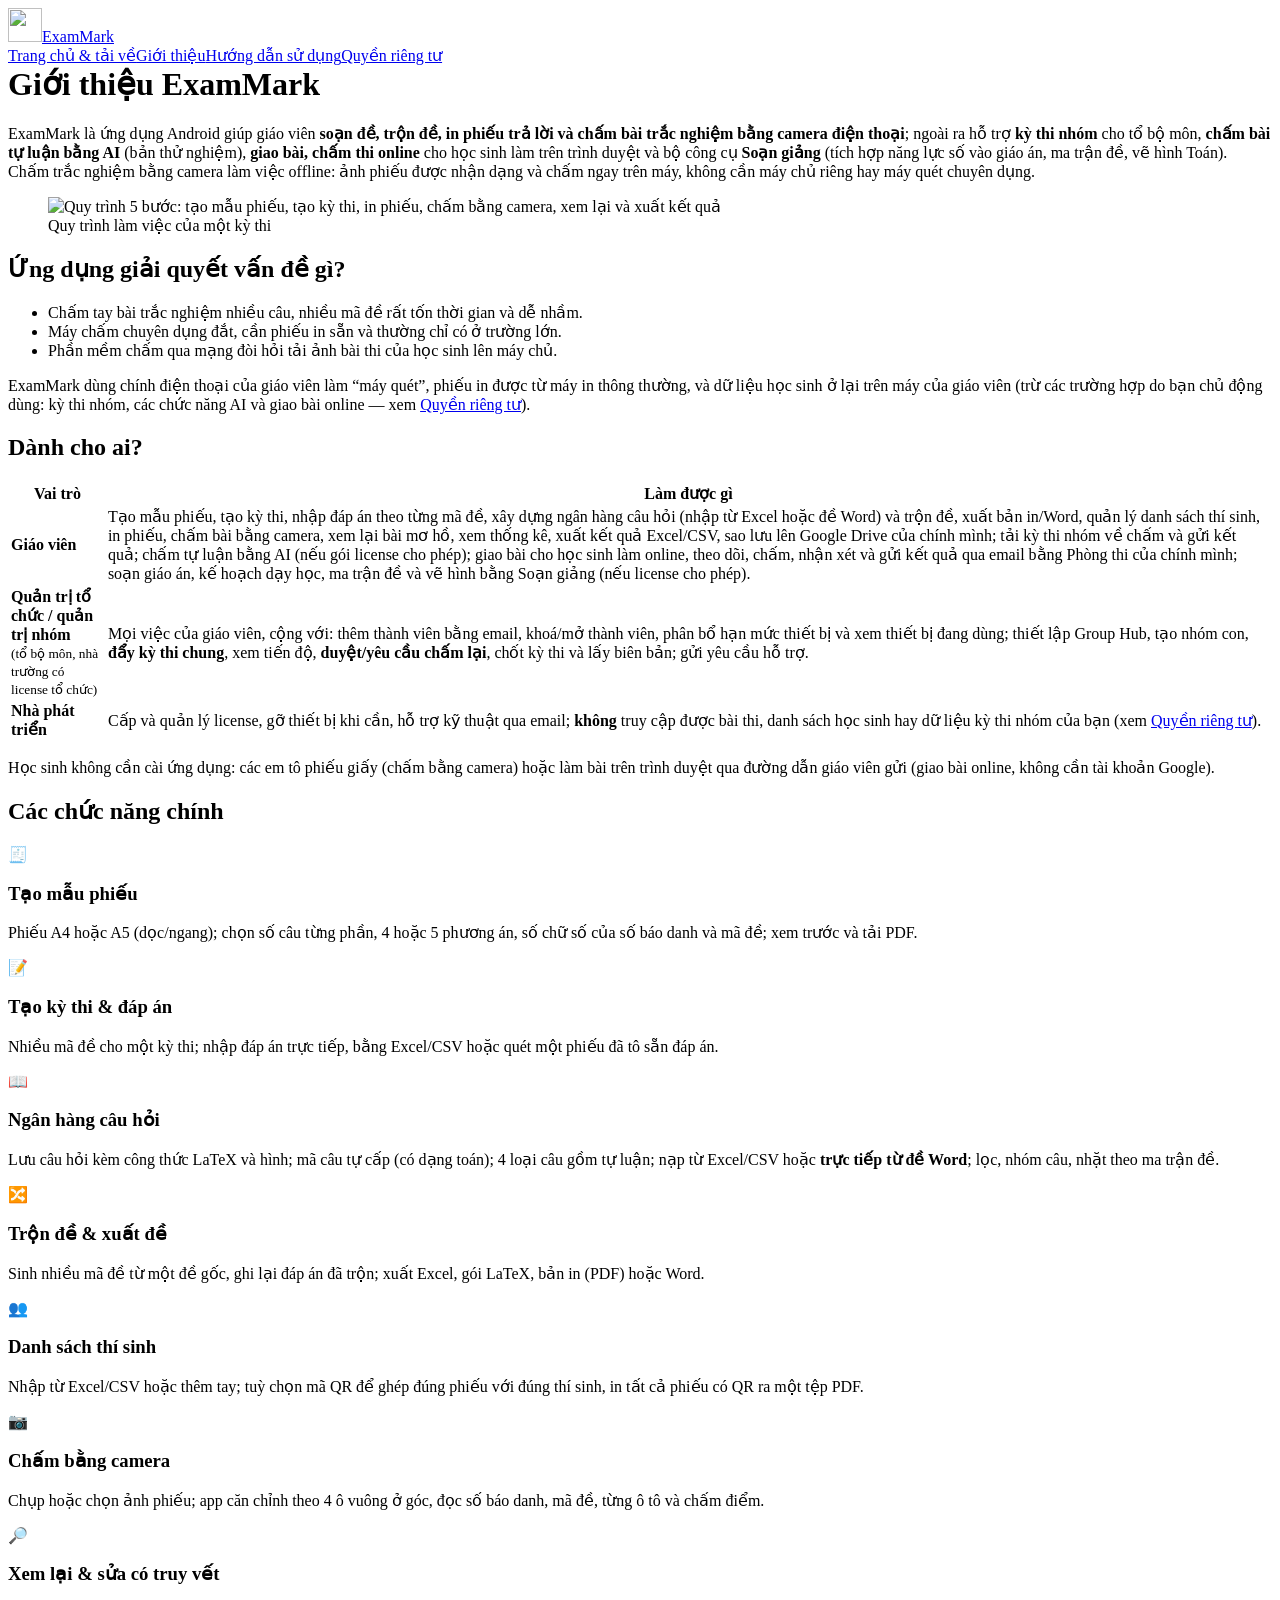
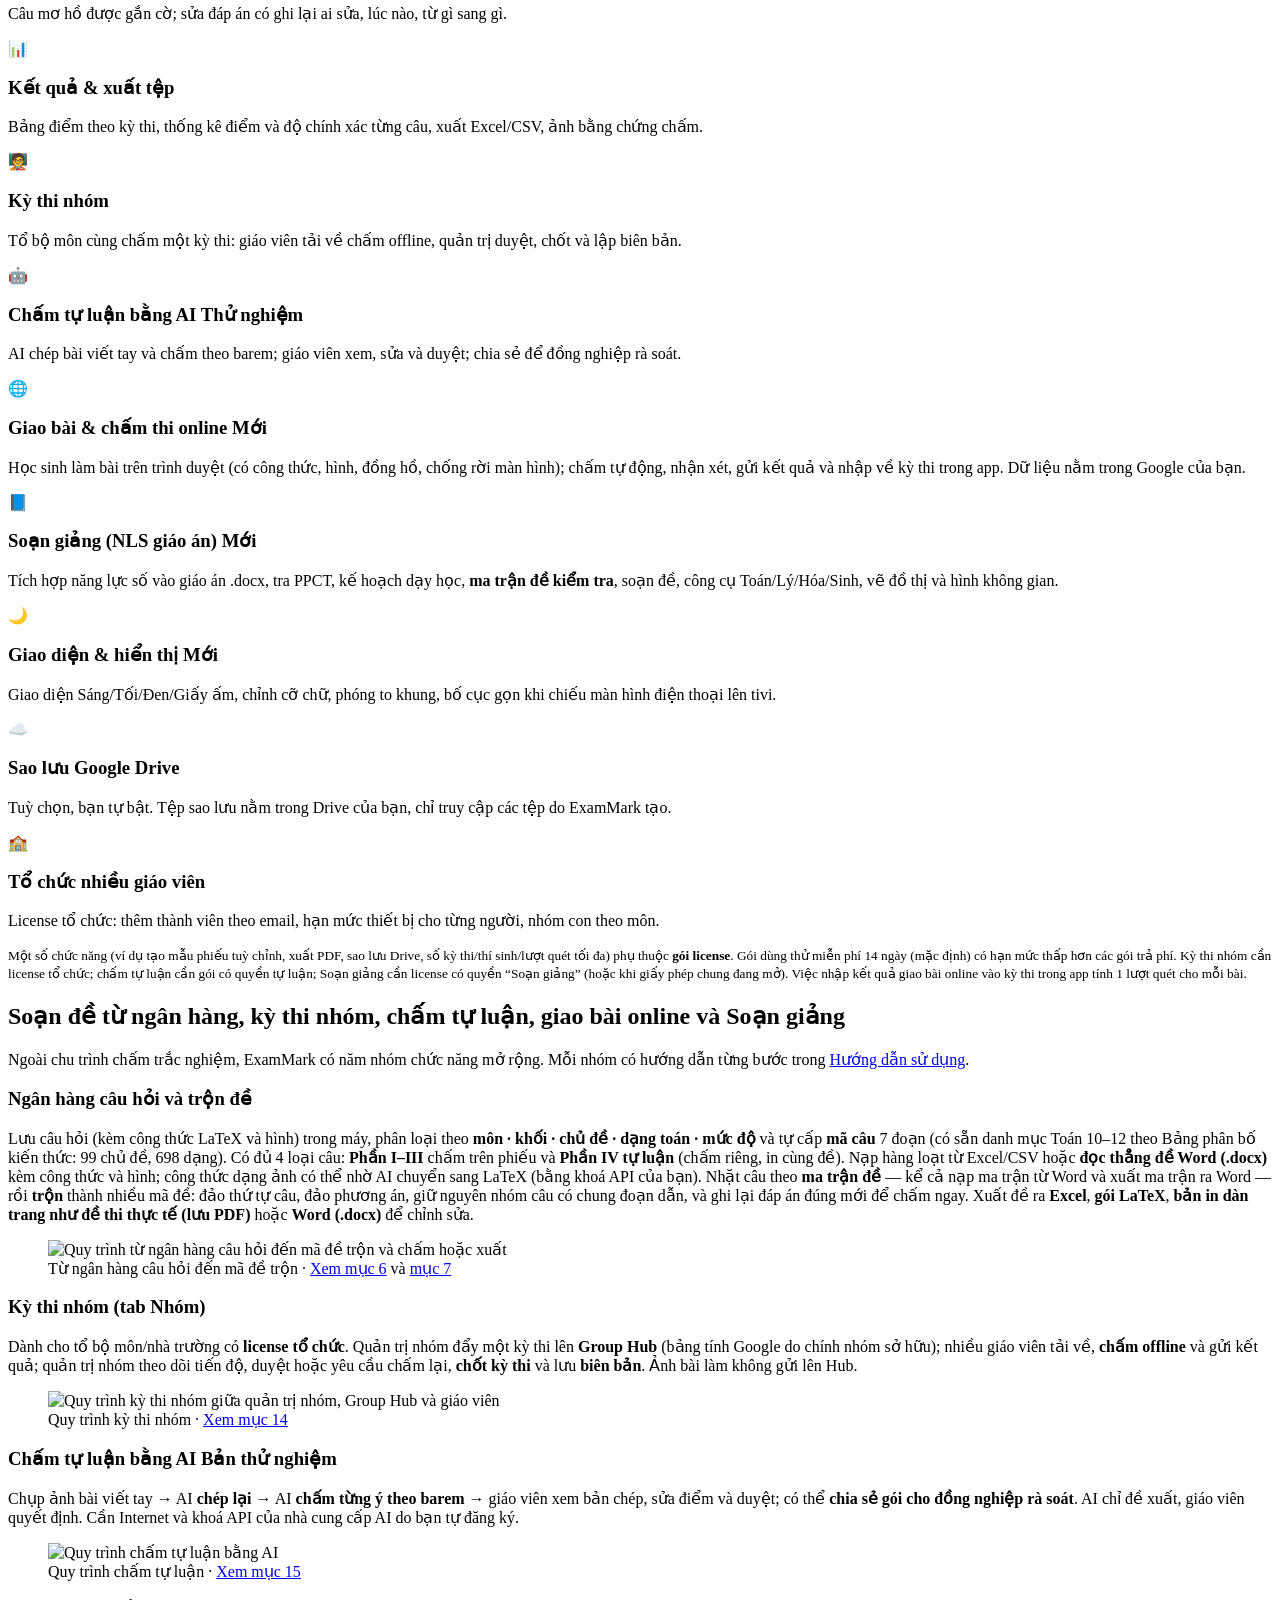
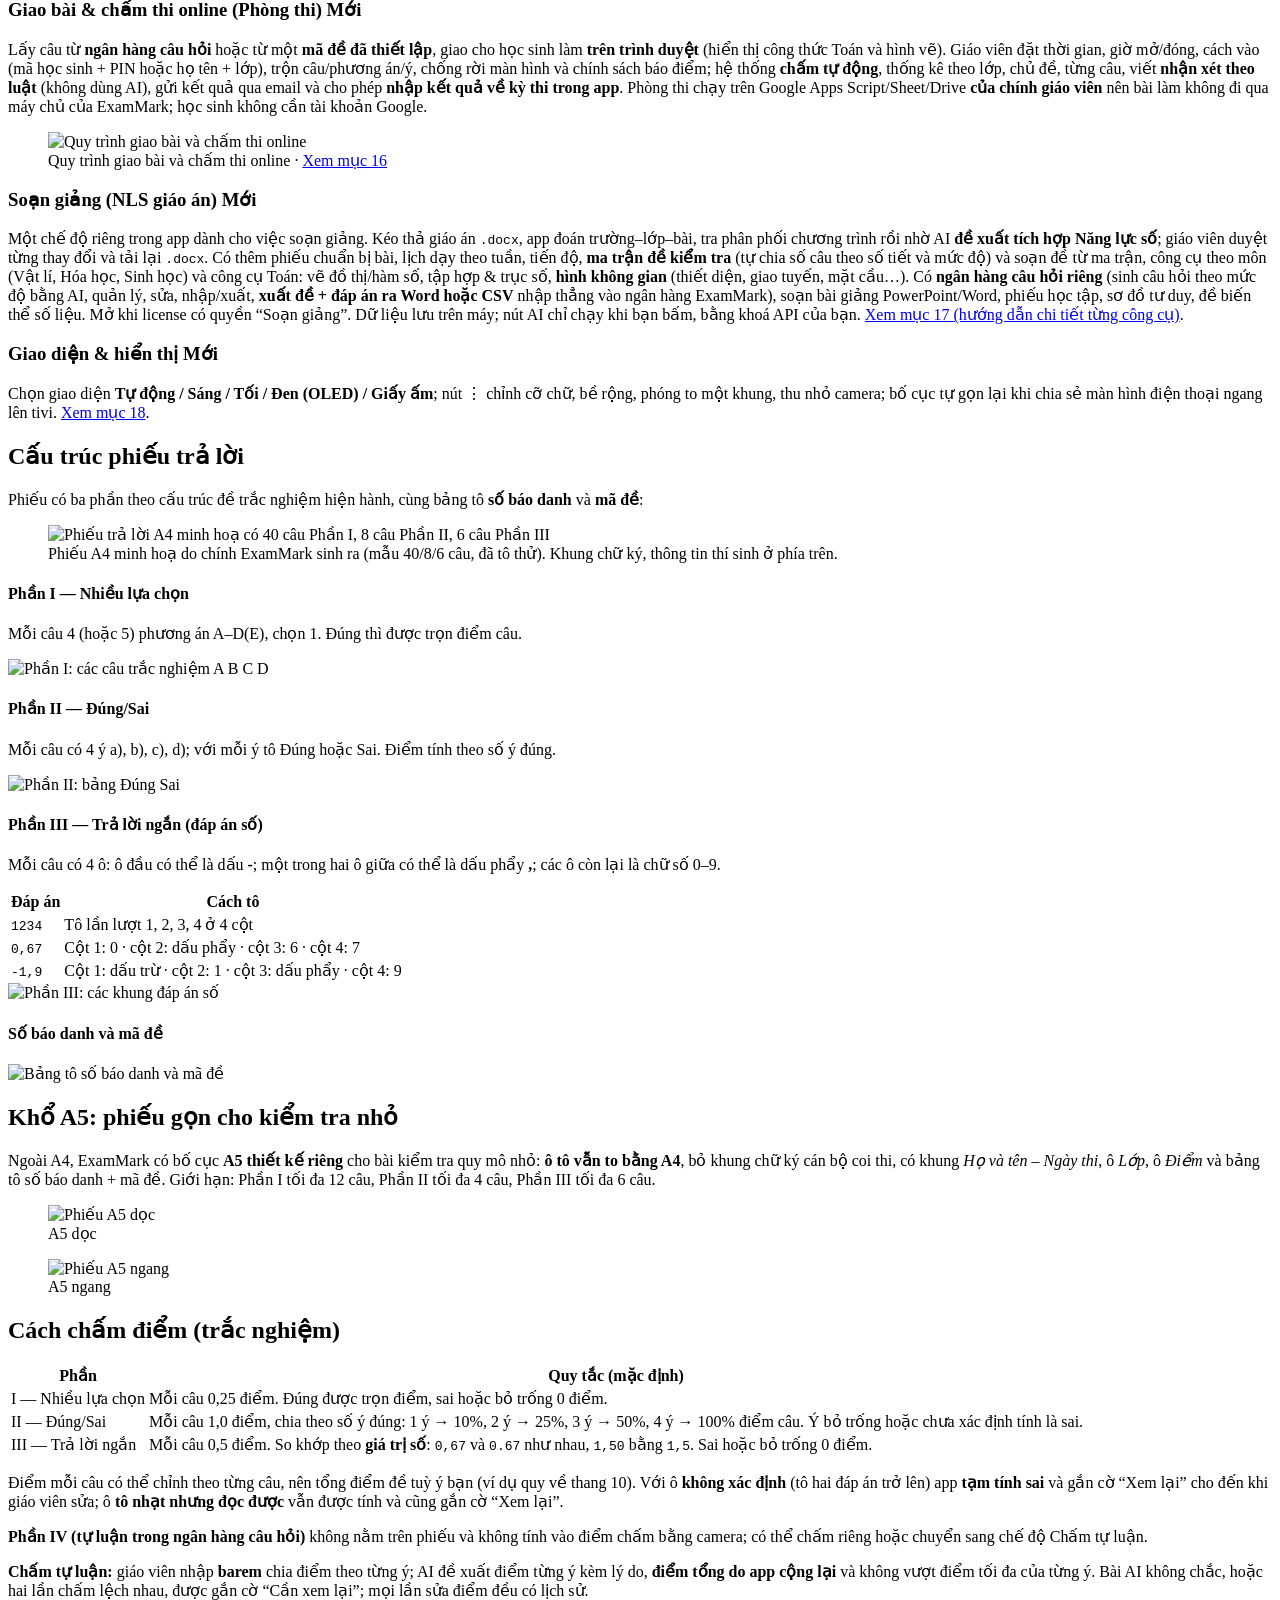
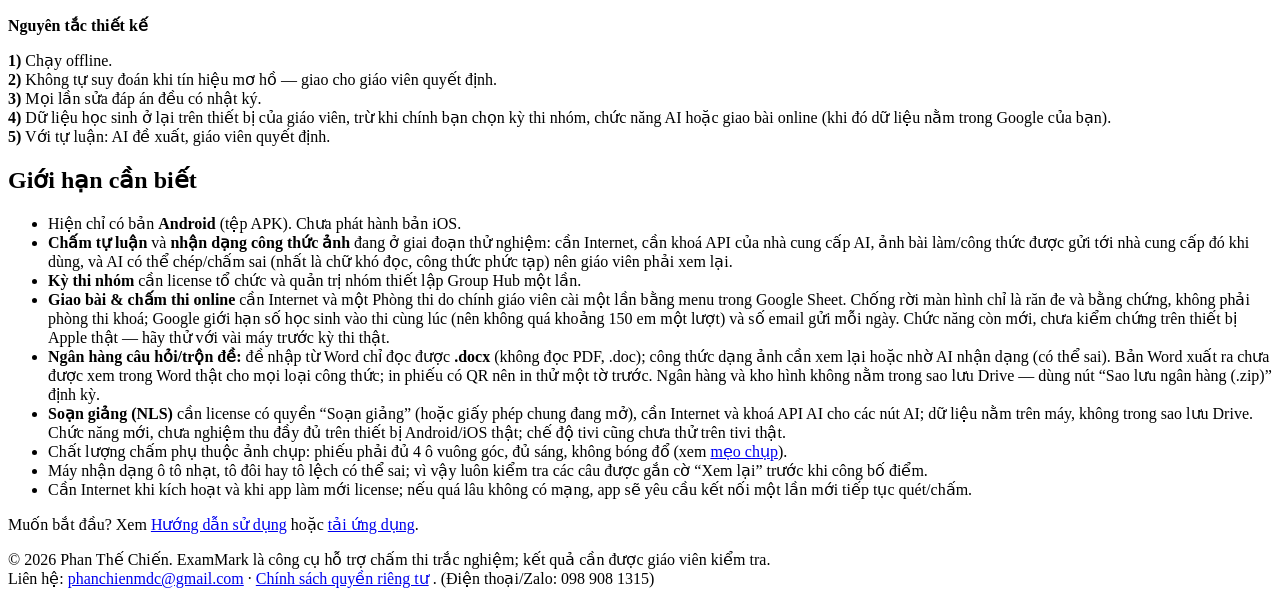
==== gioi-thieu.html @ 660d10f3 "Add files via upload" ====
<!doctype html>
<html lang="vi">
<head>
<meta charset="utf-8">
<meta name="viewport" content="width=device-width,initial-scale=1">
<title>Giới thiệu ExamMark — vai trò và chức năng</title>
<meta name="description" content="ExamMark là gì, dành cho ai, có những chức năng nào (chấm trắc nghiệm, ngân hàng câu hỏi, trộn đề, kỳ thi nhóm, chấm tự luận bằng AI, giao bài và chấm thi online), cấu trúc phiếu và cách chấm điểm.">
<meta name="theme-color" content="#2563eb">
<link rel="icon" type="image/png" href="assets/img/favicon-64.png">
<link rel="stylesheet" href="assets/style.css">
</head>
<body>
<header class="top"><div class="wrap">
<a class="brand" href="index.html"><img src="assets/img/logo-192.png" alt="" width="34" height="34">ExamMark</a>
<nav class="main" aria-label="Điều hướng chính"><a href="index.html">Trang chủ &amp; tải về</a><a href="gioi-thieu.html" aria-current="page">Giới thiệu</a><a href="huong-dan.html">Hướng dẫn sử dụng</a><a href="privacy.html">Quyền riêng tư</a></nav>
</div></header>

<main><div class="wrap">

<h1 style="margin-top:0">Giới thiệu ExamMark</h1>
<p class="lead">ExamMark là ứng dụng Android giúp giáo viên <b>soạn đề, trộn đề, in phiếu trả lời và chấm bài trắc nghiệm bằng camera điện thoại</b>; ngoài ra hỗ trợ <b>kỳ thi nhóm</b> cho tổ bộ môn, <b>chấm bài tự luận bằng AI</b> (bản thử nghiệm), <b>giao bài, chấm thi online</b> cho học sinh làm trên trình duyệt và bộ công cụ <b>Soạn giảng</b> (tích hợp năng lực số vào giáo án, ma trận đề, vẽ hình Toán). Chấm trắc nghiệm bằng camera làm việc offline: ảnh phiếu được nhận dạng và chấm ngay trên máy, không cần máy chủ riêng hay máy quét chuyên dụng.</p>

<figure class="fig"><img src="assets/img/flow.svg" alt="Quy trình 5 bước: tạo mẫu phiếu, tạo kỳ thi, in phiếu, chấm bằng camera, xem lại và xuất kết quả" width="1000" height="190"><figcaption>Quy trình làm việc của một kỳ thi</figcaption></figure>

<h2>Ứng dụng giải quyết vấn đề gì?</h2>
<ul>
<li>Chấm tay bài trắc nghiệm nhiều câu, nhiều mã đề rất tốn thời gian và dễ nhầm.</li>
<li>Máy chấm chuyên dụng đắt, cần phiếu in sẵn và thường chỉ có ở trường lớn.</li>
<li>Phần mềm chấm qua mạng đòi hỏi tải ảnh bài thi của học sinh lên máy chủ.</li>
</ul>
<p>ExamMark dùng chính điện thoại của giáo viên làm “máy quét”, phiếu in được từ máy in thông thường, và dữ liệu học sinh ở lại trên máy của giáo viên (trừ các trường hợp do bạn chủ động dùng: kỳ thi nhóm, các chức năng AI và giao bài online — xem <a href="privacy.html">Quyền riêng tư</a>).</p>

<h2>Dành cho ai?</h2>
<table class="tbl">
<tr><th>Vai trò</th><th>Làm được gì</th></tr>
<tr><td><b>Giáo viên</b></td><td>Tạo mẫu phiếu, tạo kỳ thi, nhập đáp án theo từng mã đề, xây dựng ngân hàng câu hỏi (nhập từ Excel hoặc đề Word) và trộn đề, xuất bản in/Word, quản lý danh sách thí sinh, in phiếu, chấm bài bằng camera, xem lại bài mơ hồ, xem thống kê, xuất kết quả Excel/CSV, sao lưu lên Google Drive của chính mình; tải kỳ thi nhóm về chấm và gửi kết quả; chấm tự luận bằng AI (nếu gói license cho phép); giao bài cho học sinh làm online, theo dõi, chấm, nhận xét và gửi kết quả qua email bằng Phòng thi của chính mình; soạn giáo án, kế hoạch dạy học, ma trận đề và vẽ hình bằng Soạn giảng (nếu license cho phép).</td></tr>
<tr><td><b>Quản trị tổ chức / quản trị nhóm</b><br><small>(tổ bộ môn, nhà trường có license tổ chức)</small></td><td>Mọi việc của giáo viên, cộng với: thêm thành viên bằng email, khoá/mở thành viên, phân bổ hạn mức thiết bị và xem thiết bị đang dùng; thiết lập Group Hub, tạo nhóm con, <b>đẩy kỳ thi chung</b>, xem tiến độ, <b>duyệt/yêu cầu chấm lại</b>, chốt kỳ thi và lấy biên bản; gửi yêu cầu hỗ trợ.</td></tr>
<tr><td><b>Nhà phát triển</b></td><td>Cấp và quản lý license, gỡ thiết bị khi cần, hỗ trợ kỹ thuật qua email; <b>không</b> truy cập được bài thi, danh sách học sinh hay dữ liệu kỳ thi nhóm của bạn (xem <a href="privacy.html">Quyền riêng tư</a>).</td></tr>
</table>
<p>Học sinh không cần cài ứng dụng: các em tô phiếu giấy (chấm bằng camera) hoặc làm bài trên trình duyệt qua đường dẫn giáo viên gửi (giao bài online, không cần tài khoản Google).</p>

<h2>Các chức năng chính</h2>
<div class="grid">
<div class="card"><div class="ic">🧾</div><h3>Tạo mẫu phiếu</h3><p>Phiếu A4 hoặc A5 (dọc/ngang); chọn số câu từng phần, 4 hoặc 5 phương án, số chữ số của số báo danh và mã đề; xem trước và tải PDF.</p></div>
<div class="card"><div class="ic">📝</div><h3>Tạo kỳ thi &amp; đáp án</h3><p>Nhiều mã đề cho một kỳ thi; nhập đáp án trực tiếp, bằng Excel/CSV hoặc quét một phiếu đã tô sẵn đáp án.</p></div>
<div class="card"><div class="ic">📖</div><h3>Ngân hàng câu hỏi</h3><p>Lưu câu hỏi kèm công thức LaTeX và hình; mã câu tự cấp (có dạng toán); 4 loại câu gồm tự luận; nạp từ Excel/CSV hoặc <b>trực tiếp từ đề Word</b>; lọc, nhóm câu, nhặt theo ma trận đề.</p></div>
<div class="card"><div class="ic">🔀</div><h3>Trộn đề &amp; xuất đề</h3><p>Sinh nhiều mã đề từ một đề gốc, ghi lại đáp án đã trộn; xuất Excel, gói LaTeX, bản in (PDF) hoặc Word.</p></div>
<div class="card"><div class="ic">👥</div><h3>Danh sách thí sinh</h3><p>Nhập từ Excel/CSV hoặc thêm tay; tuỳ chọn mã QR để ghép đúng phiếu với đúng thí sinh, in tất cả phiếu có QR ra một tệp PDF.</p></div>
<div class="card"><div class="ic">📷</div><h3>Chấm bằng camera</h3><p>Chụp hoặc chọn ảnh phiếu; app căn chỉnh theo 4 ô vuông ở góc, đọc số báo danh, mã đề, từng ô tô và chấm điểm.</p></div>
<div class="card"><div class="ic">🔎</div><h3>Xem lại &amp; sửa có truy vết</h3><p>Câu mơ hồ được gắn cờ; sửa đáp án có ghi lại ai sửa, lúc nào, từ gì sang gì.</p></div>
<div class="card"><div class="ic">📊</div><h3>Kết quả &amp; xuất tệp</h3><p>Bảng điểm theo kỳ thi, thống kê điểm và độ chính xác từng câu, xuất Excel/CSV, ảnh bằng chứng chấm.</p></div>
<div class="card"><div class="ic">🧑‍🏫</div><h3>Kỳ thi nhóm</h3><p>Tổ bộ môn cùng chấm một kỳ thi: giáo viên tải về chấm offline, quản trị duyệt, chốt và lập biên bản.</p></div>
<div class="card"><div class="ic">🤖</div><h3>Chấm tự luận bằng AI <span class="pill">Thử nghiệm</span></h3><p>AI chép bài viết tay và chấm theo barem; giáo viên xem, sửa và duyệt; chia sẻ để đồng nghiệp rà soát.</p></div>
<div class="card"><div class="ic">🌐</div><h3>Giao bài &amp; chấm thi online <span class="pill">Mới</span></h3><p>Học sinh làm bài trên trình duyệt (có công thức, hình, đồng hồ, chống rời màn hình); chấm tự động, nhận xét, gửi kết quả và nhập về kỳ thi trong app. Dữ liệu nằm trong Google của bạn.</p></div>
<div class="card"><div class="ic">📘</div><h3>Soạn giảng (NLS giáo án) <span class="pill">Mới</span></h3><p>Tích hợp năng lực số vào giáo án .docx, tra PPCT, kế hoạch dạy học, <b>ma trận đề kiểm tra</b>, soạn đề, công cụ Toán/Lý/Hóa/Sinh, vẽ đồ thị và hình không gian.</p></div>
<div class="card"><div class="ic">🌙</div><h3>Giao diện &amp; hiển thị <span class="pill">Mới</span></h3><p>Giao diện Sáng/Tối/Đen/Giấy ấm, chỉnh cỡ chữ, phóng to khung, bố cục gọn khi chiếu màn hình điện thoại lên tivi.</p></div>
<div class="card"><div class="ic">☁️</div><h3>Sao lưu Google Drive</h3><p>Tuỳ chọn, bạn tự bật. Tệp sao lưu nằm trong Drive của bạn, chỉ truy cập các tệp do ExamMark tạo.</p></div>
<div class="card"><div class="ic">🏫</div><h3>Tổ chức nhiều giáo viên</h3><p>License tổ chức: thêm thành viên theo email, hạn mức thiết bị cho từng người, nhóm con theo môn.</p></div>
</div>
<p><small>Một số chức năng (ví dụ tạo mẫu phiếu tuỳ chỉnh, xuất PDF, sao lưu Drive, số kỳ thi/thí sinh/lượt quét tối đa) phụ thuộc <b>gói license</b>. Gói dùng thử miễn phí 14 ngày (mặc định) có hạn mức thấp hơn các gói trả phí. Kỳ thi nhóm cần license tổ chức; chấm tự luận cần gói có quyền tự luận; Soạn giảng cần license có quyền “Soạn giảng” (hoặc khi giấy phép chung đang mở). Việc nhập kết quả giao bài online vào kỳ thi trong app tính 1 lượt quét cho mỗi bài.</small></p>

<h2>Soạn đề từ ngân hàng, kỳ thi nhóm, chấm tự luận, giao bài online và Soạn giảng</h2>
<p>Ngoài chu trình chấm trắc nghiệm, ExamMark có năm nhóm chức năng mở rộng. Mỗi nhóm có hướng dẫn từng bước trong <a href="huong-dan.html">Hướng dẫn sử dụng</a>.</p>

<h3>Ngân hàng câu hỏi và trộn đề</h3>
<p>Lưu câu hỏi (kèm công thức LaTeX và hình) trong máy, phân loại theo <b>môn · khối · chủ đề · dạng toán · mức độ</b> và tự cấp <b>mã câu</b> 7 đoạn (có sẵn danh mục Toán 10–12 theo Bảng phân bố kiến thức: 99 chủ đề, 698 dạng). Có đủ 4 loại câu: <b>Phần I–III</b> chấm trên phiếu và <b>Phần IV tự luận</b> (chấm riêng, in cùng đề). Nạp hàng loạt từ Excel/CSV hoặc <b>đọc thẳng đề Word (.docx)</b> kèm công thức và hình; công thức dạng ảnh có thể nhờ AI chuyển sang LaTeX (bằng khoá API của bạn). Nhặt câu theo <b>ma trận đề</b> — kể cả nạp ma trận từ Word và xuất ma trận ra Word — rồi <b>trộn</b> thành nhiều mã đề: đảo thứ tự câu, đảo phương án, giữ nguyên nhóm câu có chung đoạn dẫn, và ghi lại đáp án đúng mới để chấm ngay. Xuất đề ra <b>Excel</b>, <b>gói LaTeX</b>, <b>bản in dàn trang như đề thi thực tế (lưu PDF)</b> hoặc <b>Word (.docx)</b> để chỉnh sửa.</p>
<figure class="fig"><img src="assets/img/flow-soan-de.svg" alt="Quy trình từ ngân hàng câu hỏi đến mã đề trộn và chấm hoặc xuất" width="1000" height="200" loading="lazy"><figcaption>Từ ngân hàng câu hỏi đến mã đề trộn · <a href="huong-dan.html#ngan-hang">Xem mục 6</a> và <a href="huong-dan.html#tron-de">mục 7</a></figcaption></figure>

<h3>Kỳ thi nhóm (tab Nhóm)</h3>
<p>Dành cho tổ bộ môn/nhà trường có <b>license tổ chức</b>. Quản trị nhóm đẩy một kỳ thi lên <b>Group Hub</b> (bảng tính Google do chính nhóm sở hữu); nhiều giáo viên tải về, <b>chấm offline</b> và gửi kết quả; quản trị nhóm theo dõi tiến độ, duyệt hoặc yêu cầu chấm lại, <b>chốt kỳ thi</b> và lưu <b>biên bản</b>. Ảnh bài làm không gửi lên Hub.</p>
<figure class="fig"><img src="assets/img/ky-thi-nhom.svg" alt="Quy trình kỳ thi nhóm giữa quản trị nhóm, Group Hub và giáo viên" width="1000" height="450" loading="lazy"><figcaption>Quy trình kỳ thi nhóm · <a href="huong-dan.html#ky-thi-nhom">Xem mục 14</a></figcaption></figure>

<h3>Chấm tự luận bằng AI <span class="pill">Bản thử nghiệm</span></h3>
<p>Chụp ảnh bài viết tay → AI <b>chép lại</b> → AI <b>chấm từng ý theo barem</b> → giáo viên xem bản chép, sửa điểm và duyệt; có thể <b>chia sẻ gói cho đồng nghiệp rà soát</b>. AI chỉ đề xuất, giáo viên quyết định. Cần Internet và khoá API của nhà cung cấp AI do bạn tự đăng ký.</p>
<figure class="fig"><img src="assets/img/tu-luan-flow.svg" alt="Quy trình chấm tự luận bằng AI" width="1000" height="210" loading="lazy"><figcaption>Quy trình chấm tự luận · <a href="huong-dan.html#tu-luan">Xem mục 15</a></figcaption></figure>

<h3>Giao bài &amp; chấm thi online (Phòng thi) <span class="pill">Mới</span></h3>
<p>Lấy câu từ <b>ngân hàng câu hỏi</b> hoặc từ một <b>mã đề đã thiết lập</b>, giao cho học sinh làm <b>trên trình duyệt</b> (hiển thị công thức Toán và hình vẽ). Giáo viên đặt thời gian, giờ mở/đóng, cách vào (mã học sinh + PIN hoặc họ tên + lớp), trộn câu/phương án/ý, chống rời màn hình và chính sách báo điểm; hệ thống <b>chấm tự động</b>, thống kê theo lớp, chủ đề, từng câu, viết <b>nhận xét theo luật</b> (không dùng AI), gửi kết quả qua email và cho phép <b>nhập kết quả về kỳ thi trong app</b>. Phòng thi chạy trên Google Apps Script/Sheet/Drive <b>của chính giáo viên</b> nên bài làm không đi qua máy chủ của ExamMark; học sinh không cần tài khoản Google.</p>
<figure class="fig"><img src="assets/img/giao-bai-online-flow.svg" alt="Quy trình giao bài và chấm thi online" width="1000" height="210" loading="lazy"><figcaption>Quy trình giao bài và chấm thi online · <a href="huong-dan.html#giao-bai-online">Xem mục 16</a></figcaption></figure>

<h3>Soạn giảng (NLS giáo án) <span class="pill">Mới</span></h3>
<p>Một chế độ riêng trong app dành cho việc soạn giảng. Kéo thả giáo án <code>.docx</code>, app đoán trường–lớp–bài, tra phân phối chương trình rồi nhờ AI <b>đề xuất tích hợp Năng lực số</b>; giáo viên duyệt từng thay đổi và tải lại <code>.docx</code>. Có thêm phiếu chuẩn bị bài, lịch dạy theo tuần, tiến độ, <b>ma trận đề kiểm tra</b> (tự chia số câu theo số tiết và mức độ) và soạn đề từ ma trận, công cụ theo môn (Vật lí, Hóa học, Sinh học) và công cụ Toán: vẽ đồ thị/hàm số, tập hợp &amp; trục số, <b>hình không gian</b> (thiết diện, giao tuyến, mặt cầu…). Có <b>ngân hàng câu hỏi riêng</b> (sinh câu hỏi theo mức độ bằng AI, quản lý, sửa, nhập/xuất, <b>xuất đề + đáp án ra Word hoặc CSV</b> nhập thẳng vào ngân hàng ExamMark), soạn bài giảng PowerPoint/Word, phiếu học tập, sơ đồ tư duy, đề biến thể số liệu. Mở khi license có quyền “Soạn giảng”. Dữ liệu lưu trên máy; nút AI chỉ chạy khi bạn bấm, bằng khoá API của bạn. <a href="huong-dan.html#nls">Xem mục 17 (hướng dẫn chi tiết từng công cụ)</a>.</p>
<h3>Giao diện &amp; hiển thị <span class="pill">Mới</span></h3>
<p>Chọn giao diện <b>Tự động / Sáng / Tối / Đen (OLED) / Giấy ấm</b>; nút ⋮ chỉnh cỡ chữ, bề rộng, phóng to một khung, thu nhỏ camera; bố cục tự gọn lại khi chia sẻ màn hình điện thoại ngang lên tivi. <a href="huong-dan.html#hien-thi">Xem mục 18</a>.</p>

<h2>Cấu trúc phiếu trả lời</h2>
<p>Phiếu có ba phần theo cấu trúc đề trắc nghiệm hiện hành, cùng bảng tô <b>số báo danh</b> và <b>mã đề</b>:</p>
<figure class="fig"><img class="sheet" src="assets/img/sheet-a4.png" alt="Phiếu trả lời A4 minh hoạ có 40 câu Phần I, 8 câu Phần II, 6 câu Phần III" width="900" height="1272"><figcaption>Phiếu A4 minh hoạ do chính ExamMark sinh ra (mẫu 40/8/6 câu, đã tô thử). Khung chữ ký, thông tin thí sinh ở phía trên.</figcaption></figure>
<div class="two">
<div><h4>Phần I — Nhiều lựa chọn</h4><p>Mỗi câu 4 (hoặc 5) phương án A–D(E), chọn 1. Đúng thì được trọn điểm câu.</p>
<img class="sheet" src="assets/img/detail-part1.png" alt="Phần I: các câu trắc nghiệm A B C D" width="980" height="420"></div>
<div><h4>Phần II — Đúng/Sai</h4><p>Mỗi câu có 4 ý a), b), c), d); với mỗi ý tô Đúng hoặc Sai. Điểm tính theo số ý đúng.</p>
<img class="sheet" src="assets/img/detail-part2.png" alt="Phần II: bảng Đúng Sai" width="980" height="167"></div>
</div>
<h4>Phần III — Trả lời ngắn (đáp án số)</h4>
<p>Mỗi câu có 4 ô: ô đầu có thể là dấu <b>-</b>; một trong hai ô giữa có thể là dấu phẩy <b>,</b>; các ô còn lại là chữ số 0–9.</p>
<table class="tbl"><tr><th>Đáp án</th><th>Cách tô</th></tr>
<tr><td><code>1234</code></td><td>Tô lần lượt 1, 2, 3, 4 ở 4 cột</td></tr>
<tr><td><code>0,67</code></td><td>Cột 1: 0 · cột 2: dấu phẩy · cột 3: 6 · cột 4: 7</td></tr>
<tr><td><code>-1,9</code></td><td>Cột 1: dấu trừ · cột 2: 1 · cột 3: dấu phẩy · cột 4: 9</td></tr></table>
<img class="sheet" src="assets/img/detail-part3.png" alt="Phần III: các khung đáp án số" width="980" height="510">
<h4>Số báo danh và mã đề</h4>
<img class="sheet" src="assets/img/detail-sbd-made.png" alt="Bảng tô số báo danh và mã đề" width="560" height="565" style="max-width:min(420px,100%)">

<h2>Khổ A5: phiếu gọn cho kiểm tra nhỏ</h2>
<p>Ngoài A4, ExamMark có bố cục <b>A5 thiết kế riêng</b> cho bài kiểm tra quy mô nhỏ: <b>ô tô vẫn to bằng A4</b>, bỏ khung chữ ký cán bộ coi thi, có khung <i>Họ và tên – Ngày thi</i>, ô <i>Lớp</i>, ô <i>Điểm</i> và bảng tô số báo danh + mã đề. Giới hạn: Phần I tối đa 12 câu, Phần II tối đa 4 câu, Phần III tối đa 6 câu.</p>
<div class="two">
<figure class="fig"><img class="sheet" src="assets/img/sheet-a5-doc.png" alt="Phiếu A5 dọc" width="760" height="1078"><figcaption>A5 dọc</figcaption></figure>
<figure class="fig"><img class="sheet" src="assets/img/sheet-a5-ngang.png" alt="Phiếu A5 ngang" width="1100" height="775"><figcaption>A5 ngang</figcaption></figure>
</div>

<h2>Cách chấm điểm (trắc nghiệm)</h2>
<table class="tbl">
<tr><th>Phần</th><th>Quy tắc (mặc định)</th></tr>
<tr><td>I — Nhiều lựa chọn</td><td>Mỗi câu 0,25 điểm. Đúng được trọn điểm, sai hoặc bỏ trống 0 điểm.</td></tr>
<tr><td>II — Đúng/Sai</td><td>Mỗi câu 1,0 điểm, chia theo số ý đúng: 1 ý → 10%, 2 ý → 25%, 3 ý → 50%, 4 ý → 100% điểm câu. Ý bỏ trống hoặc chưa xác định tính là sai.</td></tr>
<tr><td>III — Trả lời ngắn</td><td>Mỗi câu 0,5 điểm. So khớp theo <b>giá trị số</b>: <code>0,67</code> và <code>0.67</code> như nhau, <code>1,50</code> bằng <code>1,5</code>. Sai hoặc bỏ trống 0 điểm.</td></tr>
</table>
<p>Điểm mỗi câu có thể chỉnh theo từng câu, nên tổng điểm đề tuỳ ý bạn (ví dụ quy về thang 10). Với ô <b>không xác định</b> (tô hai đáp án trở lên) app <b>tạm tính sai</b> và gắn cờ “Xem lại” cho đến khi giáo viên sửa; ô <b>tô nhạt nhưng đọc được</b> vẫn được tính và cũng gắn cờ “Xem lại”.</p>
<p><b>Phần IV (tự luận trong ngân hàng câu hỏi)</b> không nằm trên phiếu và không tính vào điểm chấm bằng camera; có thể chấm riêng hoặc chuyển sang chế độ Chấm tự luận.</p>
<p><b>Chấm tự luận:</b> giáo viên nhập <b>barem</b> chia điểm theo từng ý; AI đề xuất điểm từng ý kèm lý do, <b>điểm tổng do app cộng lại</b> và không vượt điểm tối đa của từng ý. Bài AI không chắc, hoặc hai lần chấm lệch nhau, được gắn cờ “Cần xem lại”; mọi lần sửa điểm đều có lịch sử.</p>
<div class="callout"><b class="t">Nguyên tắc thiết kế</b><p><b>1)</b> Chạy offline. <br><b>2)</b> Không tự suy đoán khi tín hiệu mơ hồ — giao cho giáo viên quyết định. <br><b>3)</b> Mọi lần sửa đáp án đều có nhật ký. <br><b>4)</b> Dữ liệu học sinh ở lại trên thiết bị của giáo viên, trừ khi chính bạn chọn kỳ thi nhóm, chức năng AI hoặc giao bài online (khi đó dữ liệu nằm trong Google của bạn). <br><b>5)</b> Với tự luận: AI đề xuất, giáo viên quyết định.</p></div>

<h2>Giới hạn cần biết</h2>
<ul>
<li>Hiện chỉ có bản <b>Android</b> (tệp APK). Chưa phát hành bản iOS.</li>
<li><b>Chấm tự luận</b> và <b>nhận dạng công thức ảnh</b> đang ở giai đoạn thử nghiệm: cần Internet, cần khoá API của nhà cung cấp AI, ảnh bài làm/công thức được gửi tới nhà cung cấp đó khi dùng, và AI có thể chép/chấm sai (nhất là chữ khó đọc, công thức phức tạp) nên giáo viên phải xem lại.</li>
<li><b>Kỳ thi nhóm</b> cần license tổ chức và quản trị nhóm thiết lập Group Hub một lần.</li>
<li><b>Giao bài &amp; chấm thi online</b> cần Internet và một Phòng thi do chính giáo viên cài một lần bằng menu trong Google Sheet. Chống rời màn hình chỉ là răn đe và bằng chứng, không phải phòng thi khoá; Google giới hạn số học sinh vào thi cùng lúc (nên không quá khoảng 150 em một lượt) và số email gửi mỗi ngày. Chức năng còn mới, chưa kiểm chứng trên thiết bị Apple thật — hãy thử với vài máy trước kỳ thi thật.</li>
<li><b>Ngân hàng câu hỏi/trộn đề:</b> đề nhập từ Word chỉ đọc được <b>.docx</b> (không đọc PDF, .doc); công thức dạng ảnh cần xem lại hoặc nhờ AI nhận dạng (có thể sai). Bản Word xuất ra chưa được xem trong Word thật cho mọi loại công thức; in phiếu có QR nên in thử một tờ trước. Ngân hàng và kho hình không nằm trong sao lưu Drive — dùng nút “Sao lưu ngân hàng (.zip)” định kỳ.</li>
<li><b>Soạn giảng (NLS)</b> cần license có quyền “Soạn giảng” (hoặc giấy phép chung đang mở), cần Internet và khoá API AI cho các nút AI; dữ liệu nằm trên máy, không trong sao lưu Drive. Chức năng mới, chưa nghiệm thu đầy đủ trên thiết bị Android/iOS thật; chế độ tivi cũng chưa thử trên tivi thật.</li>
<li>Chất lượng chấm phụ thuộc ảnh chụp: phiếu phải đủ 4 ô vuông góc, đủ sáng, không bóng đổ (xem <a href="huong-dan.html#meo-chup">mẹo chụp</a>).</li>
<li>Máy nhận dạng ô tô nhạt, tô đôi hay tô lệch có thể sai; vì vậy luôn kiểm tra các câu được gắn cờ “Xem lại” trước khi công bố điểm.</li>
<li>Cần Internet khi kích hoạt và khi app làm mới license; nếu quá lâu không có mạng, app sẽ yêu cầu kết nối một lần mới tiếp tục quét/chấm.</li>
</ul>
<p>Muốn bắt đầu? Xem <a href="huong-dan.html">Hướng dẫn sử dụng</a> hoặc <a href="index.html">tải ứng dụng</a>.</p>

</div></main>
<footer class="bot"><div class="wrap">
<div>© 2026 Phan Thế Chiến. ExamMark là công cụ hỗ trợ chấm thi trắc nghiệm; kết quả cần được giáo viên kiểm tra.</div>
<div>Liên hệ: <a href="mailto:phanchienmdc@gmail.com">phanchienmdc@gmail.com</a> · <a href="privacy.html">Chính sách quyền riêng tư</a> . (Điện thoại/Zalo: 098 908 1315)</div>
</div></footer>
</body>
</html>
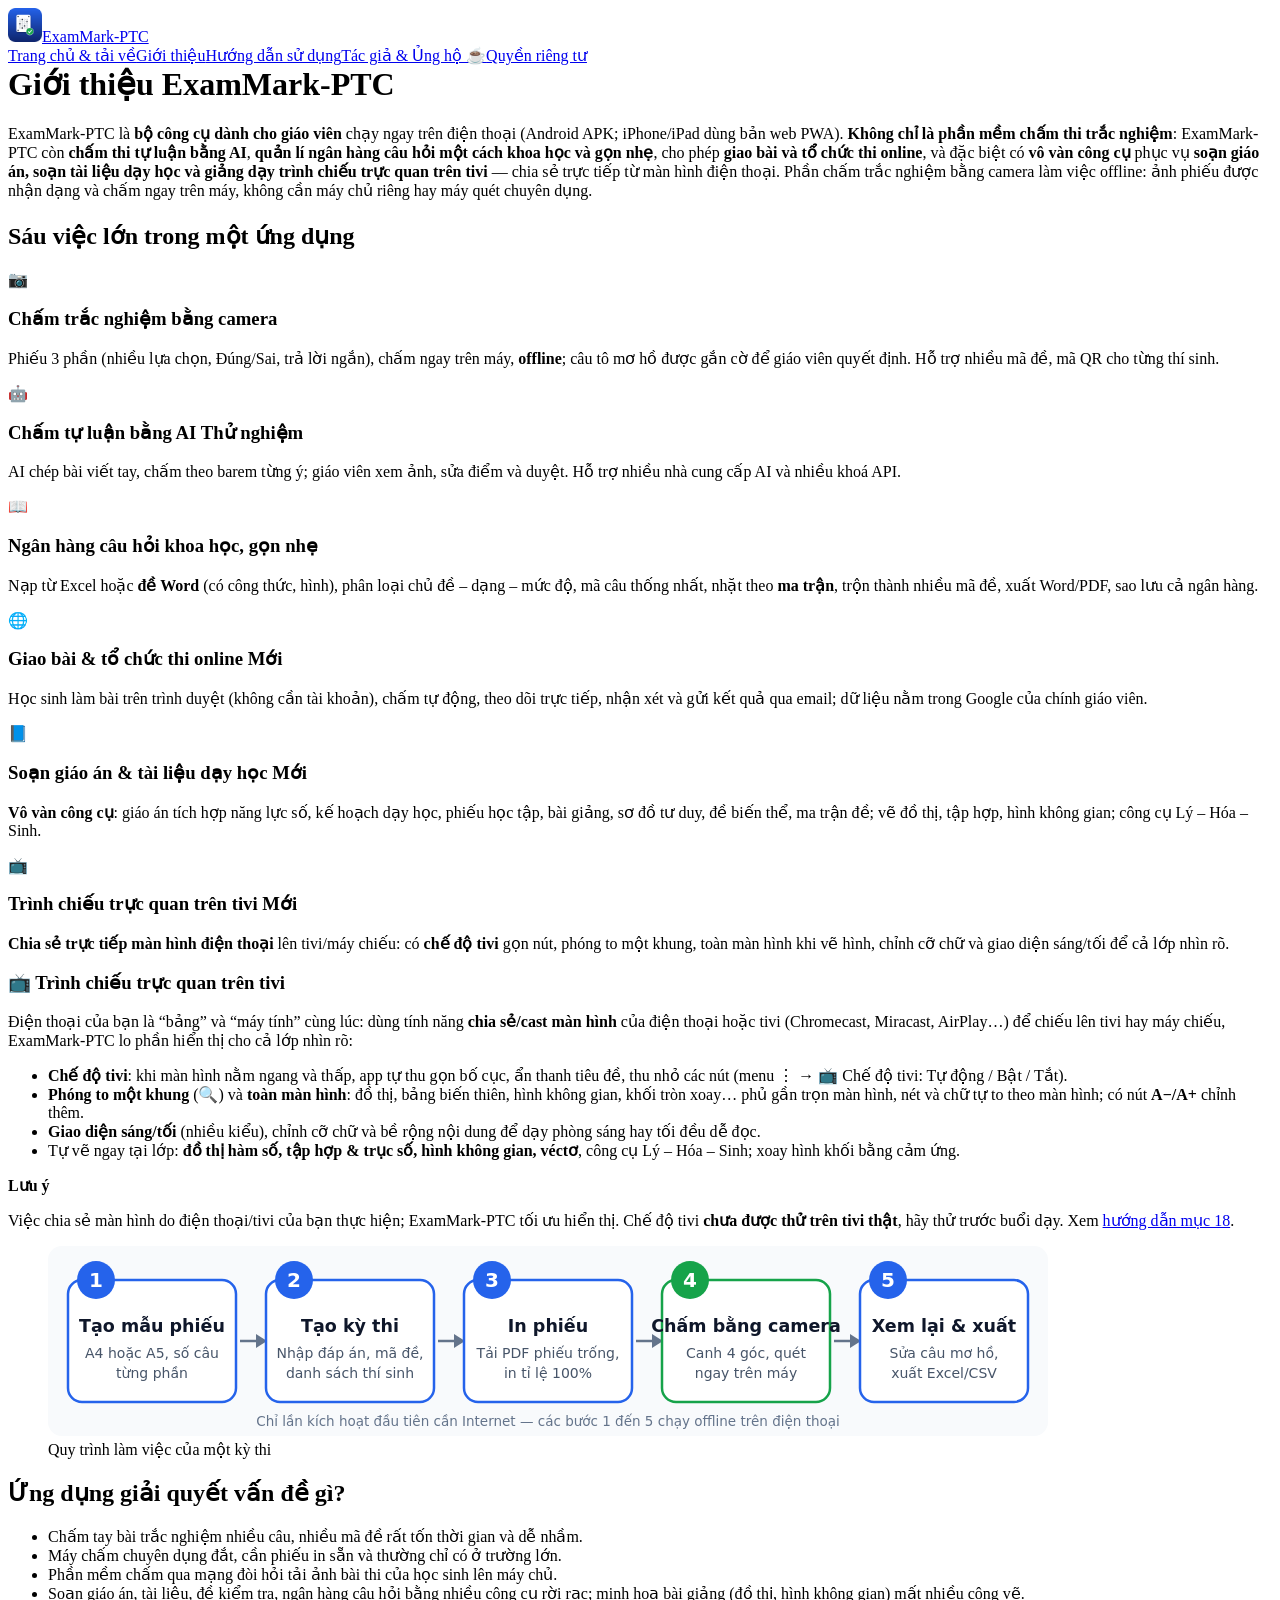
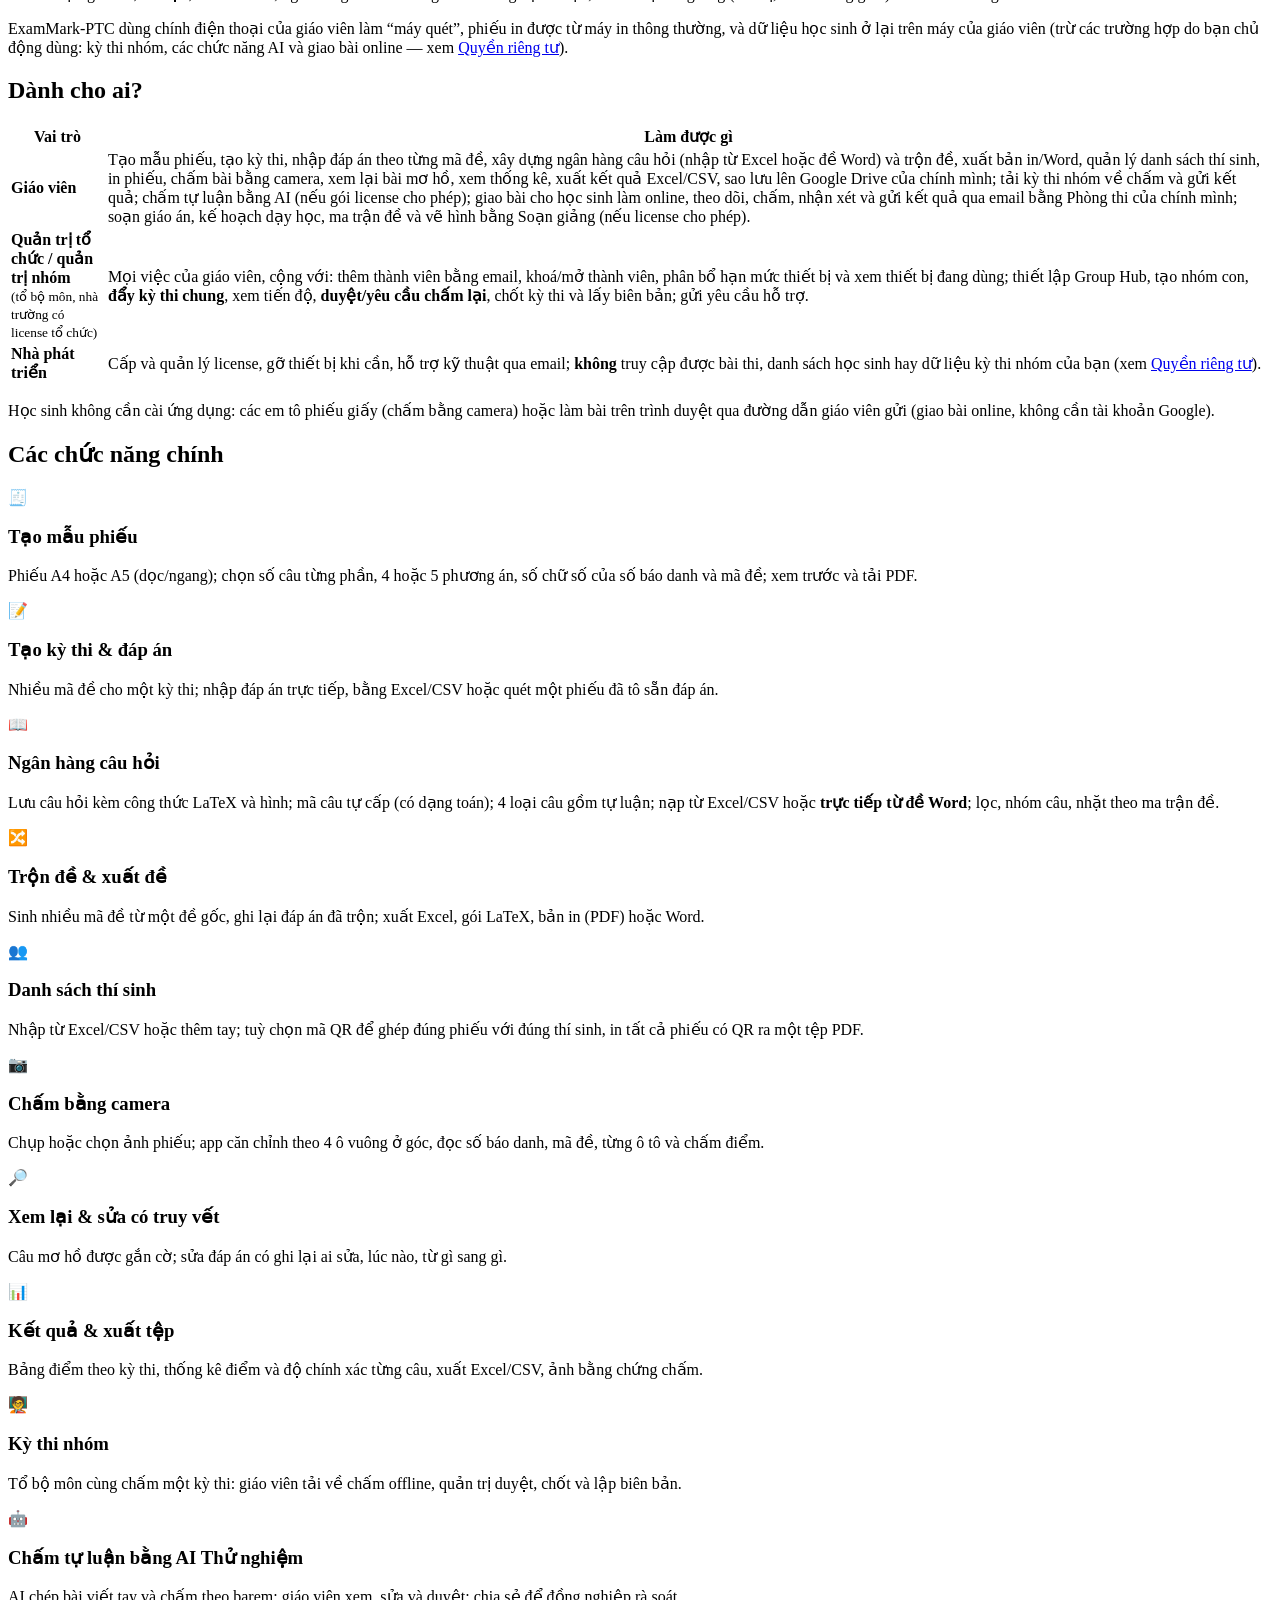
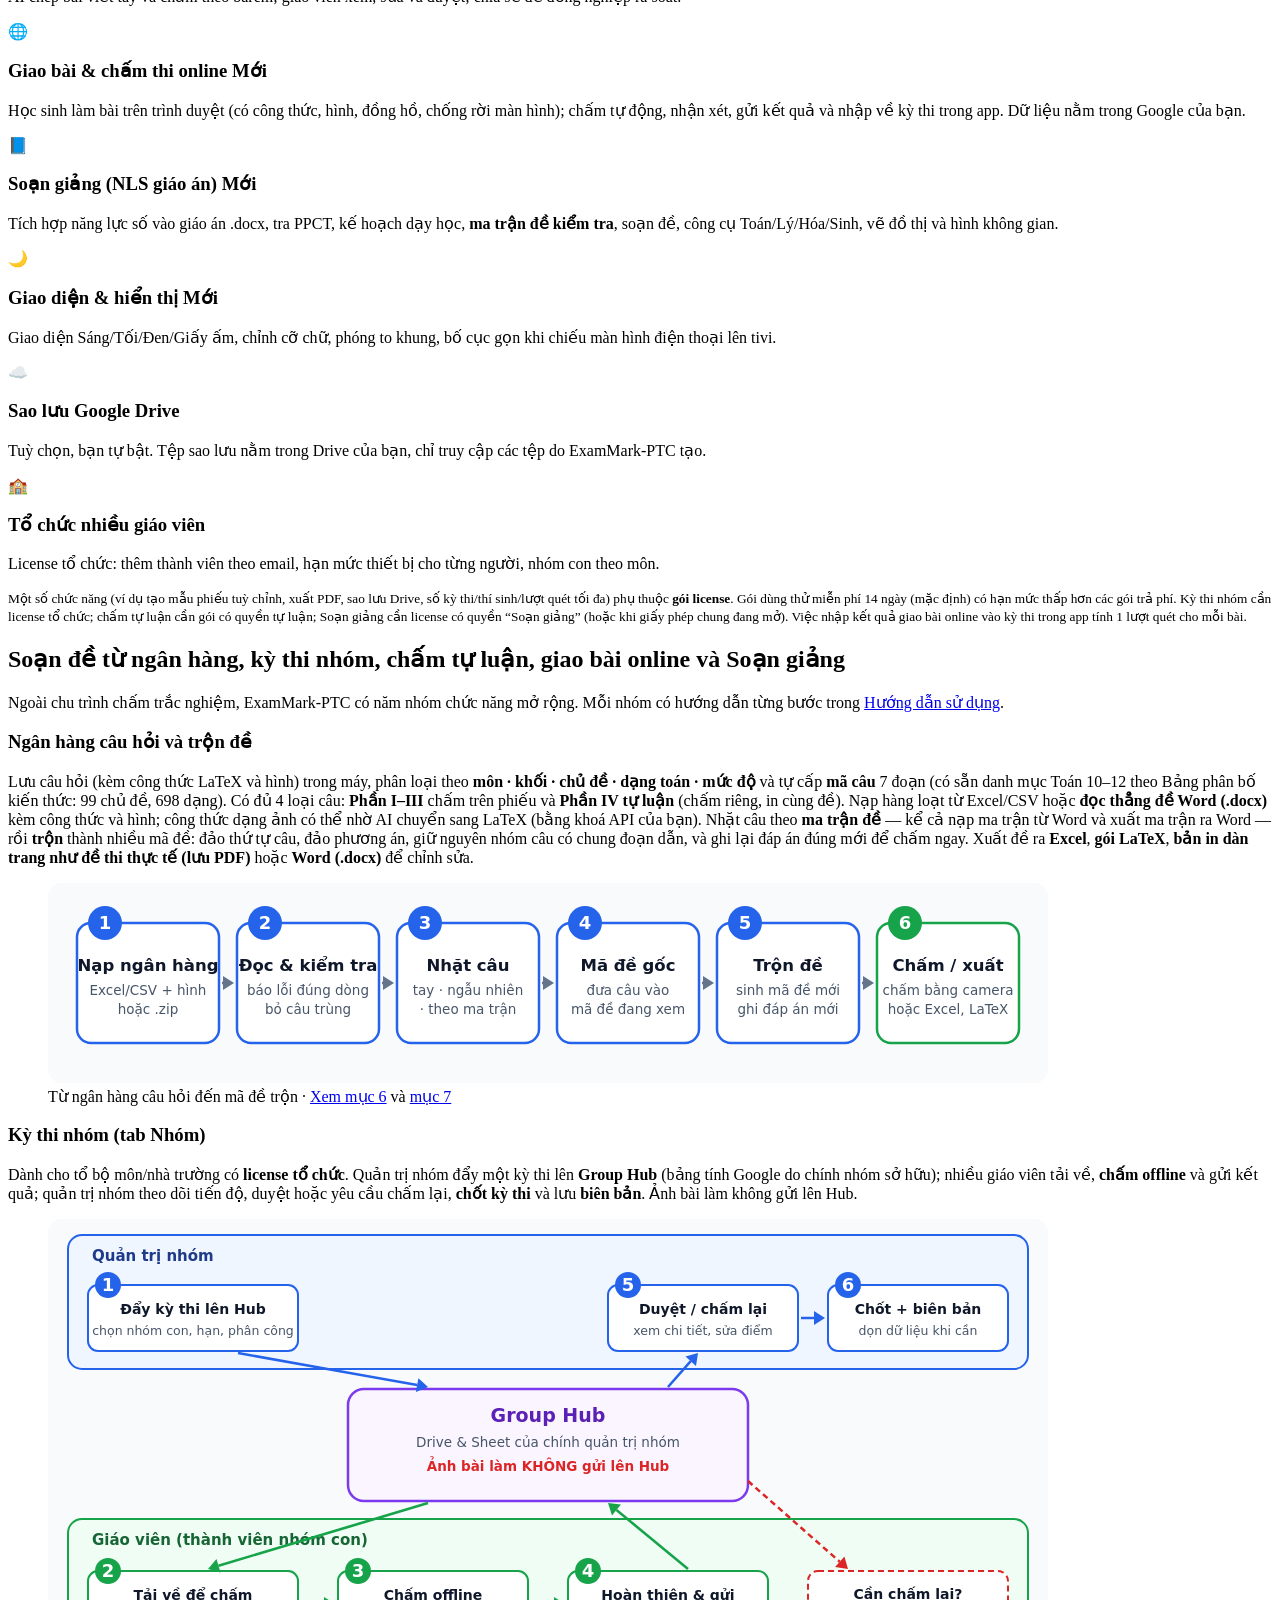
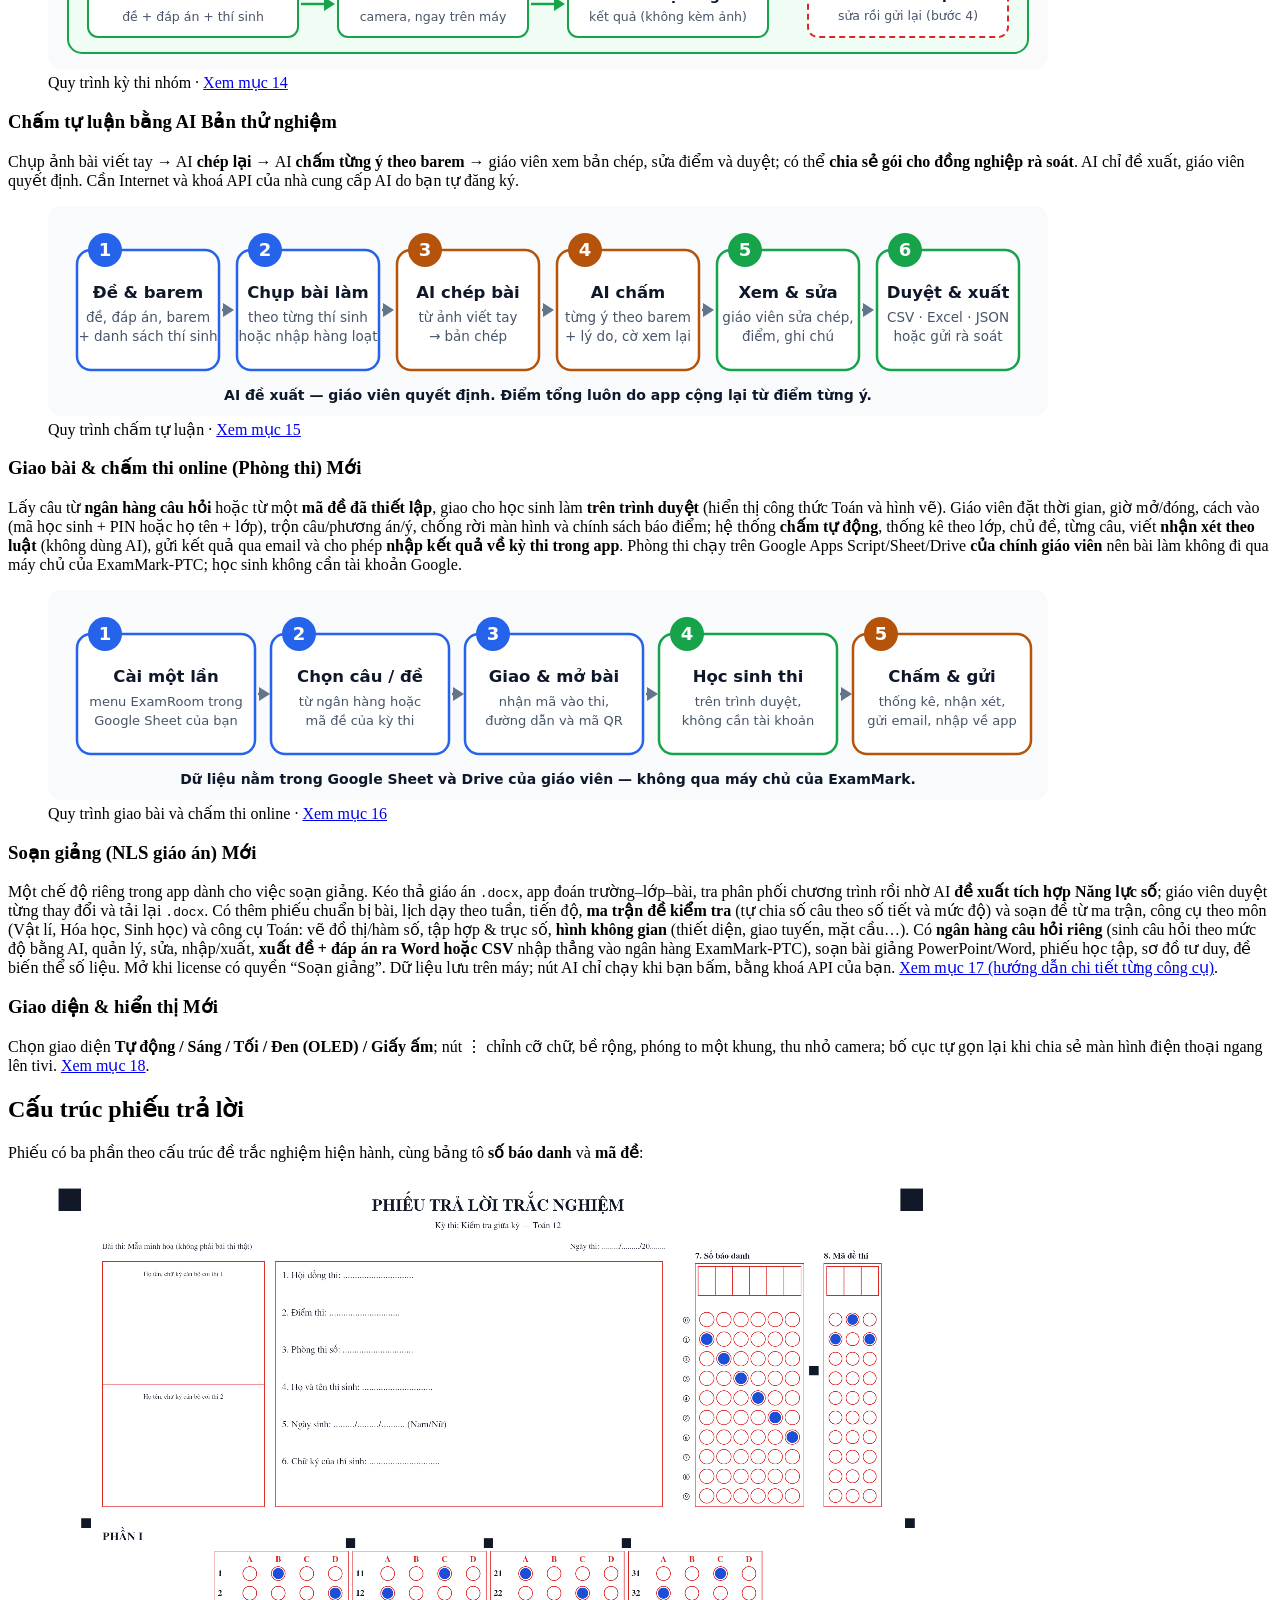
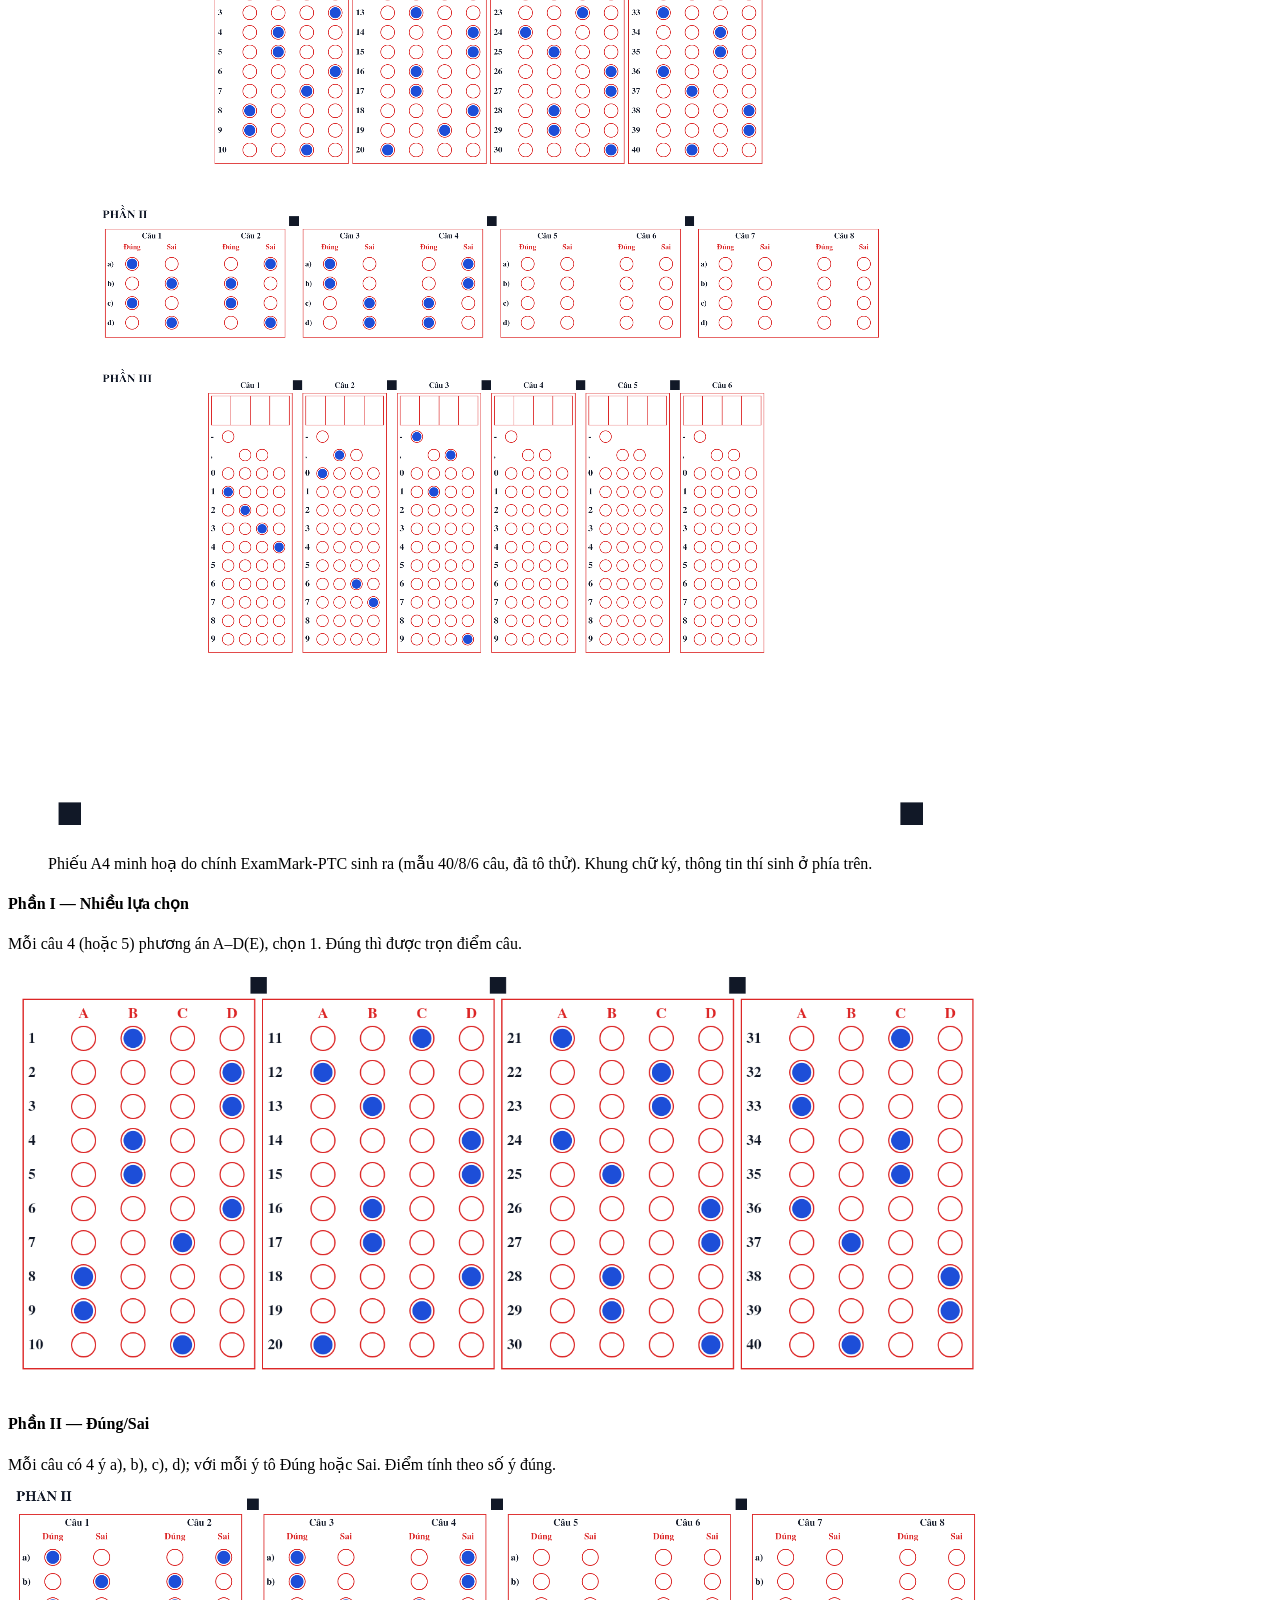
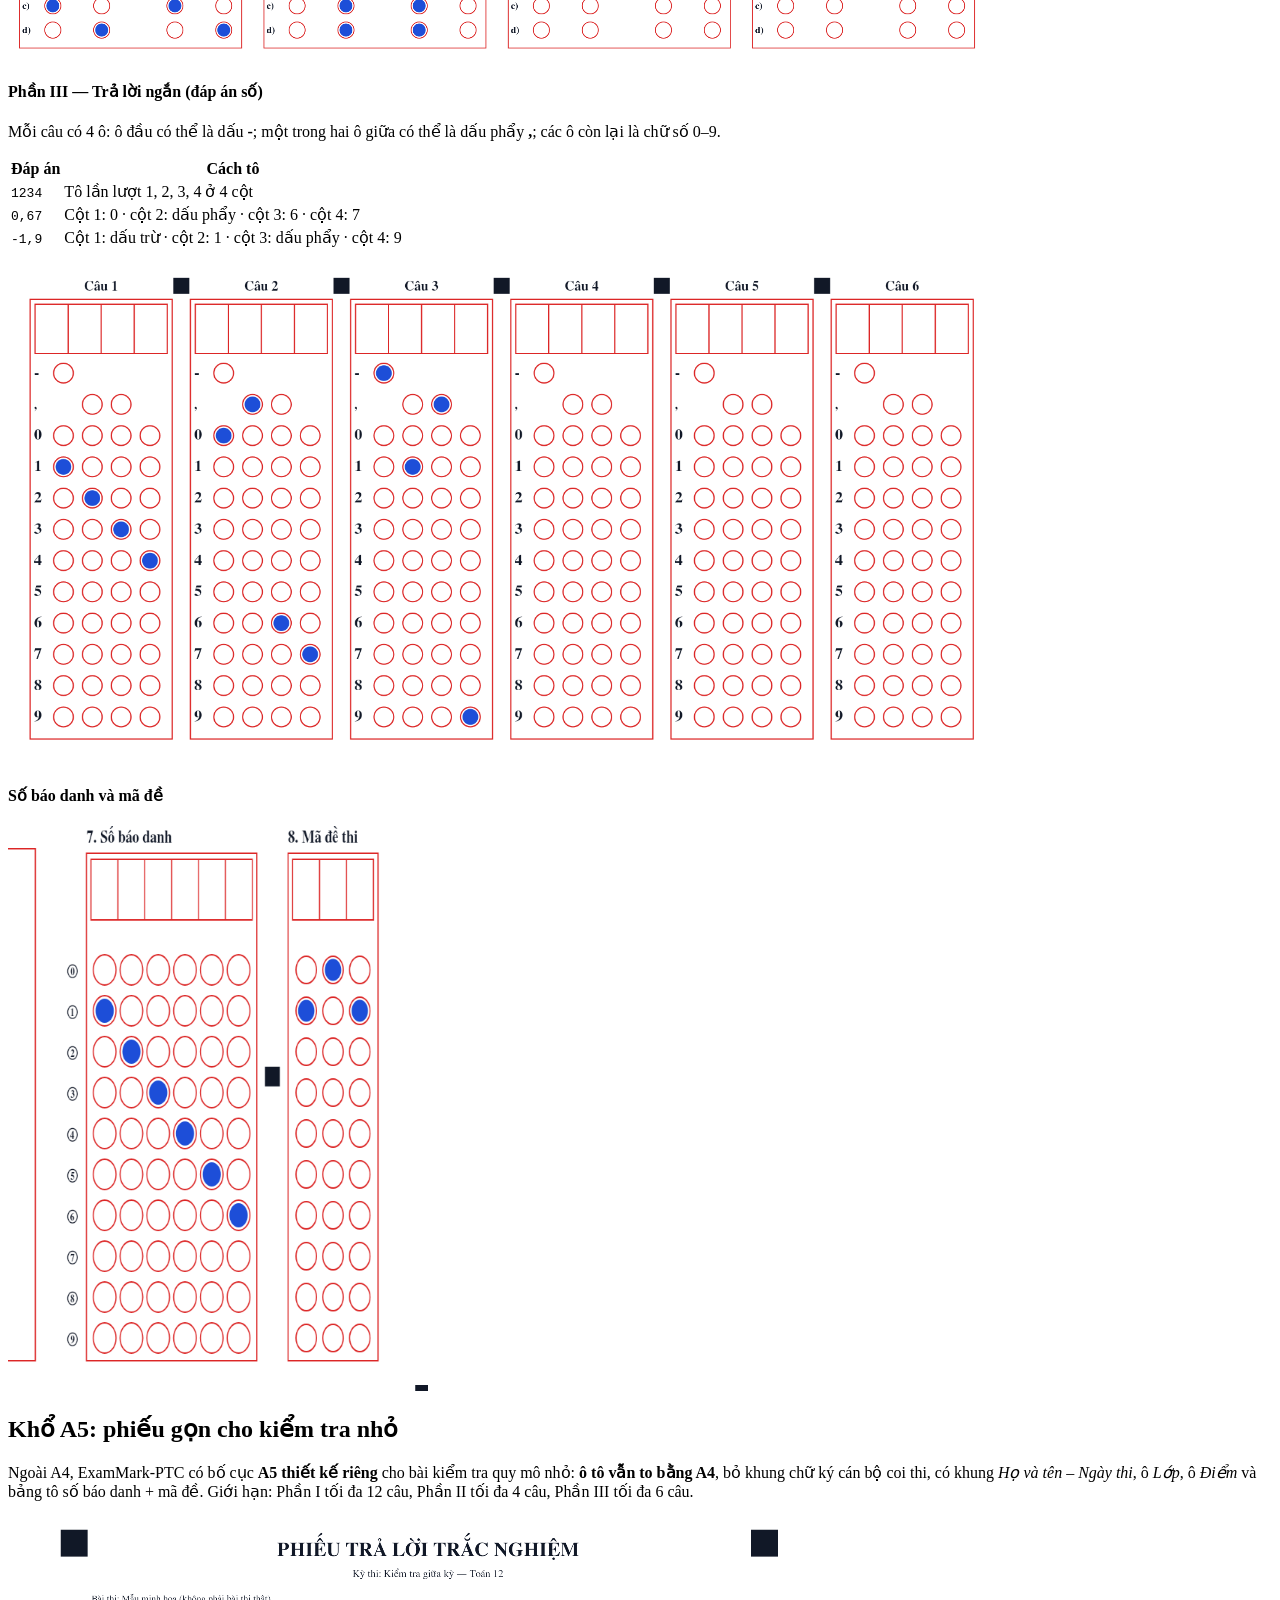
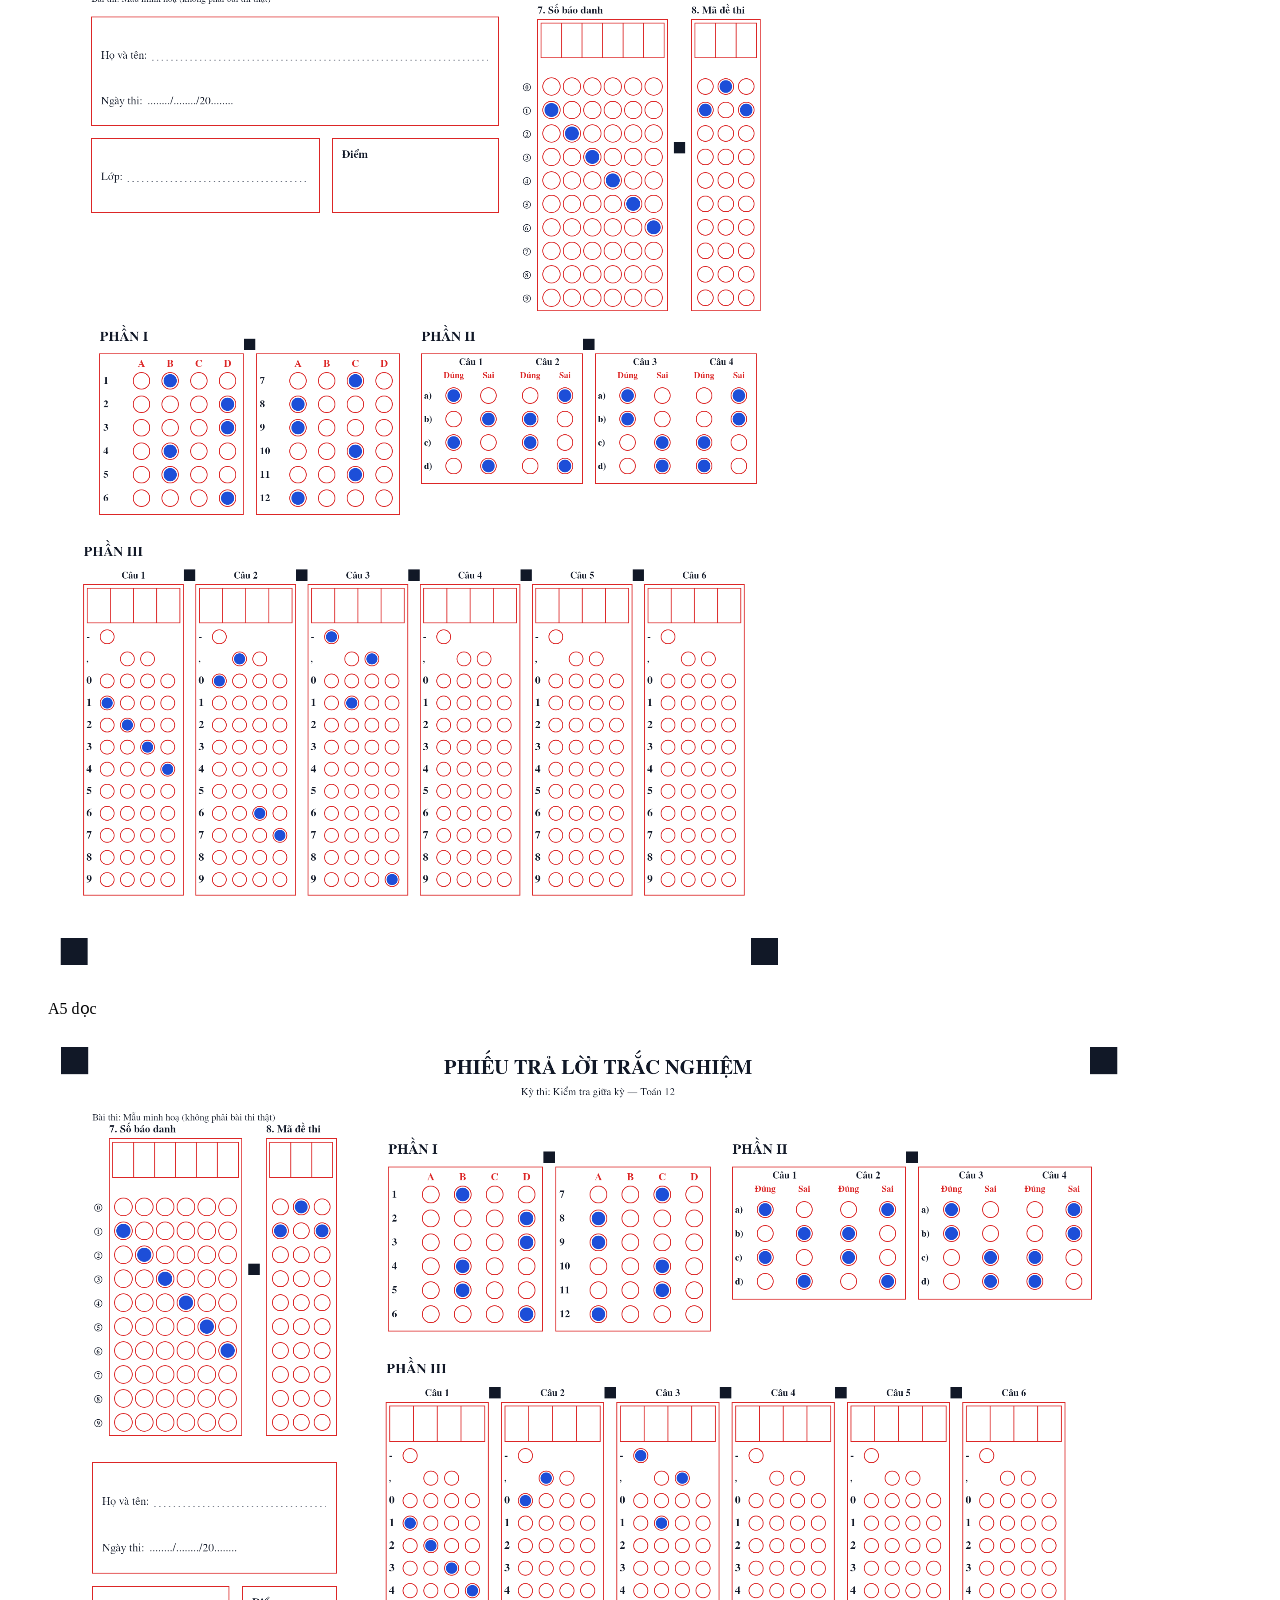
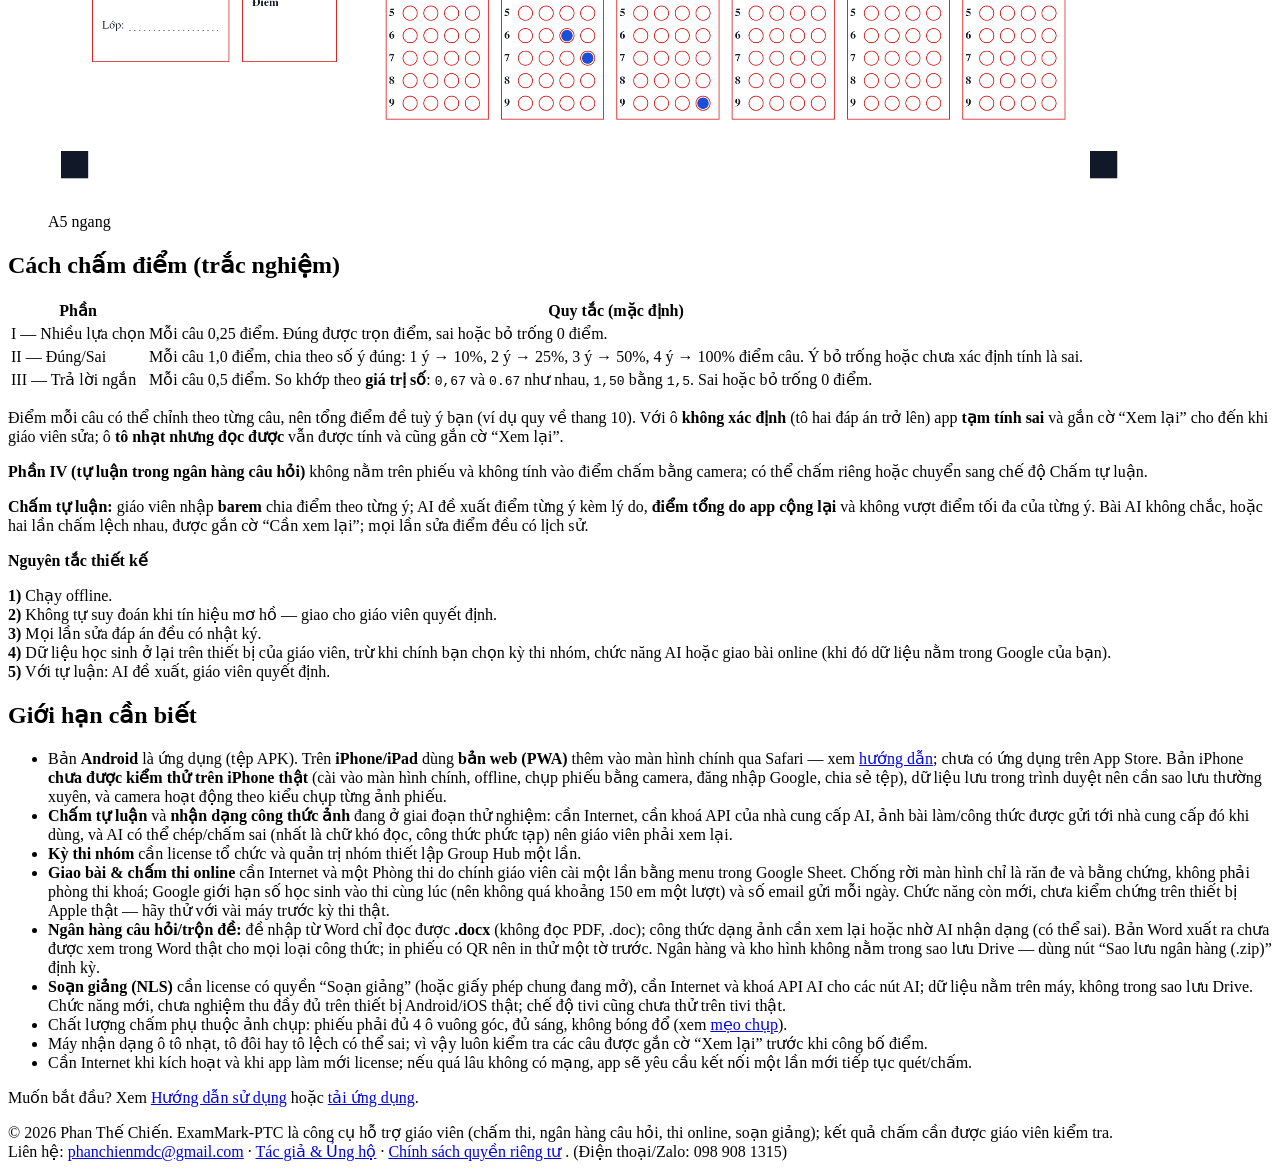
==== commit c9496c93: "Add files via upload" ====
--- a/gioi-thieu.html
+++ b/gioi-thieu.html
@@ -3,22 +3,43 @@
 <head>
 <meta charset="utf-8">
 <meta name="viewport" content="width=device-width,initial-scale=1">
-<title>Giới thiệu ExamMark — vai trò và chức năng</title>
-<meta name="description" content="ExamMark là gì, dành cho ai, có những chức năng nào (chấm trắc nghiệm, ngân hàng câu hỏi, trộn đề, kỳ thi nhóm, chấm tự luận bằng AI, giao bài và chấm thi online), cấu trúc phiếu và cách chấm điểm.">
+<title>Giới thiệu ExamMark-PTC — chấm thi, ngân hàng câu hỏi, thi online, soạn giảng</title>
+<meta name="description" content="ExamMark-PTC là gì: không chỉ chấm trắc nghiệm bằng camera mà còn chấm tự luận bằng AI, ngân hàng câu hỏi khoa học và gọn nhẹ, giao bài và thi online, công cụ soạn giáo án - tài liệu dạy học và trình chiếu trực quan lên tivi.">
 <meta name="theme-color" content="#2563eb">
 <link rel="icon" type="image/png" href="assets/img/favicon-64.png">
 <link rel="stylesheet" href="assets/style.css">
 </head>
 <body>
 <header class="top"><div class="wrap">
-<a class="brand" href="index.html"><img src="assets/img/logo-192.png" alt="" width="34" height="34">ExamMark</a>
-<nav class="main" aria-label="Điều hướng chính"><a href="index.html">Trang chủ &amp; tải về</a><a href="gioi-thieu.html" aria-current="page">Giới thiệu</a><a href="huong-dan.html">Hướng dẫn sử dụng</a><a href="privacy.html">Quyền riêng tư</a></nav>
+<a class="brand" href="index.html"><img src="assets/img/logo-192.png" alt="" width="34" height="34">ExamMark-PTC</a>
+<nav class="main" aria-label="Điều hướng chính"><a href="index.html">Trang chủ &amp; tải về</a><a href="gioi-thieu.html" aria-current="page">Giới thiệu</a><a href="huong-dan.html">Hướng dẫn sử dụng</a><a href="tac-gia.html">Tác giả &amp; Ủng hộ ☕</a><a href="privacy.html">Quyền riêng tư</a></nav>
 </div></header>
 
 <main><div class="wrap">
 
-<h1 style="margin-top:0">Giới thiệu ExamMark</h1>
-<p class="lead">ExamMark là ứng dụng Android giúp giáo viên <b>soạn đề, trộn đề, in phiếu trả lời và chấm bài trắc nghiệm bằng camera điện thoại</b>; ngoài ra hỗ trợ <b>kỳ thi nhóm</b> cho tổ bộ môn, <b>chấm bài tự luận bằng AI</b> (bản thử nghiệm), <b>giao bài, chấm thi online</b> cho học sinh làm trên trình duyệt và bộ công cụ <b>Soạn giảng</b> (tích hợp năng lực số vào giáo án, ma trận đề, vẽ hình Toán). Chấm trắc nghiệm bằng camera làm việc offline: ảnh phiếu được nhận dạng và chấm ngay trên máy, không cần máy chủ riêng hay máy quét chuyên dụng.</p>
+<h1 style="margin-top:0">Giới thiệu ExamMark-PTC</h1>
+<p class="lead">ExamMark-PTC là <b>bộ công cụ dành cho giáo viên</b> chạy ngay trên điện thoại (Android APK; iPhone/iPad dùng bản web PWA). <b>Không chỉ là phần mềm chấm thi trắc nghiệm</b>: ExamMark-PTC còn <b>chấm thi tự luận bằng AI</b>, <b>quản lí ngân hàng câu hỏi một cách khoa học và gọn nhẹ</b>, cho phép <b>giao bài và tổ chức thi online</b>, và đặc biệt có <b>vô vàn công cụ</b> phục vụ <b>soạn giáo án, soạn tài liệu dạy học và giảng dạy trình chiếu trực quan trên tivi</b> — chia sẻ trực tiếp từ màn hình điện thoại. Phần chấm trắc nghiệm bằng camera làm việc offline: ảnh phiếu được nhận dạng và chấm ngay trên máy, không cần máy chủ riêng hay máy quét chuyên dụng.</p>
+
+<h2 id="sau-viec-lon" style="margin-top:22px">Sáu việc lớn trong một ứng dụng</h2>
+<div class="pillars">
+<div class="pillar"><div class="ic">📷</div><h3>Chấm trắc nghiệm bằng camera</h3><p>Phiếu 3 phần (nhiều lựa chọn, Đúng/Sai, trả lời ngắn), chấm ngay trên máy, <b>offline</b>; câu tô mơ hồ được gắn cờ để giáo viên quyết định. Hỗ trợ nhiều mã đề, mã QR cho từng thí sinh.</p></div>
+<div class="pillar"><div class="ic">🤖</div><h3>Chấm tự luận bằng AI <span class="pill">Thử nghiệm</span></h3><p>AI chép bài viết tay, chấm theo barem từng ý; giáo viên xem ảnh, sửa điểm và duyệt. Hỗ trợ nhiều nhà cung cấp AI và nhiều khoá API.</p></div>
+<div class="pillar"><div class="ic">📖</div><h3>Ngân hàng câu hỏi khoa học, gọn nhẹ</h3><p>Nạp từ Excel hoặc <b>đề Word</b> (có công thức, hình), phân loại chủ đề – dạng – mức độ, mã câu thống nhất, nhặt theo <b>ma trận</b>, trộn thành nhiều mã đề, xuất Word/PDF, sao lưu cả ngân hàng.</p></div>
+<div class="pillar"><div class="ic">🌐</div><h3>Giao bài &amp; tổ chức thi online <span class="pill">Mới</span></h3><p>Học sinh làm bài trên trình duyệt (không cần tài khoản), chấm tự động, theo dõi trực tiếp, nhận xét và gửi kết quả qua email; dữ liệu nằm trong Google của chính giáo viên.</p></div>
+<div class="pillar"><div class="ic">📘</div><h3>Soạn giáo án &amp; tài liệu dạy học <span class="pill">Mới</span></h3><p><b>Vô vàn công cụ</b>: giáo án tích hợp năng lực số, kế hoạch dạy học, phiếu học tập, bài giảng, sơ đồ tư duy, đề biến thể, ma trận đề; vẽ đồ thị, tập hợp, hình không gian; công cụ Lý – Hóa – Sinh.</p></div>
+<div class="pillar"><div class="ic">📺</div><h3>Trình chiếu trực quan trên tivi <span class="pill">Mới</span></h3><p><b>Chia sẻ trực tiếp màn hình điện thoại</b> lên tivi/máy chiếu: có <b>chế độ tivi</b> gọn nút, phóng to một khung, toàn màn hình khi vẽ hình, chỉnh cỡ chữ và giao diện sáng/tối để cả lớp nhìn rõ.</p></div>
+</div>
+
+<h3 id="tivi">📺 Trình chiếu trực quan trên tivi</h3>
+<p>Điện thoại của bạn là “bảng” và “máy tính” cùng lúc: dùng tính năng <b>chia sẻ/cast màn hình</b> của điện thoại hoặc tivi (Chromecast, Miracast, AirPlay…) để chiếu lên tivi hay máy chiếu, ExamMark-PTC lo phần hiển thị cho cả lớp nhìn rõ:</p>
+<ul>
+<li><b>Chế độ tivi</b>: khi màn hình nằm ngang và thấp, app tự thu gọn bố cục, ẩn thanh tiêu đề, thu nhỏ các nút (menu ⋮ → <span class="ui">📺 Chế độ tivi</span>: Tự động / Bật / Tắt).</li>
+<li><b>Phóng to một khung</b> (🔍) và <b>toàn màn hình</b>: đồ thị, bảng biến thiên, hình không gian, khối tròn xoay… phủ gần trọn màn hình, nét và chữ tự to theo màn hình; có nút <b>A−/A+</b> chỉnh thêm.</li>
+<li><b>Giao diện sáng/tối</b> (nhiều kiểu), chỉnh cỡ chữ và bề rộng nội dung để dạy phòng sáng hay tối đều dễ đọc.</li>
+<li>Tự vẽ ngay tại lớp: <b>đồ thị hàm số, tập hợp &amp; trục số, hình không gian, véctơ</b>, công cụ Lý – Hóa – Sinh; xoay hình khối bằng cảm ứng.</li>
+</ul>
+<div class="callout"><b class="t">Lưu ý</b><p>Việc chia sẻ màn hình do điện thoại/tivi của bạn thực hiện; ExamMark-PTC tối ưu hiển thị. Chế độ tivi <b>chưa được thử trên tivi thật</b>, hãy thử trước buổi dạy. Xem <a href="huong-dan.html#hien-thi">hướng dẫn mục 18</a>.</p></div>
+
 
 <figure class="fig"><img src="assets/img/flow.svg" alt="Quy trình 5 bước: tạo mẫu phiếu, tạo kỳ thi, in phiếu, chấm bằng camera, xem lại và xuất kết quả" width="1000" height="190"><figcaption>Quy trình làm việc của một kỳ thi</figcaption></figure>
 
@@ -27,8 +48,9 @@
 <li>Chấm tay bài trắc nghiệm nhiều câu, nhiều mã đề rất tốn thời gian và dễ nhầm.</li>
 <li>Máy chấm chuyên dụng đắt, cần phiếu in sẵn và thường chỉ có ở trường lớn.</li>
 <li>Phần mềm chấm qua mạng đòi hỏi tải ảnh bài thi của học sinh lên máy chủ.</li>
+<li>Soạn giáo án, tài liệu, đề kiểm tra, ngân hàng câu hỏi bằng nhiều công cụ rời rạc; minh hoạ bài giảng (đồ thị, hình không gian) mất nhiều công vẽ.</li>
 </ul>
-<p>ExamMark dùng chính điện thoại của giáo viên làm “máy quét”, phiếu in được từ máy in thông thường, và dữ liệu học sinh ở lại trên máy của giáo viên (trừ các trường hợp do bạn chủ động dùng: kỳ thi nhóm, các chức năng AI và giao bài online — xem <a href="privacy.html">Quyền riêng tư</a>).</p>
+<p>ExamMark-PTC dùng chính điện thoại của giáo viên làm “máy quét”, phiếu in được từ máy in thông thường, và dữ liệu học sinh ở lại trên máy của giáo viên (trừ các trường hợp do bạn chủ động dùng: kỳ thi nhóm, các chức năng AI và giao bài online — xem <a href="privacy.html">Quyền riêng tư</a>).</p>
 
 <h2>Dành cho ai?</h2>
 <table class="tbl">
@@ -54,13 +76,13 @@
 <div class="card"><div class="ic">🌐</div><h3>Giao bài &amp; chấm thi online <span class="pill">Mới</span></h3><p>Học sinh làm bài trên trình duyệt (có công thức, hình, đồng hồ, chống rời màn hình); chấm tự động, nhận xét, gửi kết quả và nhập về kỳ thi trong app. Dữ liệu nằm trong Google của bạn.</p></div>
 <div class="card"><div class="ic">📘</div><h3>Soạn giảng (NLS giáo án) <span class="pill">Mới</span></h3><p>Tích hợp năng lực số vào giáo án .docx, tra PPCT, kế hoạch dạy học, <b>ma trận đề kiểm tra</b>, soạn đề, công cụ Toán/Lý/Hóa/Sinh, vẽ đồ thị và hình không gian.</p></div>
 <div class="card"><div class="ic">🌙</div><h3>Giao diện &amp; hiển thị <span class="pill">Mới</span></h3><p>Giao diện Sáng/Tối/Đen/Giấy ấm, chỉnh cỡ chữ, phóng to khung, bố cục gọn khi chiếu màn hình điện thoại lên tivi.</p></div>
-<div class="card"><div class="ic">☁️</div><h3>Sao lưu Google Drive</h3><p>Tuỳ chọn, bạn tự bật. Tệp sao lưu nằm trong Drive của bạn, chỉ truy cập các tệp do ExamMark tạo.</p></div>
+<div class="card"><div class="ic">☁️</div><h3>Sao lưu Google Drive</h3><p>Tuỳ chọn, bạn tự bật. Tệp sao lưu nằm trong Drive của bạn, chỉ truy cập các tệp do ExamMark-PTC tạo.</p></div>
 <div class="card"><div class="ic">🏫</div><h3>Tổ chức nhiều giáo viên</h3><p>License tổ chức: thêm thành viên theo email, hạn mức thiết bị cho từng người, nhóm con theo môn.</p></div>
 </div>
 <p><small>Một số chức năng (ví dụ tạo mẫu phiếu tuỳ chỉnh, xuất PDF, sao lưu Drive, số kỳ thi/thí sinh/lượt quét tối đa) phụ thuộc <b>gói license</b>. Gói dùng thử miễn phí 14 ngày (mặc định) có hạn mức thấp hơn các gói trả phí. Kỳ thi nhóm cần license tổ chức; chấm tự luận cần gói có quyền tự luận; Soạn giảng cần license có quyền “Soạn giảng” (hoặc khi giấy phép chung đang mở). Việc nhập kết quả giao bài online vào kỳ thi trong app tính 1 lượt quét cho mỗi bài.</small></p>
 
 <h2>Soạn đề từ ngân hàng, kỳ thi nhóm, chấm tự luận, giao bài online và Soạn giảng</h2>
-<p>Ngoài chu trình chấm trắc nghiệm, ExamMark có năm nhóm chức năng mở rộng. Mỗi nhóm có hướng dẫn từng bước trong <a href="huong-dan.html">Hướng dẫn sử dụng</a>.</p>
+<p>Ngoài chu trình chấm trắc nghiệm, ExamMark-PTC có năm nhóm chức năng mở rộng. Mỗi nhóm có hướng dẫn từng bước trong <a href="huong-dan.html">Hướng dẫn sử dụng</a>.</p>
 
 <h3>Ngân hàng câu hỏi và trộn đề</h3>
 <p>Lưu câu hỏi (kèm công thức LaTeX và hình) trong máy, phân loại theo <b>môn · khối · chủ đề · dạng toán · mức độ</b> và tự cấp <b>mã câu</b> 7 đoạn (có sẵn danh mục Toán 10–12 theo Bảng phân bố kiến thức: 99 chủ đề, 698 dạng). Có đủ 4 loại câu: <b>Phần I–III</b> chấm trên phiếu và <b>Phần IV tự luận</b> (chấm riêng, in cùng đề). Nạp hàng loạt từ Excel/CSV hoặc <b>đọc thẳng đề Word (.docx)</b> kèm công thức và hình; công thức dạng ảnh có thể nhờ AI chuyển sang LaTeX (bằng khoá API của bạn). Nhặt câu theo <b>ma trận đề</b> — kể cả nạp ma trận từ Word và xuất ma trận ra Word — rồi <b>trộn</b> thành nhiều mã đề: đảo thứ tự câu, đảo phương án, giữ nguyên nhóm câu có chung đoạn dẫn, và ghi lại đáp án đúng mới để chấm ngay. Xuất đề ra <b>Excel</b>, <b>gói LaTeX</b>, <b>bản in dàn trang như đề thi thực tế (lưu PDF)</b> hoặc <b>Word (.docx)</b> để chỉnh sửa.</p>
@@ -75,17 +97,17 @@
 <figure class="fig"><img src="assets/img/tu-luan-flow.svg" alt="Quy trình chấm tự luận bằng AI" width="1000" height="210" loading="lazy"><figcaption>Quy trình chấm tự luận · <a href="huong-dan.html#tu-luan">Xem mục 15</a></figcaption></figure>
 
 <h3>Giao bài &amp; chấm thi online (Phòng thi) <span class="pill">Mới</span></h3>
-<p>Lấy câu từ <b>ngân hàng câu hỏi</b> hoặc từ một <b>mã đề đã thiết lập</b>, giao cho học sinh làm <b>trên trình duyệt</b> (hiển thị công thức Toán và hình vẽ). Giáo viên đặt thời gian, giờ mở/đóng, cách vào (mã học sinh + PIN hoặc họ tên + lớp), trộn câu/phương án/ý, chống rời màn hình và chính sách báo điểm; hệ thống <b>chấm tự động</b>, thống kê theo lớp, chủ đề, từng câu, viết <b>nhận xét theo luật</b> (không dùng AI), gửi kết quả qua email và cho phép <b>nhập kết quả về kỳ thi trong app</b>. Phòng thi chạy trên Google Apps Script/Sheet/Drive <b>của chính giáo viên</b> nên bài làm không đi qua máy chủ của ExamMark; học sinh không cần tài khoản Google.</p>
+<p>Lấy câu từ <b>ngân hàng câu hỏi</b> hoặc từ một <b>mã đề đã thiết lập</b>, giao cho học sinh làm <b>trên trình duyệt</b> (hiển thị công thức Toán và hình vẽ). Giáo viên đặt thời gian, giờ mở/đóng, cách vào (mã học sinh + PIN hoặc họ tên + lớp), trộn câu/phương án/ý, chống rời màn hình và chính sách báo điểm; hệ thống <b>chấm tự động</b>, thống kê theo lớp, chủ đề, từng câu, viết <b>nhận xét theo luật</b> (không dùng AI), gửi kết quả qua email và cho phép <b>nhập kết quả về kỳ thi trong app</b>. Phòng thi chạy trên Google Apps Script/Sheet/Drive <b>của chính giáo viên</b> nên bài làm không đi qua máy chủ của ExamMark-PTC; học sinh không cần tài khoản Google.</p>
 <figure class="fig"><img src="assets/img/giao-bai-online-flow.svg" alt="Quy trình giao bài và chấm thi online" width="1000" height="210" loading="lazy"><figcaption>Quy trình giao bài và chấm thi online · <a href="huong-dan.html#giao-bai-online">Xem mục 16</a></figcaption></figure>
 
 <h3>Soạn giảng (NLS giáo án) <span class="pill">Mới</span></h3>
-<p>Một chế độ riêng trong app dành cho việc soạn giảng. Kéo thả giáo án <code>.docx</code>, app đoán trường–lớp–bài, tra phân phối chương trình rồi nhờ AI <b>đề xuất tích hợp Năng lực số</b>; giáo viên duyệt từng thay đổi và tải lại <code>.docx</code>. Có thêm phiếu chuẩn bị bài, lịch dạy theo tuần, tiến độ, <b>ma trận đề kiểm tra</b> (tự chia số câu theo số tiết và mức độ) và soạn đề từ ma trận, công cụ theo môn (Vật lí, Hóa học, Sinh học) và công cụ Toán: vẽ đồ thị/hàm số, tập hợp &amp; trục số, <b>hình không gian</b> (thiết diện, giao tuyến, mặt cầu…). Có <b>ngân hàng câu hỏi riêng</b> (sinh câu hỏi theo mức độ bằng AI, quản lý, sửa, nhập/xuất, <b>xuất đề + đáp án ra Word hoặc CSV</b> nhập thẳng vào ngân hàng ExamMark), soạn bài giảng PowerPoint/Word, phiếu học tập, sơ đồ tư duy, đề biến thể số liệu. Mở khi license có quyền “Soạn giảng”. Dữ liệu lưu trên máy; nút AI chỉ chạy khi bạn bấm, bằng khoá API của bạn. <a href="huong-dan.html#nls">Xem mục 17 (hướng dẫn chi tiết từng công cụ)</a>.</p>
+<p>Một chế độ riêng trong app dành cho việc soạn giảng. Kéo thả giáo án <code>.docx</code>, app đoán trường–lớp–bài, tra phân phối chương trình rồi nhờ AI <b>đề xuất tích hợp Năng lực số</b>; giáo viên duyệt từng thay đổi và tải lại <code>.docx</code>. Có thêm phiếu chuẩn bị bài, lịch dạy theo tuần, tiến độ, <b>ma trận đề kiểm tra</b> (tự chia số câu theo số tiết và mức độ) và soạn đề từ ma trận, công cụ theo môn (Vật lí, Hóa học, Sinh học) và công cụ Toán: vẽ đồ thị/hàm số, tập hợp &amp; trục số, <b>hình không gian</b> (thiết diện, giao tuyến, mặt cầu…). Có <b>ngân hàng câu hỏi riêng</b> (sinh câu hỏi theo mức độ bằng AI, quản lý, sửa, nhập/xuất, <b>xuất đề + đáp án ra Word hoặc CSV</b> nhập thẳng vào ngân hàng ExamMark-PTC), soạn bài giảng PowerPoint/Word, phiếu học tập, sơ đồ tư duy, đề biến thể số liệu. Mở khi license có quyền “Soạn giảng”. Dữ liệu lưu trên máy; nút AI chỉ chạy khi bạn bấm, bằng khoá API của bạn. <a href="huong-dan.html#nls">Xem mục 17 (hướng dẫn chi tiết từng công cụ)</a>.</p>
 <h3>Giao diện &amp; hiển thị <span class="pill">Mới</span></h3>
 <p>Chọn giao diện <b>Tự động / Sáng / Tối / Đen (OLED) / Giấy ấm</b>; nút ⋮ chỉnh cỡ chữ, bề rộng, phóng to một khung, thu nhỏ camera; bố cục tự gọn lại khi chia sẻ màn hình điện thoại ngang lên tivi. <a href="huong-dan.html#hien-thi">Xem mục 18</a>.</p>
 
 <h2>Cấu trúc phiếu trả lời</h2>
 <p>Phiếu có ba phần theo cấu trúc đề trắc nghiệm hiện hành, cùng bảng tô <b>số báo danh</b> và <b>mã đề</b>:</p>
-<figure class="fig"><img class="sheet" src="assets/img/sheet-a4.png" alt="Phiếu trả lời A4 minh hoạ có 40 câu Phần I, 8 câu Phần II, 6 câu Phần III" width="900" height="1272"><figcaption>Phiếu A4 minh hoạ do chính ExamMark sinh ra (mẫu 40/8/6 câu, đã tô thử). Khung chữ ký, thông tin thí sinh ở phía trên.</figcaption></figure>
+<figure class="fig"><img class="sheet" src="assets/img/sheet-a4.png" alt="Phiếu trả lời A4 minh hoạ có 40 câu Phần I, 8 câu Phần II, 6 câu Phần III" width="900" height="1272"><figcaption>Phiếu A4 minh hoạ do chính ExamMark-PTC sinh ra (mẫu 40/8/6 câu, đã tô thử). Khung chữ ký, thông tin thí sinh ở phía trên.</figcaption></figure>
 <div class="two">
 <div><h4>Phần I — Nhiều lựa chọn</h4><p>Mỗi câu 4 (hoặc 5) phương án A–D(E), chọn 1. Đúng thì được trọn điểm câu.</p>
 <img class="sheet" src="assets/img/detail-part1.png" alt="Phần I: các câu trắc nghiệm A B C D" width="980" height="420"></div>
@@ -103,7 +125,7 @@
 <img class="sheet" src="assets/img/detail-sbd-made.png" alt="Bảng tô số báo danh và mã đề" width="560" height="565" style="max-width:min(420px,100%)">
 
 <h2>Khổ A5: phiếu gọn cho kiểm tra nhỏ</h2>
-<p>Ngoài A4, ExamMark có bố cục <b>A5 thiết kế riêng</b> cho bài kiểm tra quy mô nhỏ: <b>ô tô vẫn to bằng A4</b>, bỏ khung chữ ký cán bộ coi thi, có khung <i>Họ và tên – Ngày thi</i>, ô <i>Lớp</i>, ô <i>Điểm</i> và bảng tô số báo danh + mã đề. Giới hạn: Phần I tối đa 12 câu, Phần II tối đa 4 câu, Phần III tối đa 6 câu.</p>
+<p>Ngoài A4, ExamMark-PTC có bố cục <b>A5 thiết kế riêng</b> cho bài kiểm tra quy mô nhỏ: <b>ô tô vẫn to bằng A4</b>, bỏ khung chữ ký cán bộ coi thi, có khung <i>Họ và tên – Ngày thi</i>, ô <i>Lớp</i>, ô <i>Điểm</i> và bảng tô số báo danh + mã đề. Giới hạn: Phần I tối đa 12 câu, Phần II tối đa 4 câu, Phần III tối đa 6 câu.</p>
 <div class="two">
 <figure class="fig"><img class="sheet" src="assets/img/sheet-a5-doc.png" alt="Phiếu A5 dọc" width="760" height="1078"><figcaption>A5 dọc</figcaption></figure>
 <figure class="fig"><img class="sheet" src="assets/img/sheet-a5-ngang.png" alt="Phiếu A5 ngang" width="1100" height="775"><figcaption>A5 ngang</figcaption></figure>
@@ -123,7 +145,7 @@
 
 <h2>Giới hạn cần biết</h2>
 <ul>
-<li>Hiện chỉ có bản <b>Android</b> (tệp APK). Chưa phát hành bản iOS.</li>
+<li>Bản <b>Android</b> là ứng dụng (tệp APK). Trên <b>iPhone/iPad</b> dùng <b>bản web (PWA)</b> thêm vào màn hình chính qua Safari — xem <a href="index.html#iphone">hướng dẫn</a>; chưa có ứng dụng trên App Store. Bản iPhone <b>chưa được kiểm thử trên iPhone thật</b> (cài vào màn hình chính, offline, chụp phiếu bằng camera, đăng nhập Google, chia sẻ tệp), dữ liệu lưu trong trình duyệt nên cần sao lưu thường xuyên, và camera hoạt động theo kiểu chụp từng ảnh phiếu.</li>
 <li><b>Chấm tự luận</b> và <b>nhận dạng công thức ảnh</b> đang ở giai đoạn thử nghiệm: cần Internet, cần khoá API của nhà cung cấp AI, ảnh bài làm/công thức được gửi tới nhà cung cấp đó khi dùng, và AI có thể chép/chấm sai (nhất là chữ khó đọc, công thức phức tạp) nên giáo viên phải xem lại.</li>
 <li><b>Kỳ thi nhóm</b> cần license tổ chức và quản trị nhóm thiết lập Group Hub một lần.</li>
 <li><b>Giao bài &amp; chấm thi online</b> cần Internet và một Phòng thi do chính giáo viên cài một lần bằng menu trong Google Sheet. Chống rời màn hình chỉ là răn đe và bằng chứng, không phải phòng thi khoá; Google giới hạn số học sinh vào thi cùng lúc (nên không quá khoảng 150 em một lượt) và số email gửi mỗi ngày. Chức năng còn mới, chưa kiểm chứng trên thiết bị Apple thật — hãy thử với vài máy trước kỳ thi thật.</li>
@@ -137,8 +159,8 @@
 
 </div></main>
 <footer class="bot"><div class="wrap">
-<div>© 2026 Phan Thế Chiến. ExamMark là công cụ hỗ trợ chấm thi trắc nghiệm; kết quả cần được giáo viên kiểm tra.</div>
-<div>Liên hệ: <a href="mailto:phanchienmdc@gmail.com">phanchienmdc@gmail.com</a> · <a href="privacy.html">Chính sách quyền riêng tư</a> . (Điện thoại/Zalo: 098 908 1315)</div>
+<div>© 2026 Phan Thế Chiến. ExamMark-PTC là công cụ hỗ trợ giáo viên (chấm thi, ngân hàng câu hỏi, thi online, soạn giảng); kết quả chấm cần được giáo viên kiểm tra.</div>
+<div>Liên hệ: <a href="mailto:phanchienmdc@gmail.com">phanchienmdc@gmail.com</a> · <a href="tac-gia.html">Tác giả &amp; Ủng hộ</a> · <a href="privacy.html">Chính sách quyền riêng tư</a> . (Điện thoại/Zalo: 098 908 1315)</div>
 </div></footer>
 </body>
 </html>
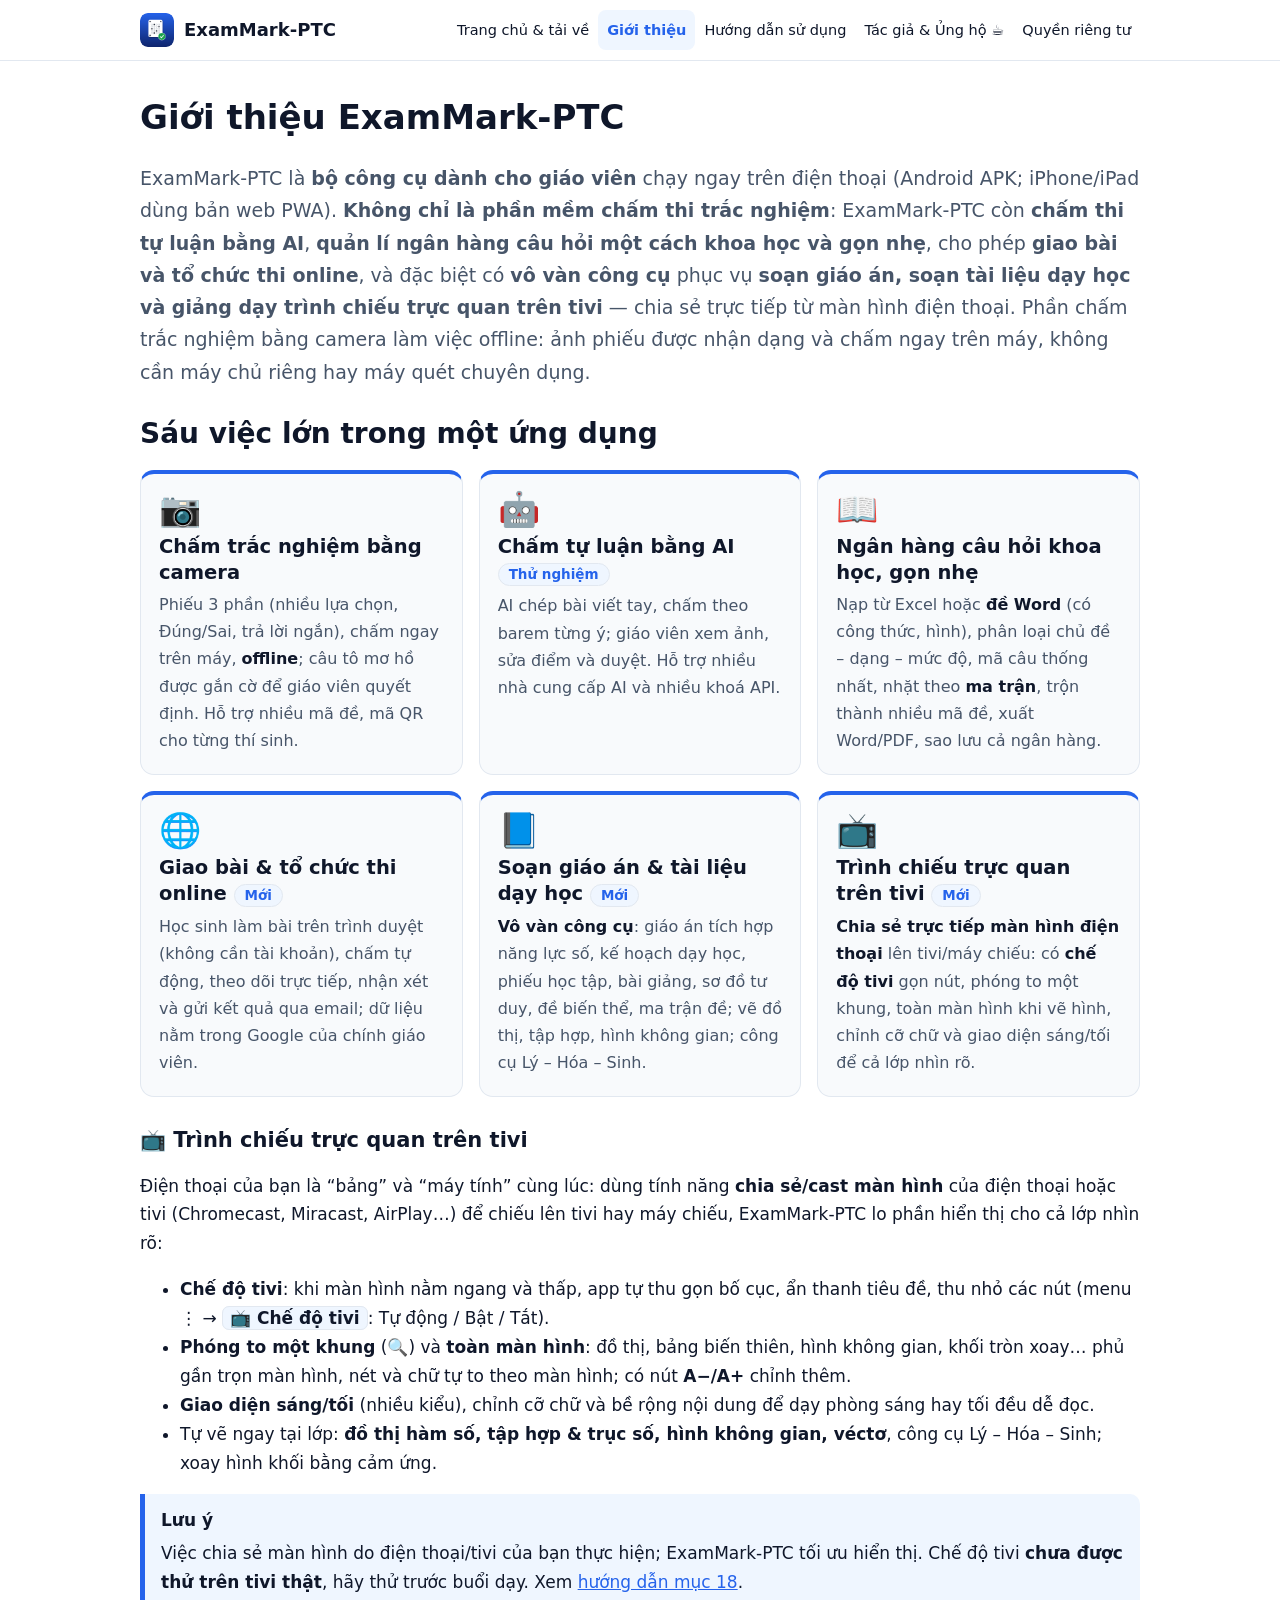
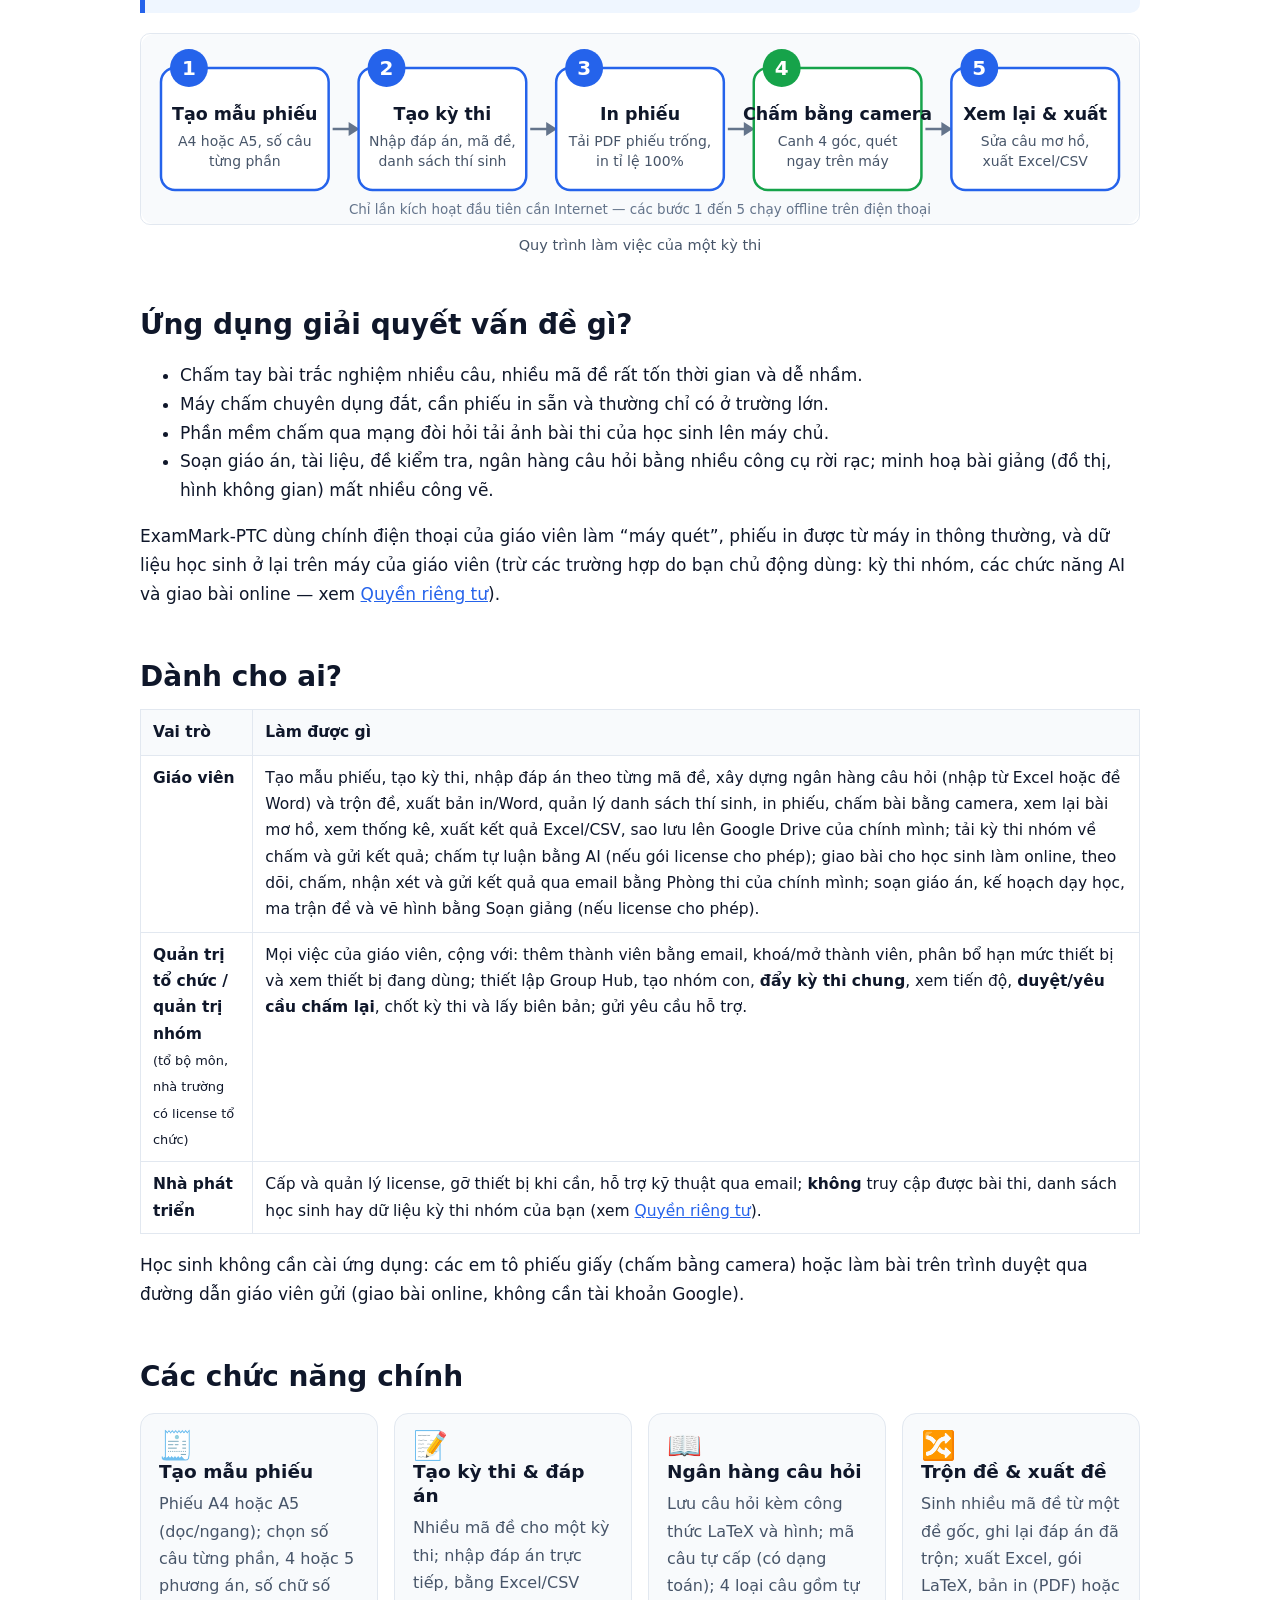
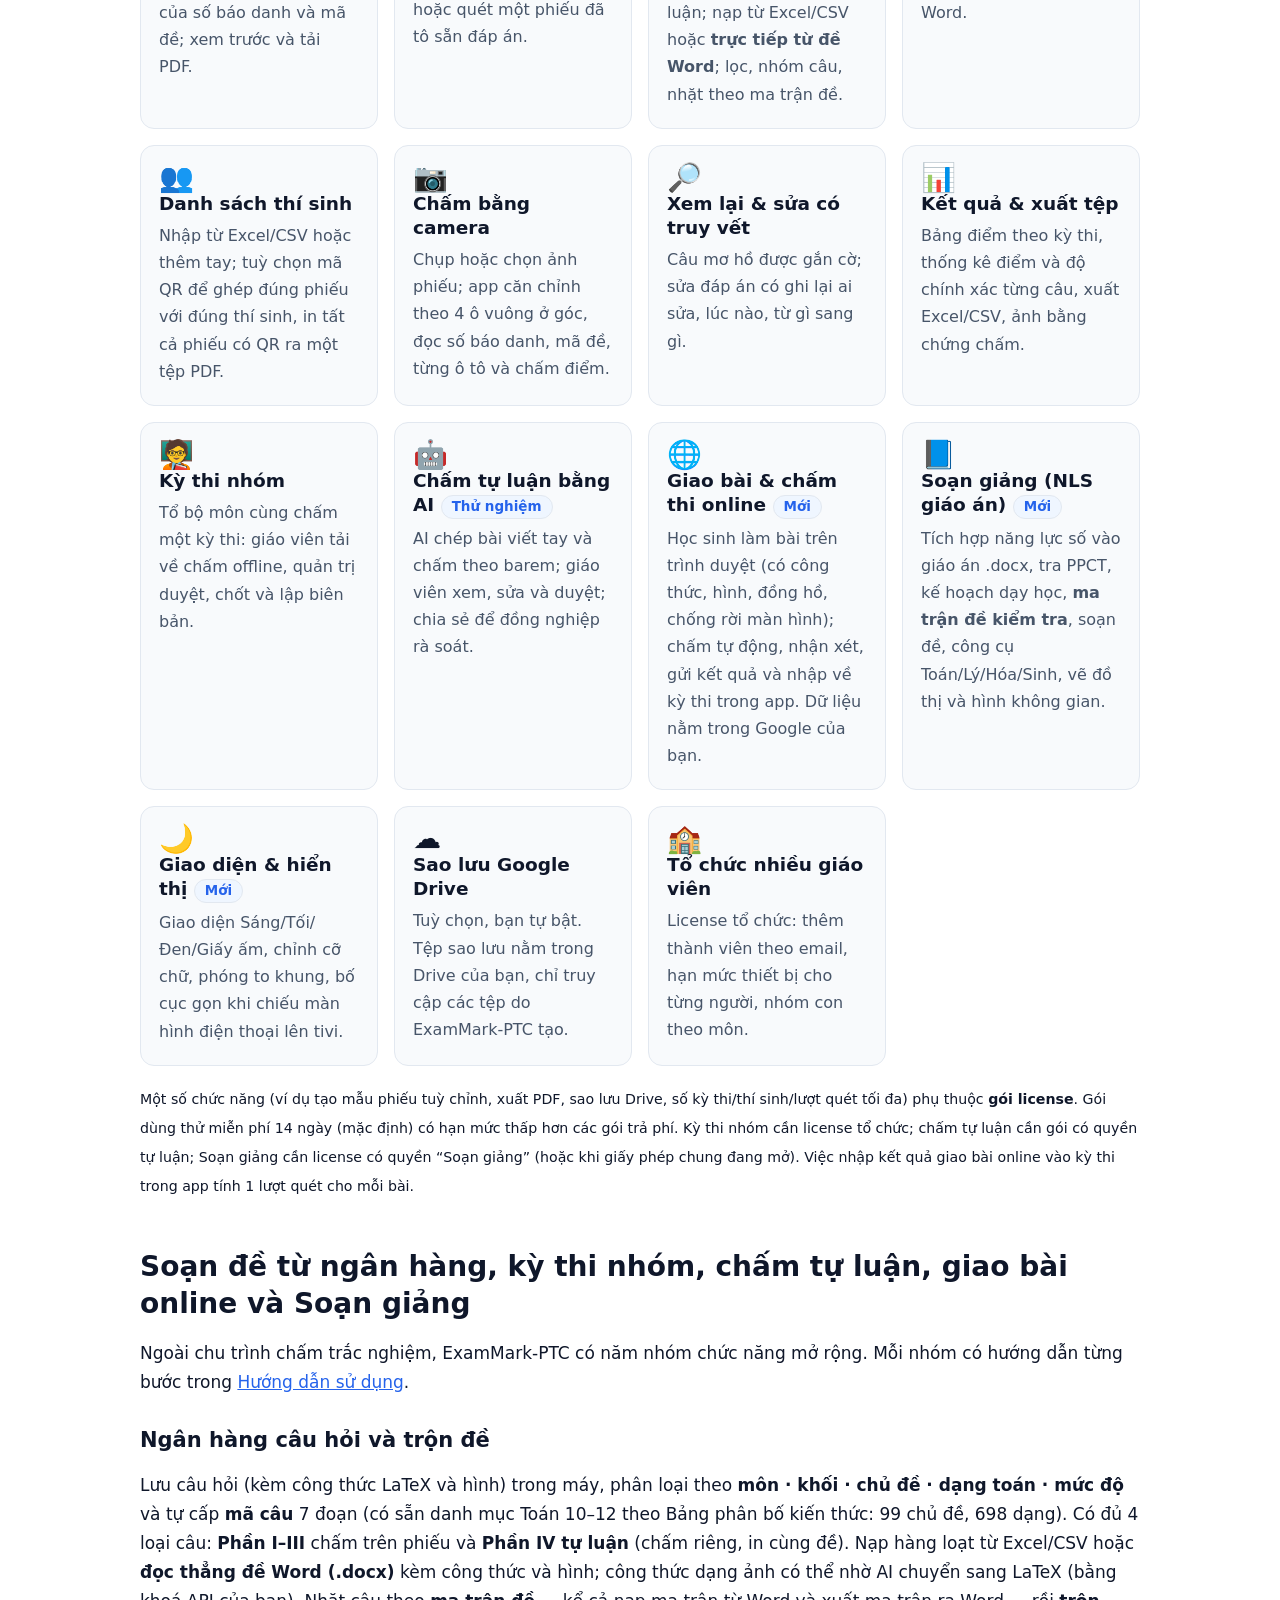
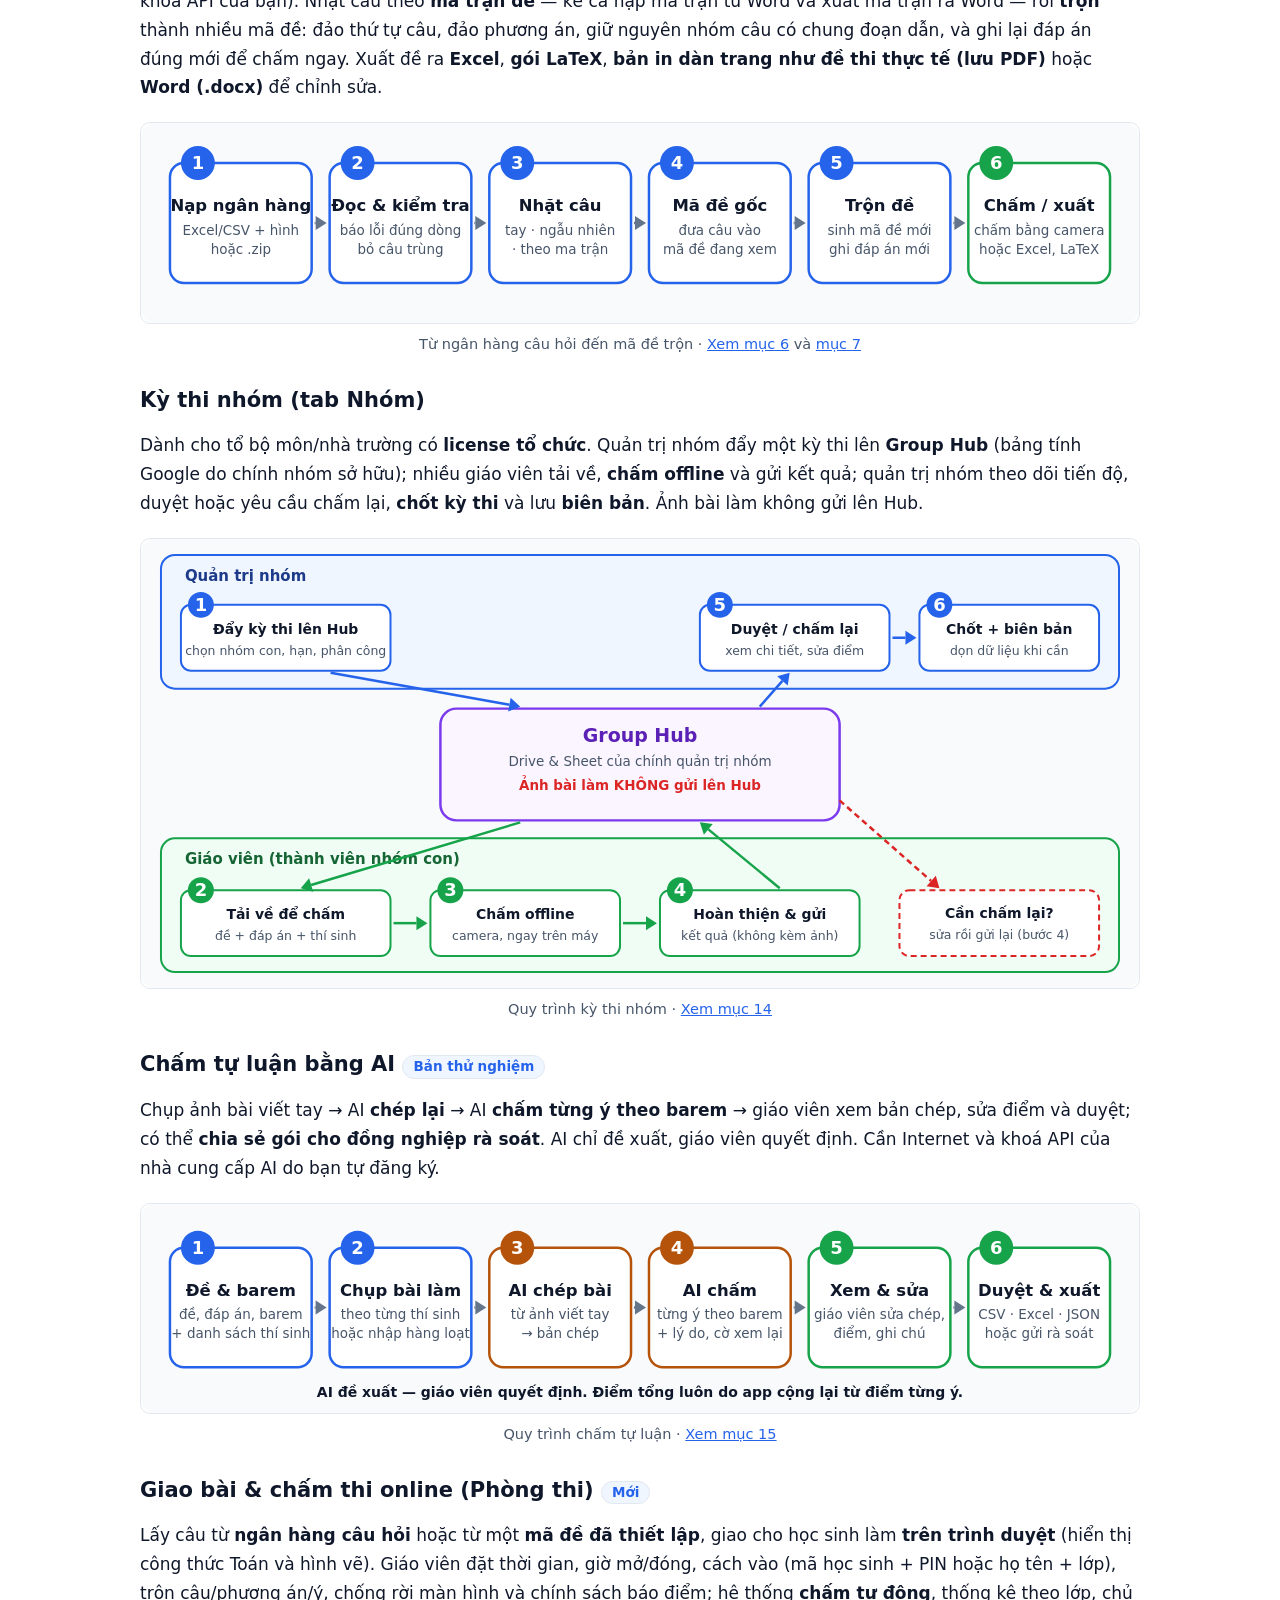
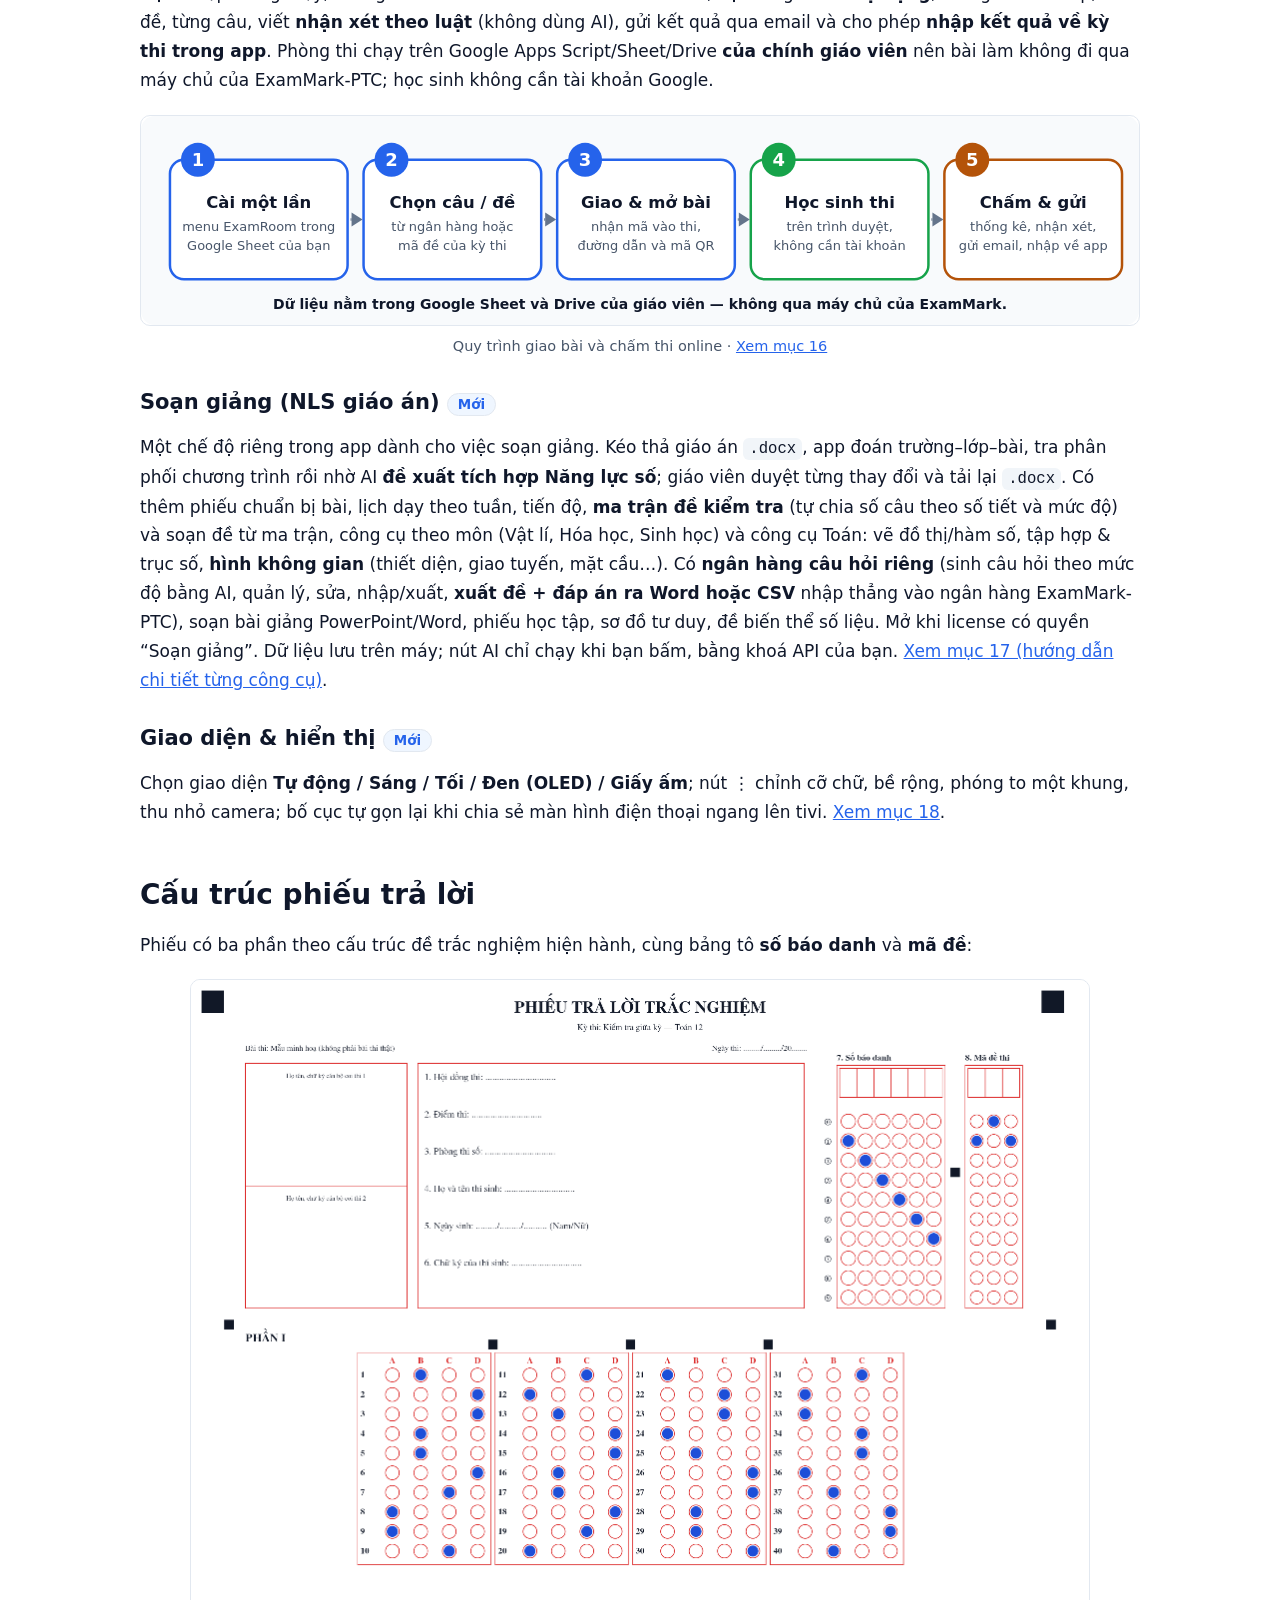
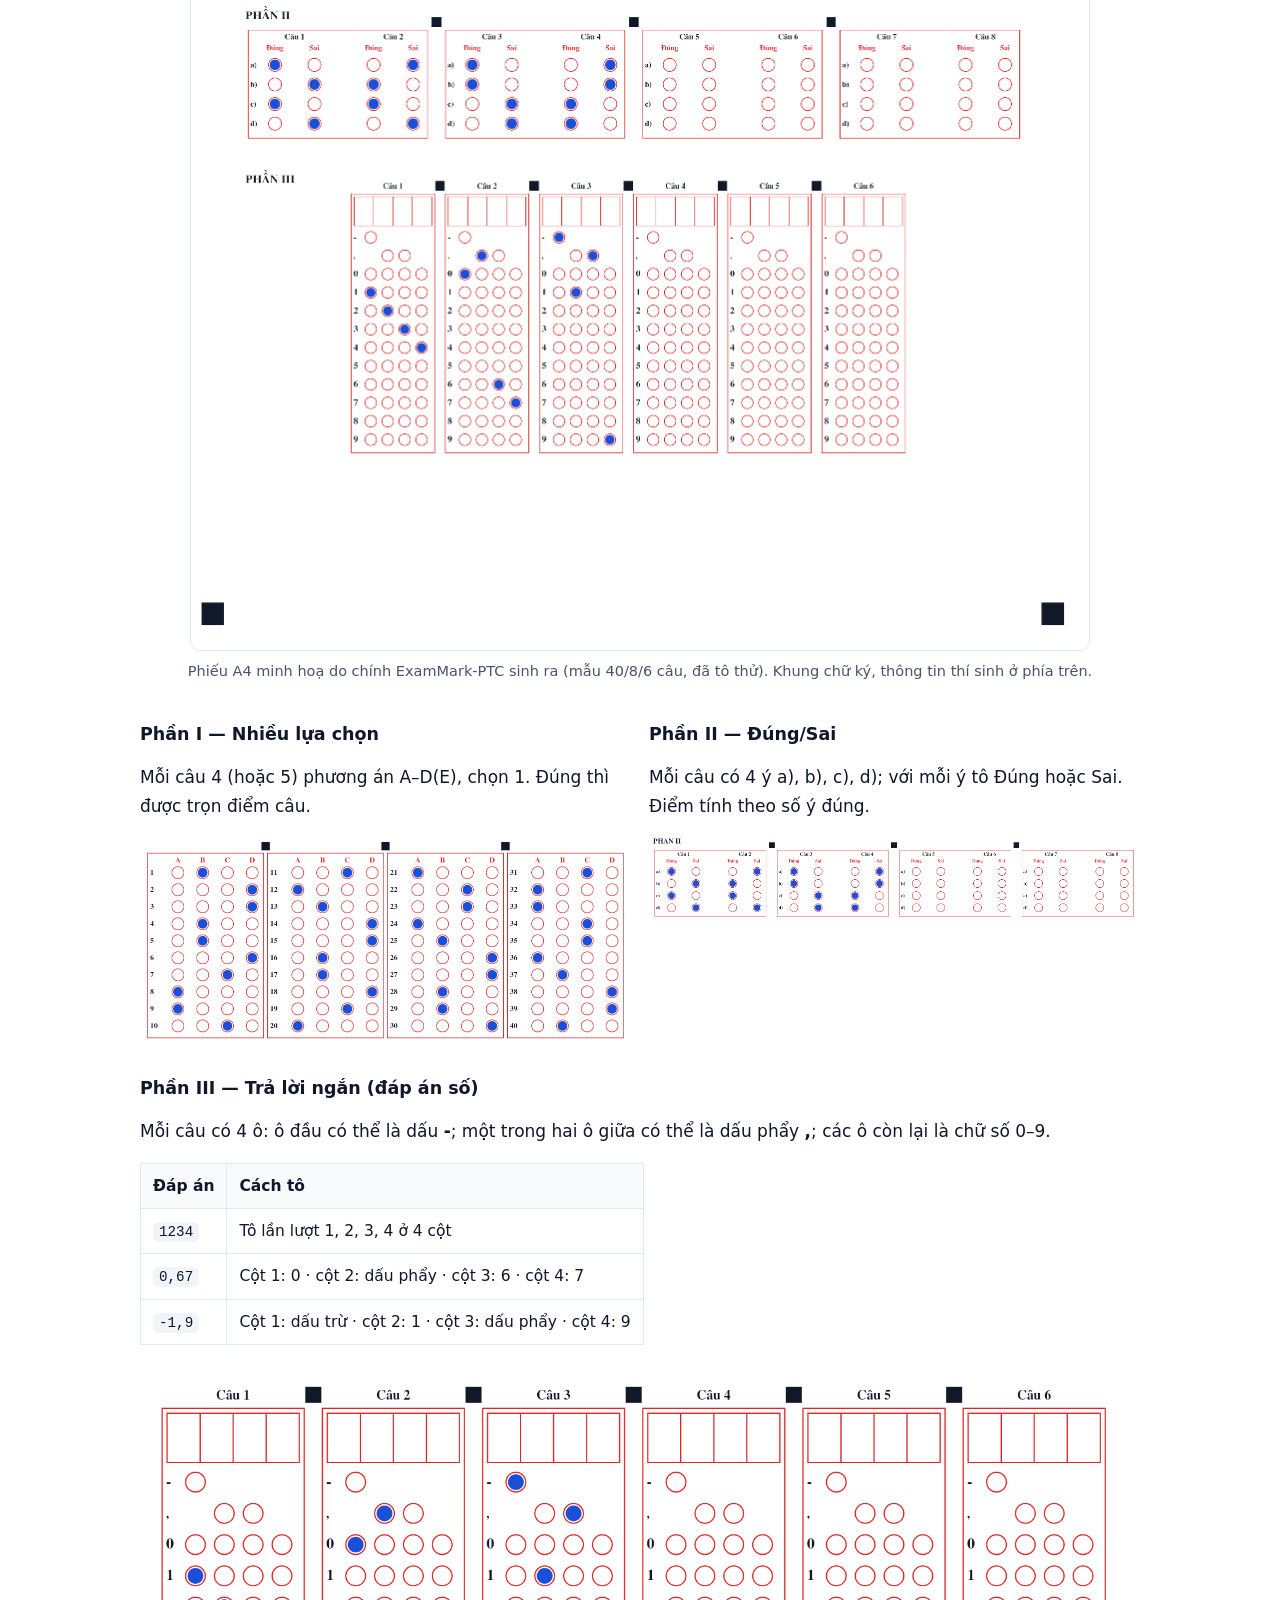
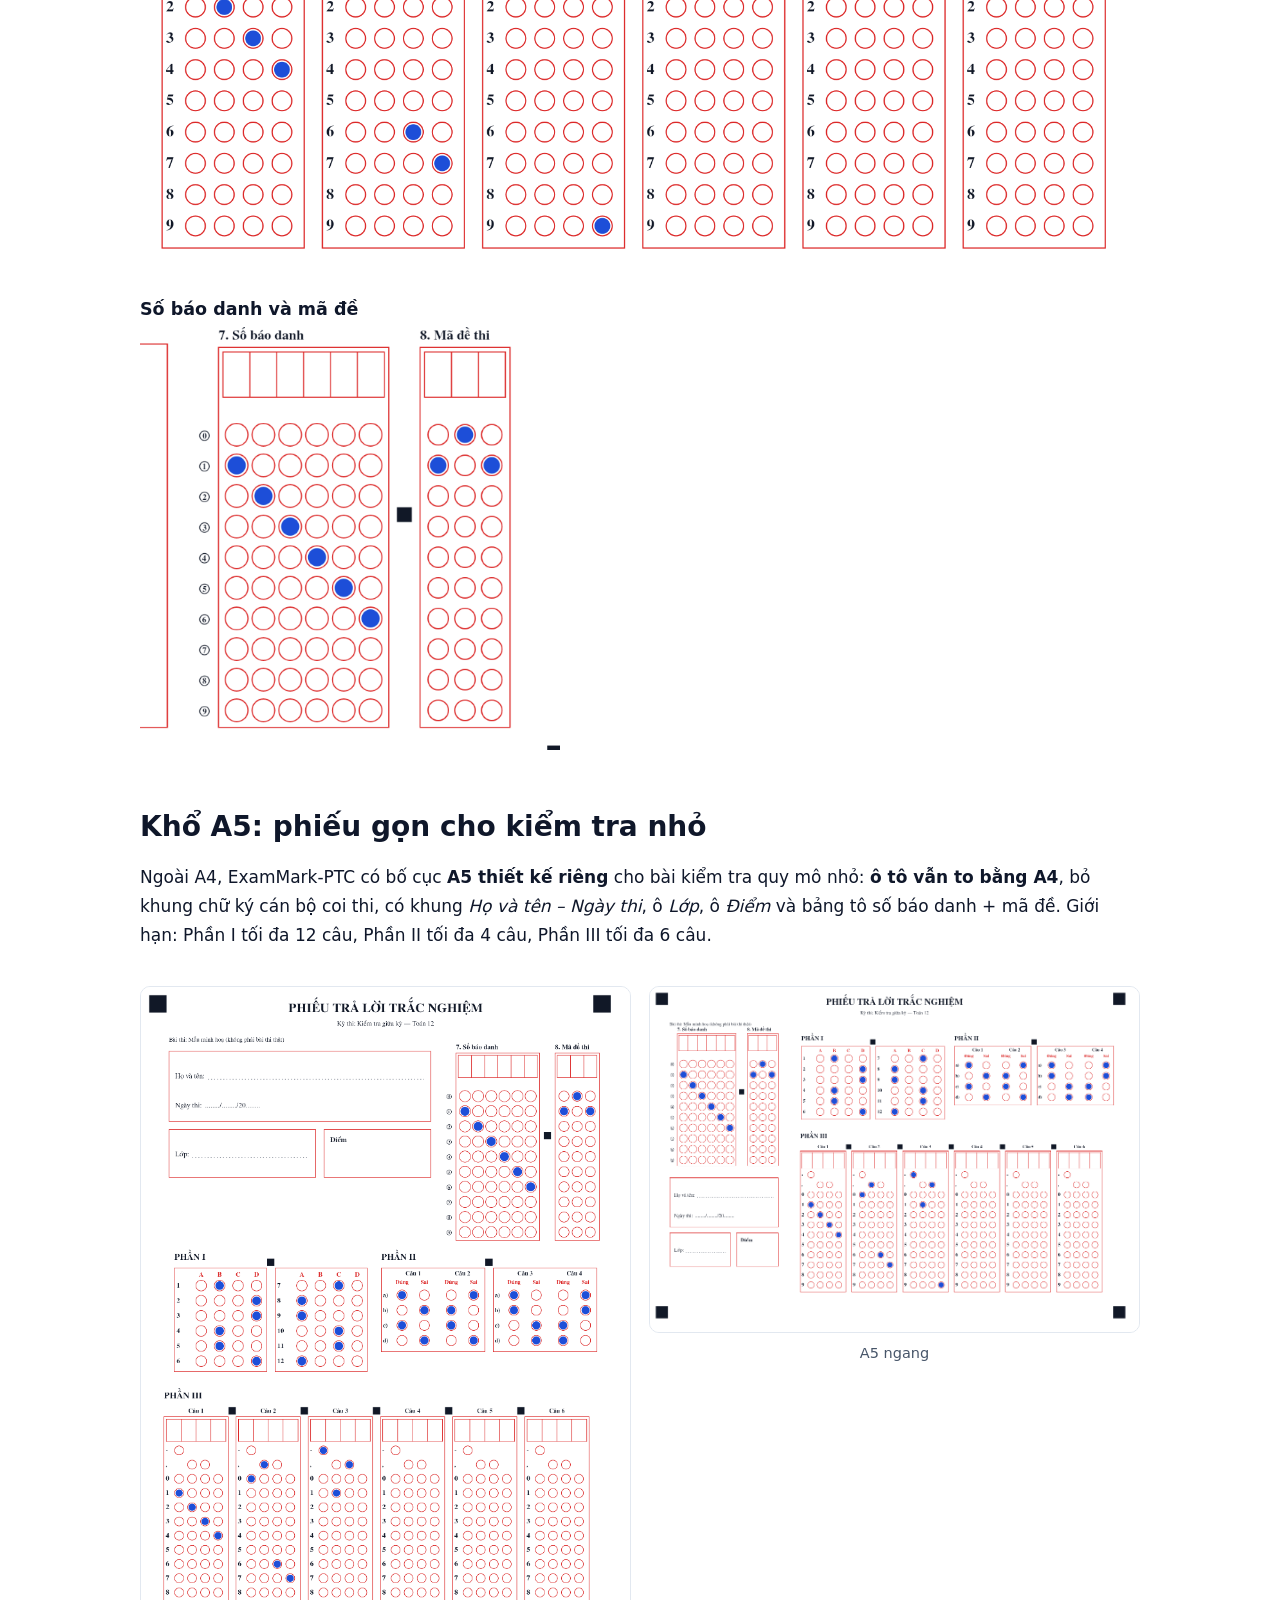
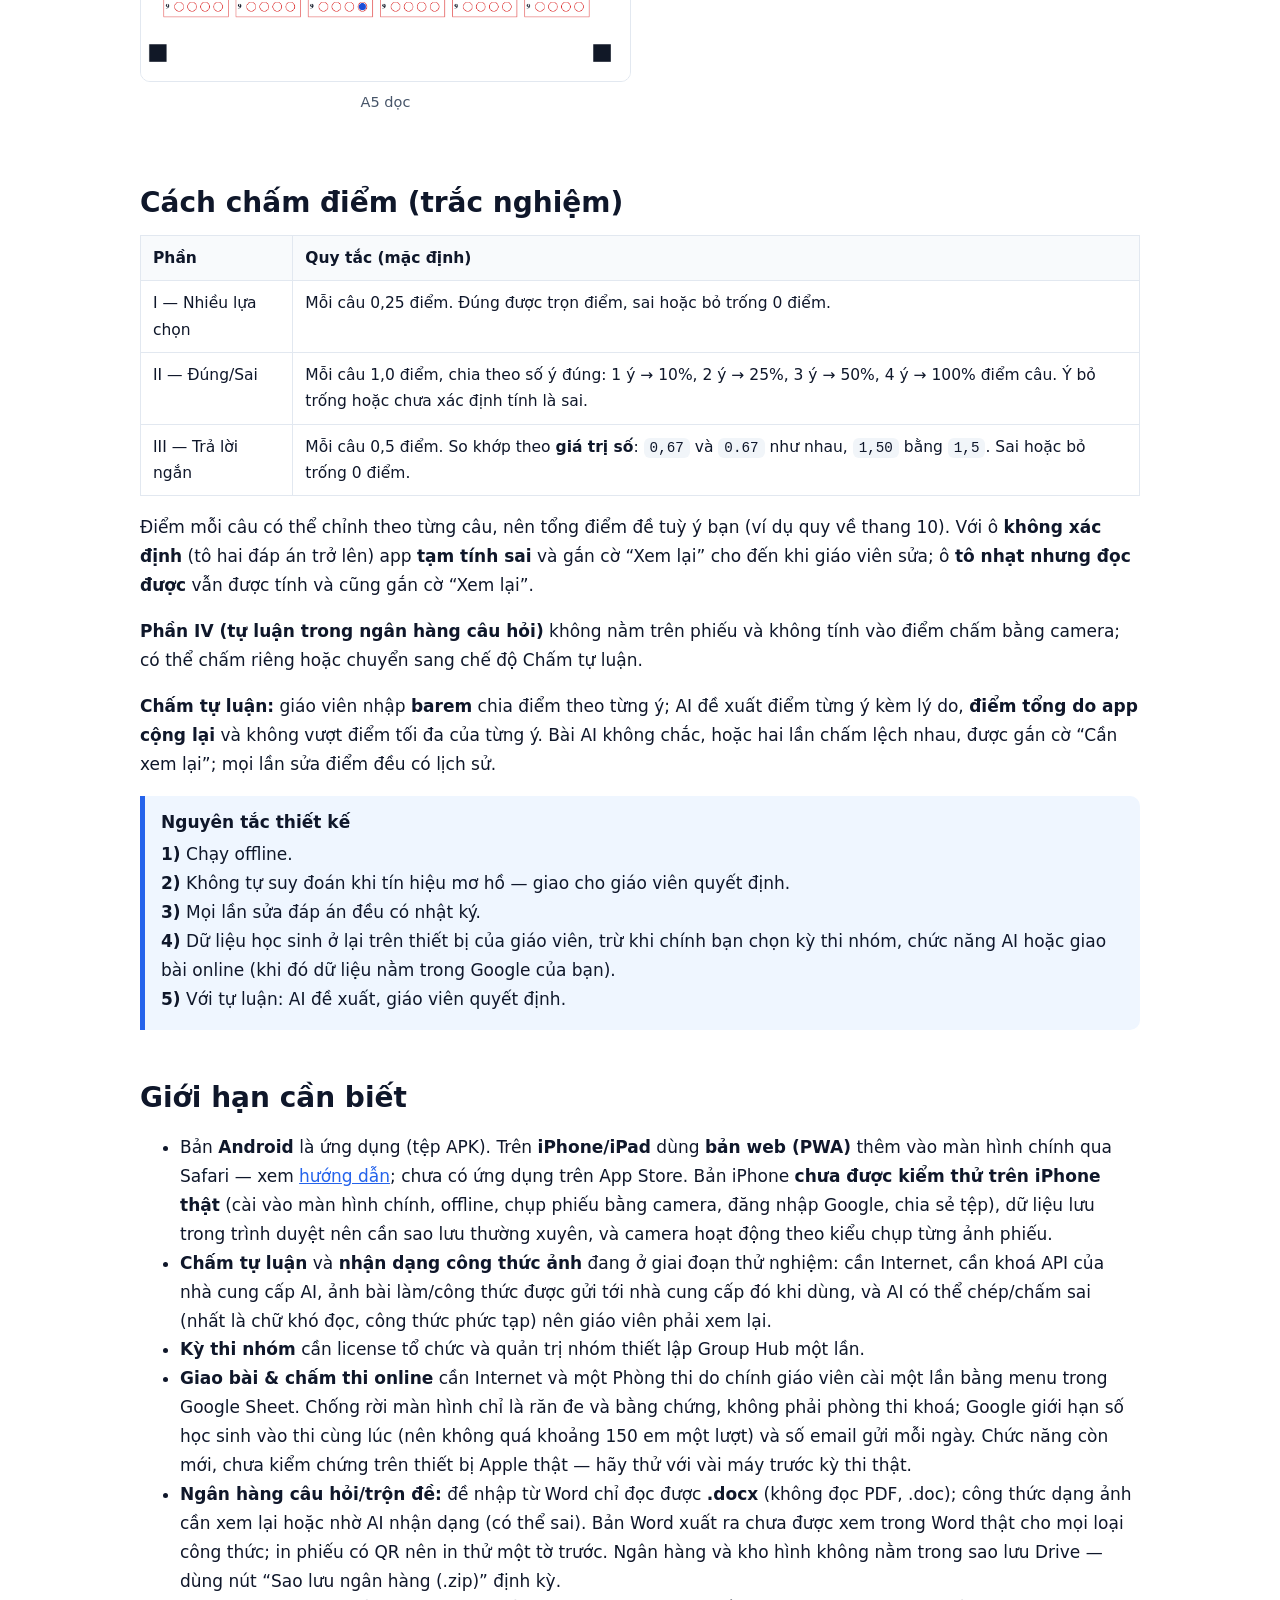
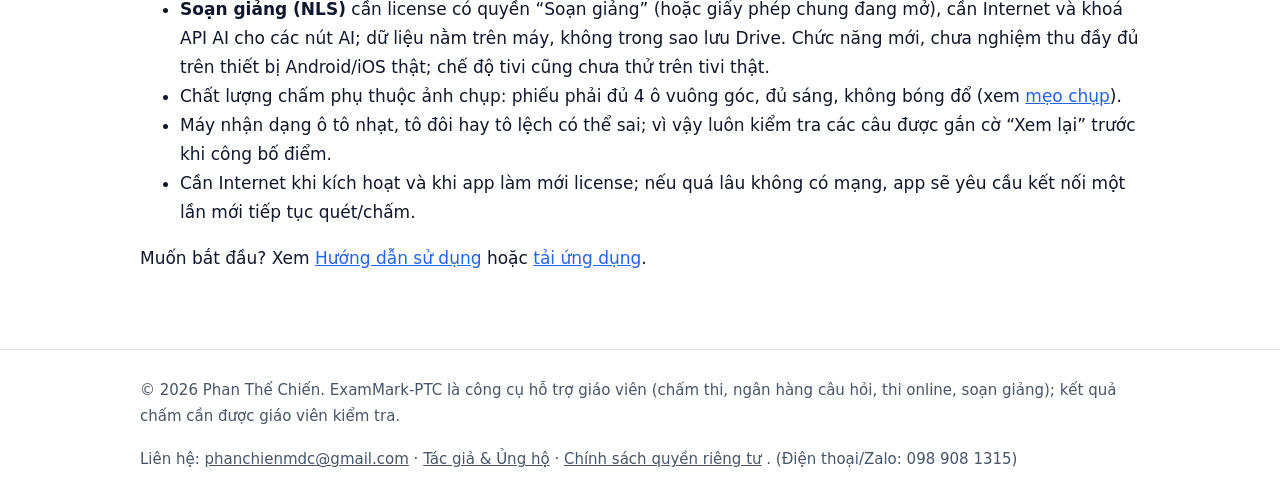
==== commit 20e4517e: "Add files via upload" ====
--- a/gioi-thieu.html
+++ b/gioi-thieu.html
@@ -162,5 +162,6 @@
 <div>© 2026 Phan Thế Chiến. ExamMark-PTC là công cụ hỗ trợ giáo viên (chấm thi, ngân hàng câu hỏi, thi online, soạn giảng); kết quả chấm cần được giáo viên kiểm tra.</div>
 <div>Liên hệ: <a href="mailto:phanchienmdc@gmail.com">phanchienmdc@gmail.com</a> · <a href="tac-gia.html">Tác giả &amp; Ủng hộ</a> · <a href="privacy.html">Chính sách quyền riêng tư</a> . (Điện thoại/Zalo: 098 908 1315)</div>
 </div></footer>
+<script src="assets/nav-tools.js" defer></script>
 </body>
 </html>
--- a/assets/style.css
+++ b/assets/style.css
@@ -0,0 +1,94 @@
+/* ExamMark — trang giới thiệu & hướng dẫn. Tĩnh, không cần JS (chỉ 1 dòng onerror cho ảnh chụp màn hình). */
+:root{--bg:#fff;--ink:#0f172a;--muted:#475569;--line:#e2e8f0;--card:#f8fafc;--brand:#2563eb;--brand-d:#1e3a8a;--ok:#16a34a;--warn:#b45309;--warn-bg:#fffbeb;--bad:#dc2626;--note-bg:#eff6ff;--tip-bg:#f0fdf4;--code:#f1f5f9}
+@media (prefers-color-scheme:dark){:root{--bg:#0b1220;--ink:#e5e7eb;--muted:#94a3b8;--line:#1f2a44;--card:#111a2e;--brand:#60a5fa;--brand-d:#bfdbfe;--warn:#fbbf24;--warn-bg:#2a2108;--note-bg:#0f1b36;--tip-bg:#0d2418;--code:#16213a}img.sheet,.fig img{background:#fff}}
+*{box-sizing:border-box}html{scroll-behavior:smooth;scroll-padding-top:76px}
+body{margin:0;background:var(--bg);color:var(--ink);font:17px/1.7 system-ui,-apple-system,"Segoe UI",Roboto,"Helvetica Neue",Arial,sans-serif;-webkit-text-size-adjust:100%}
+a{color:var(--brand)}a:hover{text-decoration:none}
+img{max-width:100%;height:auto}
+.wrap{max-width:1040px;margin:0 auto;padding:0 20px}
+header.top{position:sticky;top:0;z-index:20;background:color-mix(in srgb,var(--bg) 92%,transparent);backdrop-filter:blur(8px);border-bottom:1px solid var(--line)}
+header.top .wrap{display:flex;align-items:center;gap:18px;min-height:60px;flex-wrap:wrap}
+.brand{display:flex;align-items:center;gap:10px;font-weight:800;font-size:19px;color:var(--ink);text-decoration:none}
+.brand img{width:34px;height:34px;border-radius:8px}
+nav.main{margin-left:auto;display:flex;gap:4px;flex-wrap:wrap}
+nav.main a{padding:8px 12px;border-radius:8px;color:var(--ink);text-decoration:none;font-size:15.5px}
+nav.main a:hover{background:var(--card)}nav.main a[aria-current="page"]{background:var(--note-bg);color:var(--brand);font-weight:700}
+.hero{background:linear-gradient(135deg,#2563eb 0%,#1e3a8a 100%);color:#fff;padding:56px 0 52px}
+.hero h1{font-size:clamp(28px,5vw,44px);line-height:1.2;margin:0 0 14px}
+.hero p{font-size:19px;max-width:720px;margin:0 0 22px;opacity:.95}
+.hero .row{display:flex;gap:28px;align-items:center;flex-wrap:wrap}.hero .row>div:first-child{flex:1 1 440px}
+.hero img.logo{width:150px;height:150px;border-radius:30px;box-shadow:0 12px 36px rgba(0,0,0,.35)}
+.btn{display:inline-block;padding:12px 22px;border-radius:12px;font-weight:700;text-decoration:none;border:2px solid transparent;font-size:17px}
+.btn-primary{background:#fff;color:#1e3a8a}.btn-primary:hover{background:#e0e7ff}
+.btn-ghost{border-color:rgba(255,255,255,.7);color:#fff;margin-left:8px}.btn-ghost:hover{background:rgba(255,255,255,.12)}
+.btn-solid{background:var(--brand);color:#fff}.btn-solid:hover{filter:brightness(1.1)}
+main{padding:34px 0 60px}
+h1,h2,h3,h4{line-height:1.3}h2{font-size:28px;margin:44px 0 12px;padding-top:6px}h3{font-size:21px;margin:30px 0 8px}h4{font-size:17.5px;margin:20px 0 6px}
+h2 .n{display:inline-grid;place-items:center;width:34px;height:34px;border-radius:50%;background:var(--brand);color:#fff;font-size:17px;margin-right:10px;vertical-align:2px}
+.lead{font-size:19px;color:var(--muted)}
+.grid{display:grid;gap:16px;grid-template-columns:repeat(auto-fit,minmax(230px,1fr));margin:18px 0}
+.card{background:var(--card);border:1px solid var(--line);border-radius:14px;padding:18px 18px 14px}.card h3,.card h4{margin:0 0 6px;font-size:18.5px}.card p{margin:6px 0;color:var(--muted);font-size:16px}
+.card .ic{font-size:28px;line-height:1}
+.callout{border-left:5px solid var(--brand);background:var(--note-bg);padding:12px 16px;border-radius:0 10px 10px 0;margin:16px 0}.callout p{margin:4px 0}.callout.warn{border-color:var(--warn);background:var(--warn-bg)}.callout.tip{border-color:var(--ok);background:var(--tip-bg)}
+.callout b.t{display:block;margin-bottom:2px}
+table.tbl{border-collapse:collapse;width:100%;margin:14px 0;font-size:15.5px;display:block;overflow-x:auto}
+.tbl th,.tbl td{border:1px solid var(--line);padding:9px 12px;text-align:left;vertical-align:top}.tbl th{background:var(--card)}
+code,kbd{background:var(--code);padding:2px 6px;border-radius:6px;font-size:.92em;font-family:ui-monospace,Consolas,Menlo,monospace}
+pre{background:var(--code);padding:12px 14px;border-radius:10px;overflow-x:auto;font-size:14.5px}pre code{background:none;padding:0}
+.ui{font-weight:700;background:var(--note-bg);border:1px solid var(--line);padding:1px 7px;border-radius:7px;-webkit-box-decoration-break:clone;box-decoration-break:clone}
+ol.steps{list-style:none;counter-reset:s;padding:0;margin:14px 0}ol.steps>li{counter-increment:s;position:relative;padding:4px 0 10px 46px}
+ol.steps>li::before{content:counter(s);position:absolute;left:0;top:2px;width:32px;height:32px;border-radius:50%;background:var(--brand);color:#fff;display:grid;place-items:center;font-weight:700;font-size:15.5px}
+figure{margin:20px 0}figure img,figure svg{display:block;margin:0 auto;border-radius:10px;border:1px solid var(--line)}figcaption{font-size:14.5px;color:var(--muted);text-align:center;margin-top:8px}
+.shot .ph-box{display:none}.shot.missing img{display:none}
+.shot.missing .ph-box{display:flex;flex-direction:column;gap:4px;align-items:center;justify-content:center;text-align:center;min-height:170px;border:2px dashed var(--line);border-radius:12px;background:var(--card);color:var(--muted);padding:16px;font-size:15px}
+.shot.missing .ph-box b{color:var(--ink)}.shot.missing .ph-box code{font-size:13.5px}
+.two{display:grid;gap:18px;grid-template-columns:repeat(auto-fit,minmax(300px,1fr));align-items:start}
+.layout>article{min-width:0}.layout{display:grid;grid-template-columns:240px minmax(0,1fr);gap:34px;align-items:start}
+nav.toc{position:sticky;top:76px;max-height:calc(100vh - 96px);overflow:auto;font-size:14.5px;border-right:1px solid var(--line);padding-right:14px}
+nav.toc b{display:block;margin-bottom:6px}nav.toc a{display:block;padding:4px 8px;border-radius:6px;color:var(--muted);text-decoration:none;line-height:1.35}nav.toc a:hover{background:var(--card);color:var(--ink)}
+@media (max-width:900px){.layout{grid-template-columns:minmax(0,1fr)}nav.toc{position:static;border:1px solid var(--line);border-radius:12px;padding:10px;max-height:none}}
+.pill{display:inline-block;padding:2px 10px;border-radius:999px;font-size:13.5px;font-weight:700;background:var(--note-bg);color:var(--brand);border:1px solid var(--line)}
+details{border:1px solid var(--line);border-radius:12px;padding:10px 16px;margin:10px 0;background:var(--card)}summary{cursor:pointer;font-weight:700}
+footer.bot{border-top:1px solid var(--line);padding:28px 0;color:var(--muted);font-size:15px}footer.bot .wrap{display:flex;gap:18px;flex-wrap:wrap;justify-content:space-between}footer.bot a{color:var(--muted)}
+@media print{header.top,nav.toc,.hero .btn,footer.bot{display:none}body{font-size:12pt}a{color:inherit}.layout{display:block}}
+@media (max-width:700px){header.top{position:static}html{scroll-padding-top:12px}header.top .wrap{gap:6px;padding-top:8px;padding-bottom:4px}nav.main{margin-left:0;width:100%;flex-wrap:nowrap;overflow-x:auto;-webkit-overflow-scrolling:touch}nav.main a{white-space:nowrap;font-size:15px;padding:7px 10px}.hero{padding:34px 0}.hero img.logo{width:96px;height:96px;border-radius:22px}.btn-ghost{margin:10px 0 0}h2{font-size:24px}}
+h2 .pill{vertical-align:middle;margin-left:10px}
+
+/* ---- Thiết bị (Android / iPhone) & thông báo nền tảng ---- */
+.dev{display:grid;gap:16px;grid-template-columns:repeat(auto-fit,minmax(300px,1fr));margin:18px 0}
+.dev .card h3{font-size:20px}
+.dev .tag{display:inline-block;margin-left:8px;font-size:12.5px;font-weight:700;padding:1px 9px;border-radius:999px;background:var(--brand);color:#fff;vertical-align:middle}
+.dev .card.you{outline:3px solid var(--brand);outline-offset:2px}
+.dev .btn{margin-top:6px}
+.hero .btn-ios{background:#0b1220;color:#fff;border-color:rgba(255,255,255,.55);margin-left:8px}.hero .btn-ios:hover{background:#111c33}
+.hero .note{font-size:15px;opacity:.9;margin:6px 0 0}
+#plat-banner{display:none;border-radius:12px;padding:12px 16px;margin:0 0 18px;font-size:16px;border:1px solid var(--line);background:var(--note-bg)}
+#plat-banner.show{display:block}#plat-banner.ios{border-left:5px solid var(--brand)}#plat-banner.android{border-left:5px solid var(--ok);background:var(--tip-bg)}#plat-banner.warn{border-left:5px solid var(--warn);background:var(--warn-bg)}
+#plat-banner b.t{display:block;margin-bottom:2px}#plat-banner a{font-weight:700}
+.sharekey{display:inline-block;border:1px solid var(--line);background:var(--card);border-radius:7px;padding:0 7px;font-weight:700}
+/* ---- Trang Tác giả & Ủng hộ ---- */
+.hero.slim{padding:44px 0 40px}.hero.slim p{margin-bottom:0}
+.author{display:flex;gap:18px;align-items:flex-start;flex-wrap:wrap}
+.author .av{width:84px;height:84px;border-radius:50%;background:linear-gradient(135deg,#2563eb,#1e3a8a);color:#fff;display:grid;place-items:center;font-size:34px;font-weight:800;flex:none}
+.author .info{flex:1 1 280px}.author h3{margin:0 0 2px;font-size:22px}.author .role{color:var(--muted);margin:0 0 8px;font-size:15.5px}
+.tiers{display:grid;gap:14px;grid-template-columns:repeat(auto-fit,minmax(165px,1fr));margin:18px 0}
+.tier{background:var(--card);border:1px solid var(--line);border-radius:14px;padding:16px;text-align:center}
+.tier .ic{font-size:34px;line-height:1.1}.tier h4{margin:6px 0 2px;font-size:18px}.tier .amt{font-weight:800;color:var(--brand);font-size:19px}.tier p{margin:6px 0 0;color:var(--muted);font-size:15px}
+.tier.hot{border:2px solid var(--brand);position:relative}.tier.hot::after{content:"Được chọn nhiều";position:absolute;top:-11px;left:50%;transform:translateX(-50%);background:var(--brand);color:#fff;font-size:12px;font-weight:700;padding:1px 10px;border-radius:999px;white-space:nowrap}
+.donate{display:grid;gap:22px;grid-template-columns:minmax(220px,300px) minmax(0,1fr);align-items:center;background:var(--card);border:1px solid var(--line);border-radius:16px;padding:20px;margin:18px 0}
+.donate .qr{text-align:center}.donate .qr img{width:100%;max-width:280px;border-radius:12px;border:1px solid var(--line);background:#fff}
+.donate .qr .ph{display:none}.donate .qr.missing img{display:none}
+.donate .qr.missing .ph{display:flex;align-items:center;justify-content:center;text-align:center;min-height:220px;border:2px dashed var(--line);border-radius:12px;color:var(--muted);padding:14px;font-size:15px}
+.donate dl{margin:0}.donate dt{font-size:13.5px;color:var(--muted);text-transform:uppercase;letter-spacing:.04em;margin-top:10px}.donate dd{margin:2px 0 0;font-weight:700;font-size:18px;word-break:break-word}
+@media (max-width:700px){.donate{grid-template-columns:minmax(0,1fr)}.hero .btn-ios{margin:10px 0 0}}
+.uses{list-style:none;padding:0;margin:12px 0}.uses li{padding:8px 0 8px 38px;position:relative;border-bottom:1px dashed var(--line)}.uses li::before{content:attr(data-i);position:absolute;left:4px;top:6px;font-size:22px}
+
+/* ---- 6 trụ cột chức năng ---- */
+.pillars{display:grid;gap:16px;grid-template-columns:repeat(auto-fit,minmax(290px,1fr));margin:18px 0}
+.pillar{background:var(--card);border:1px solid var(--line);border-top:4px solid var(--brand);border-radius:14px;padding:18px 18px 14px}
+.pillar .ic{font-size:34px;line-height:1}.pillar h3{margin:8px 0 6px;font-size:19.5px}.pillar p{margin:6px 0;color:var(--muted);font-size:16px}.pillar p b{color:var(--ink)}
+.hero .tagline{display:inline-block;background:rgba(255,255,255,.16);border:1px solid rgba(255,255,255,.35);border-radius:999px;padding:3px 14px;font-size:15px;margin:0 0 12px}
+.tv-steps{margin:10px 0}
+
+/* menu gọn hơn để vừa một hàng với tên ExamMark-PTC */
+@media (min-width:701px){header.top .wrap{gap:10px}nav.main{gap:0}nav.main a{padding:8px 9px;font-size:14.5px;white-space:nowrap}.brand{font-size:18px}}
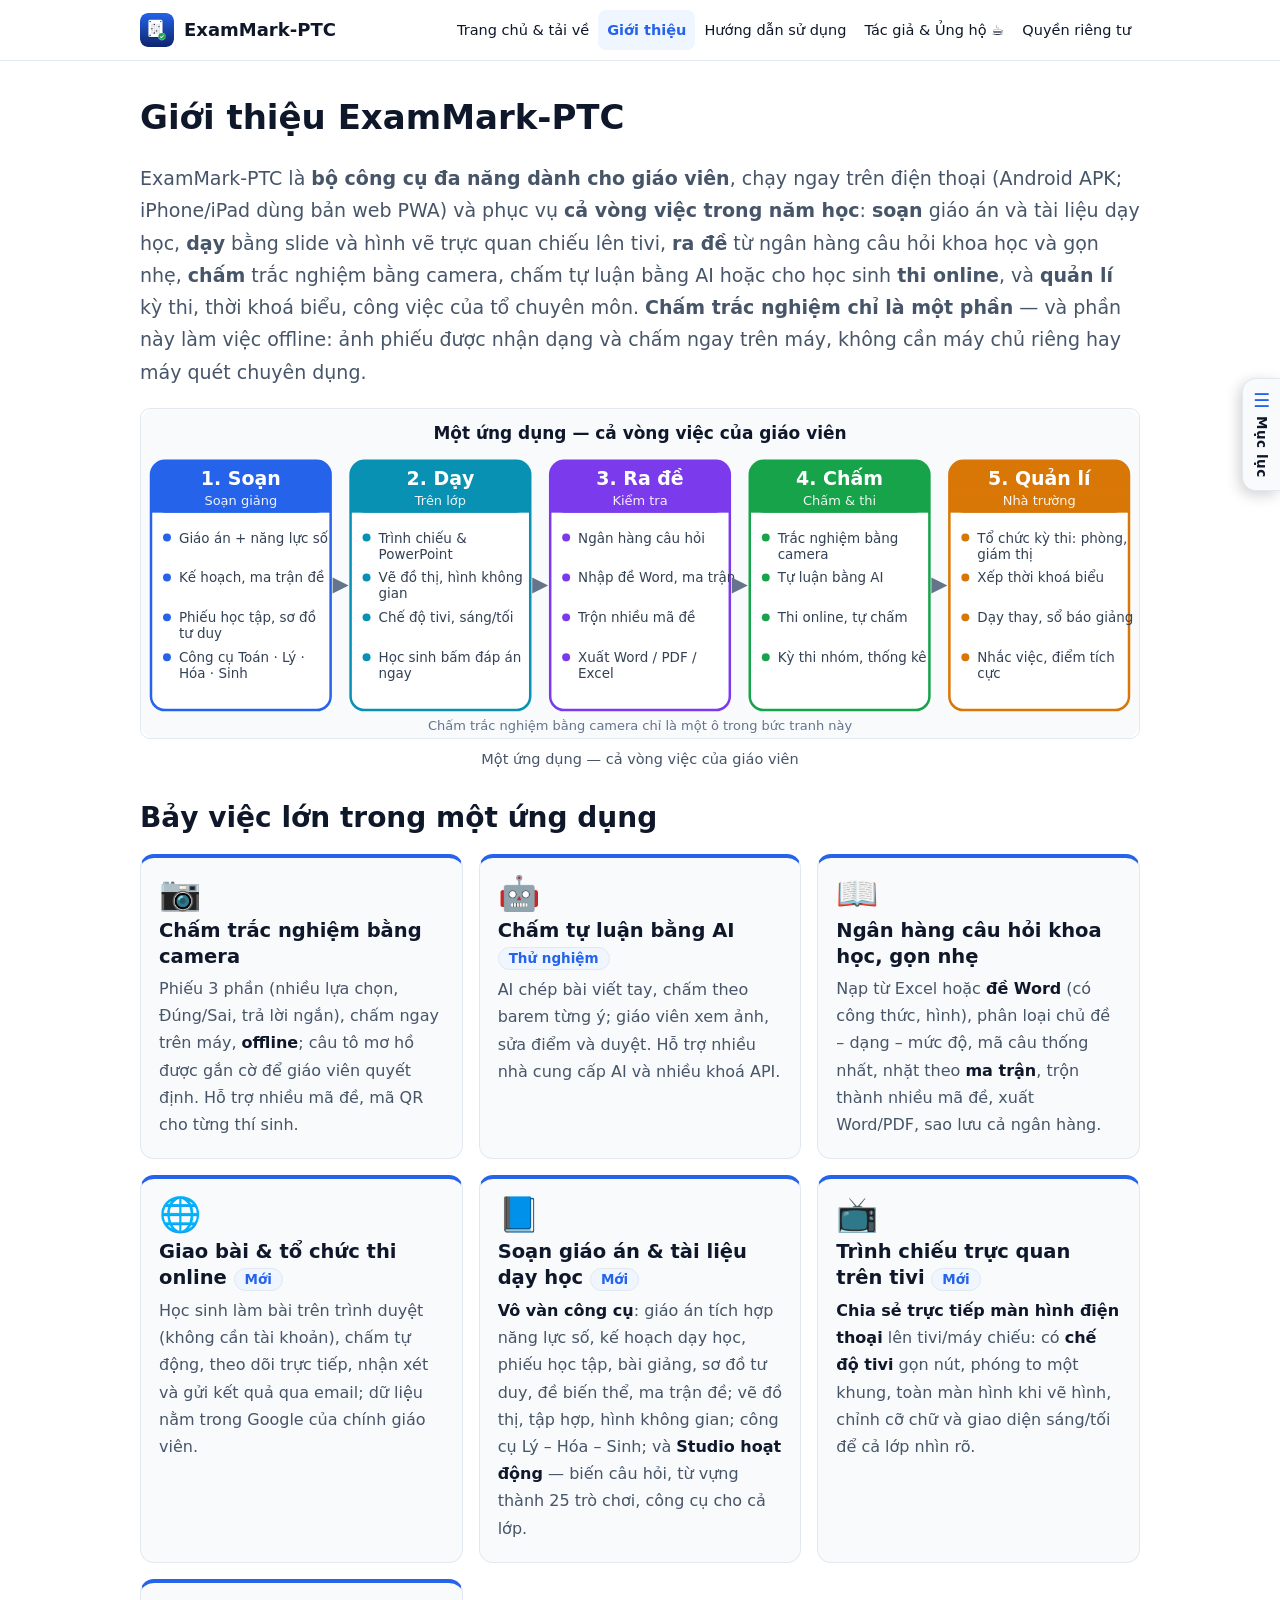
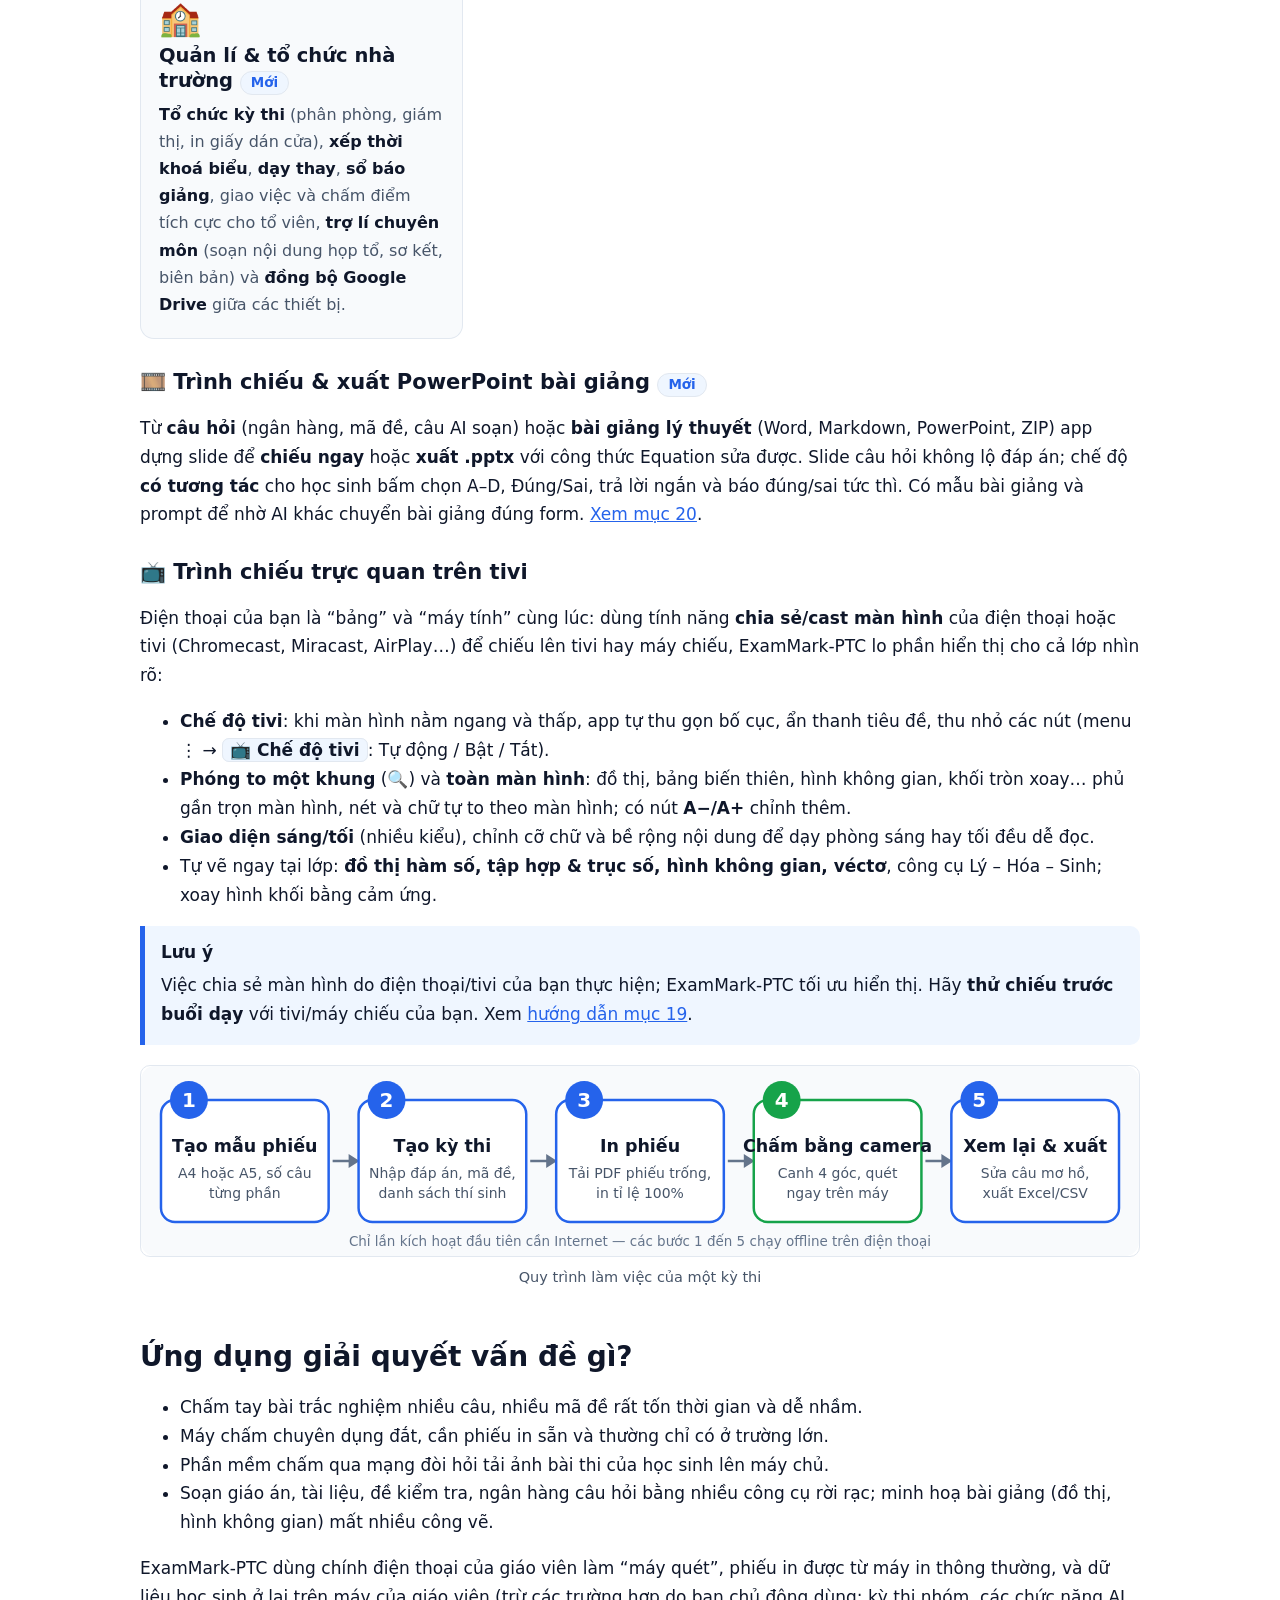
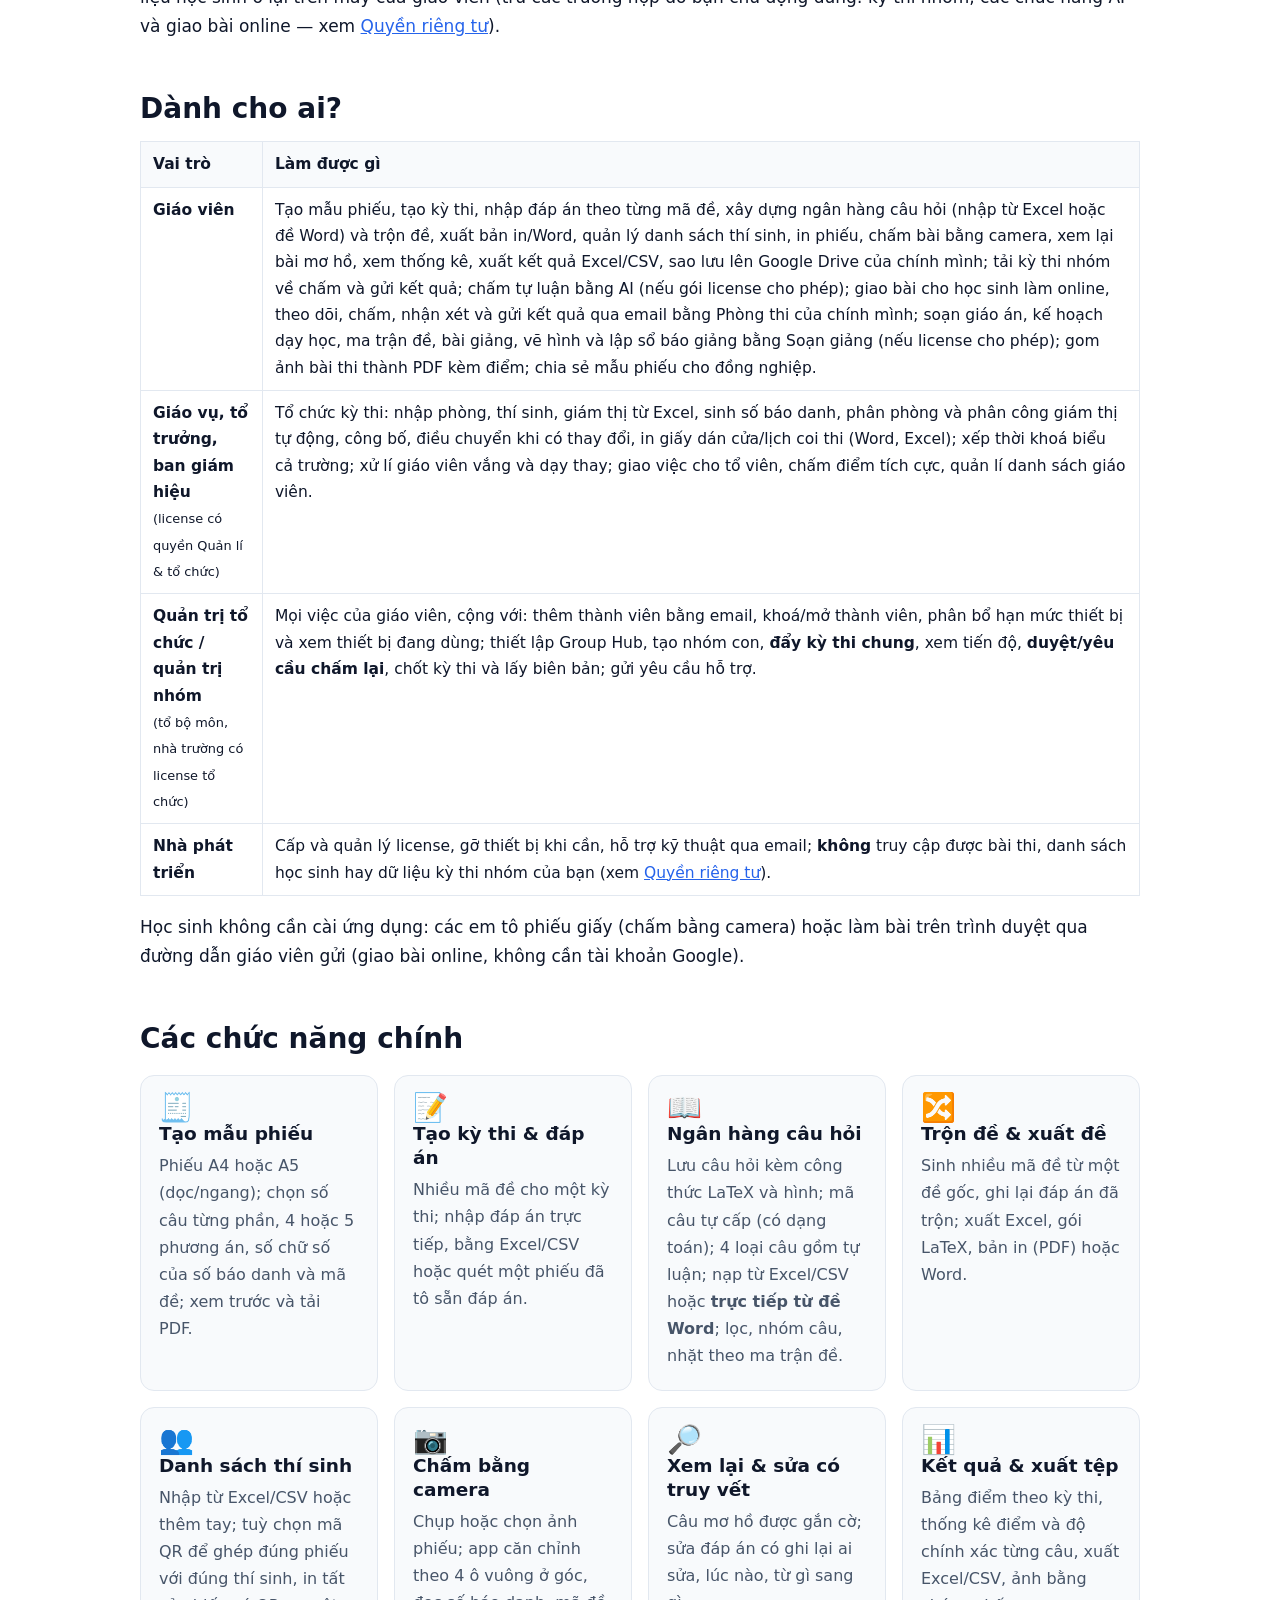
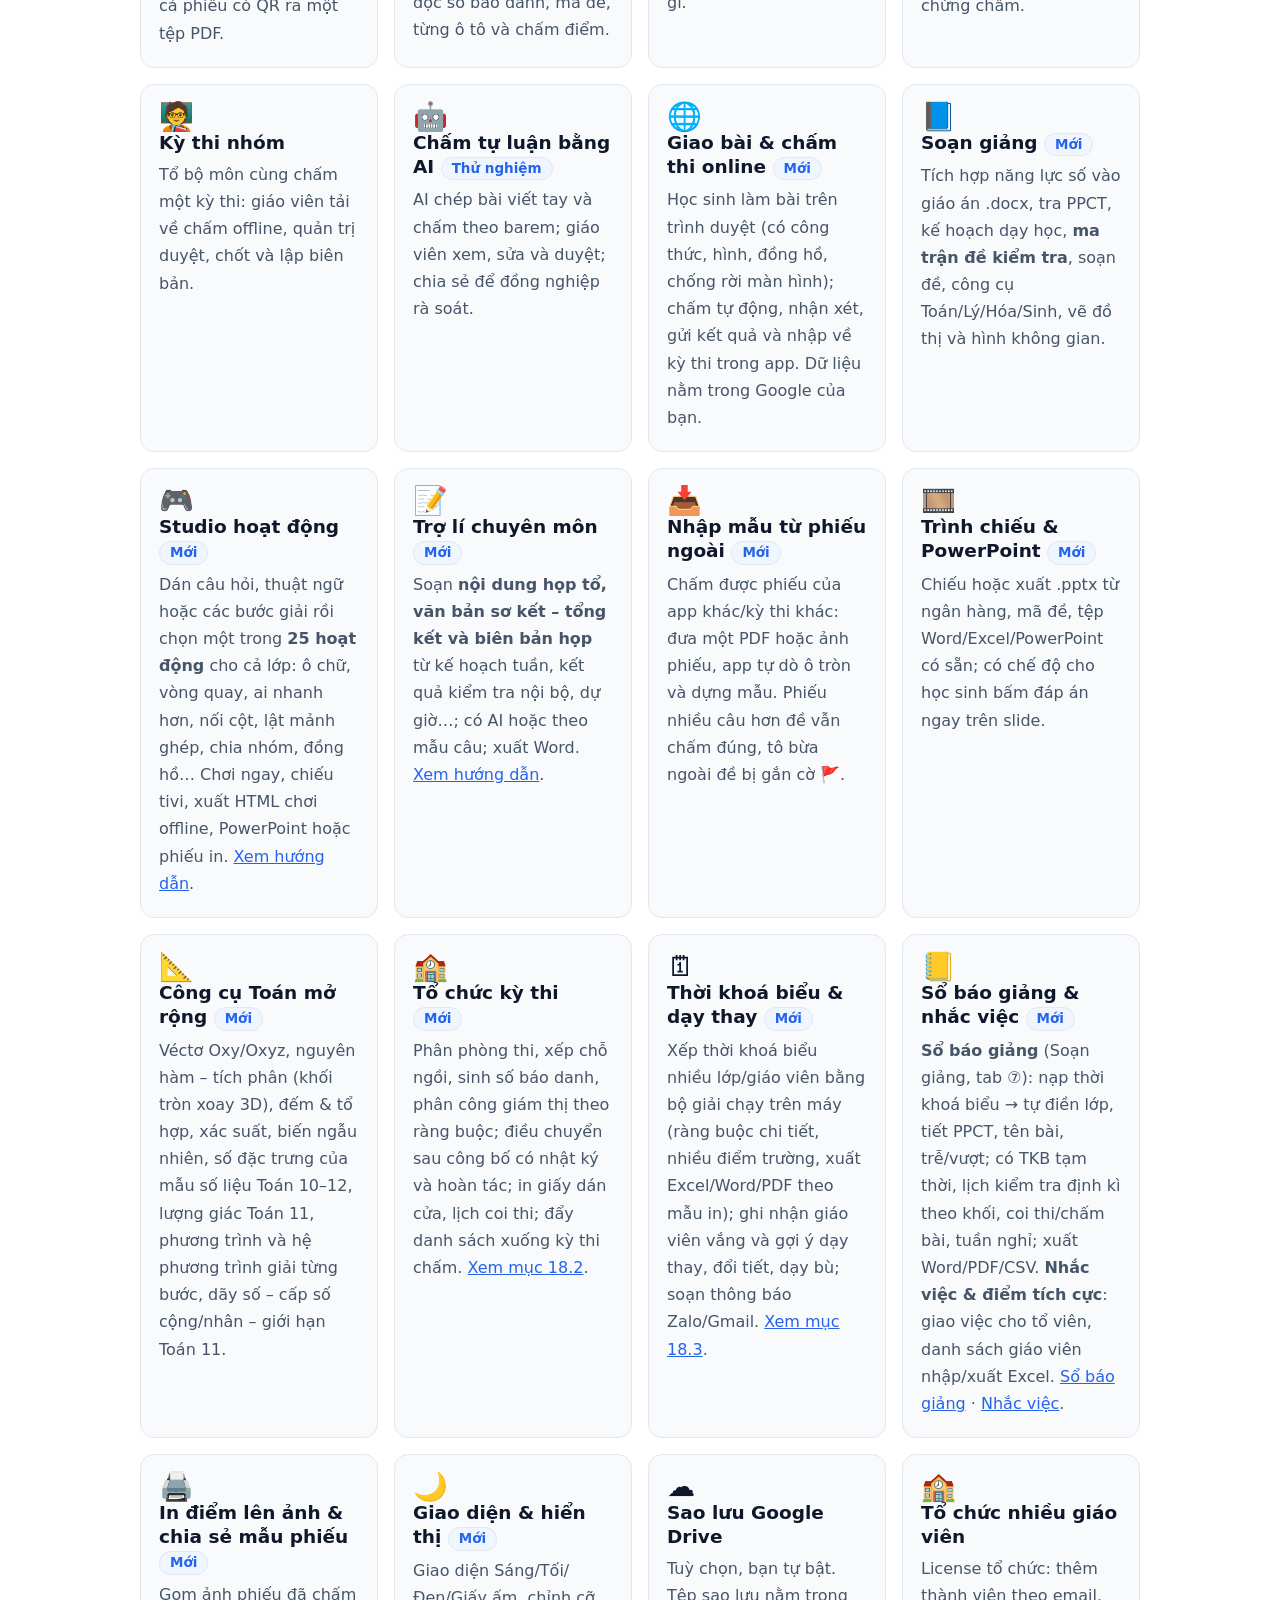
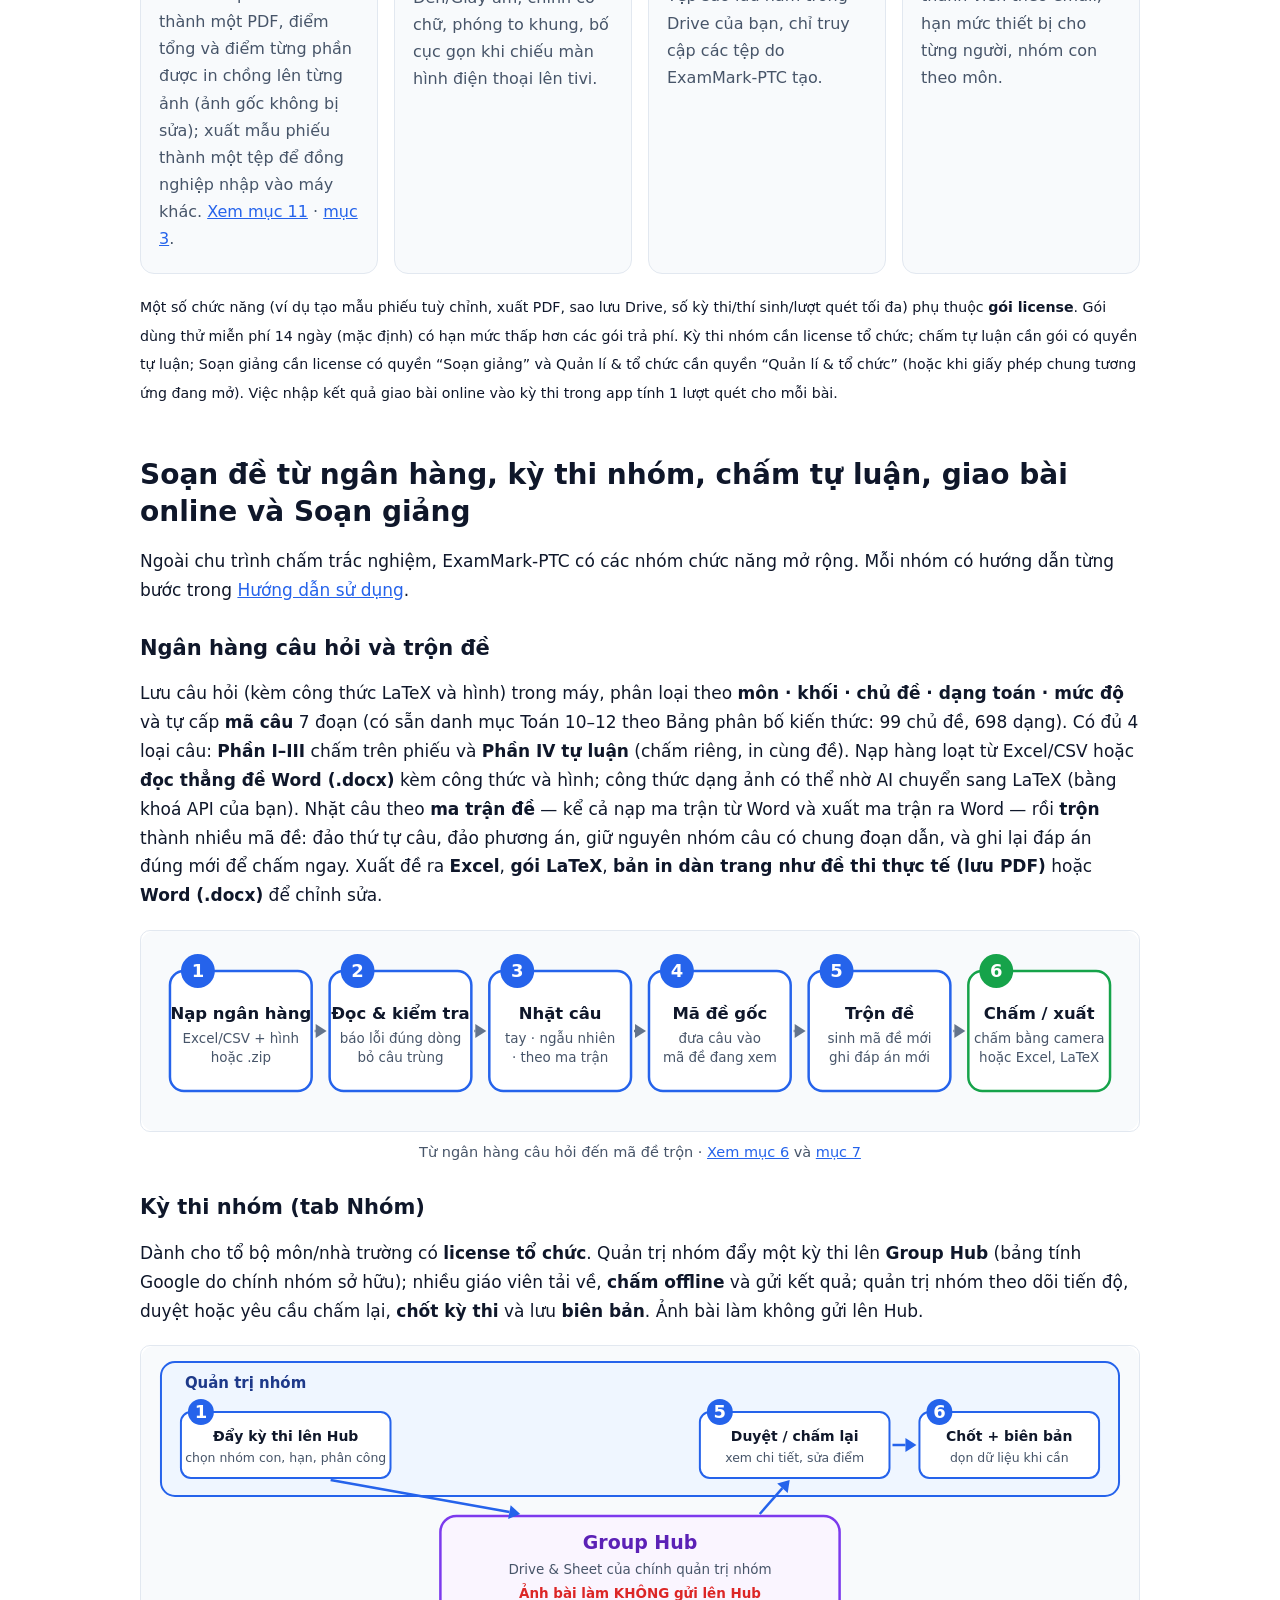
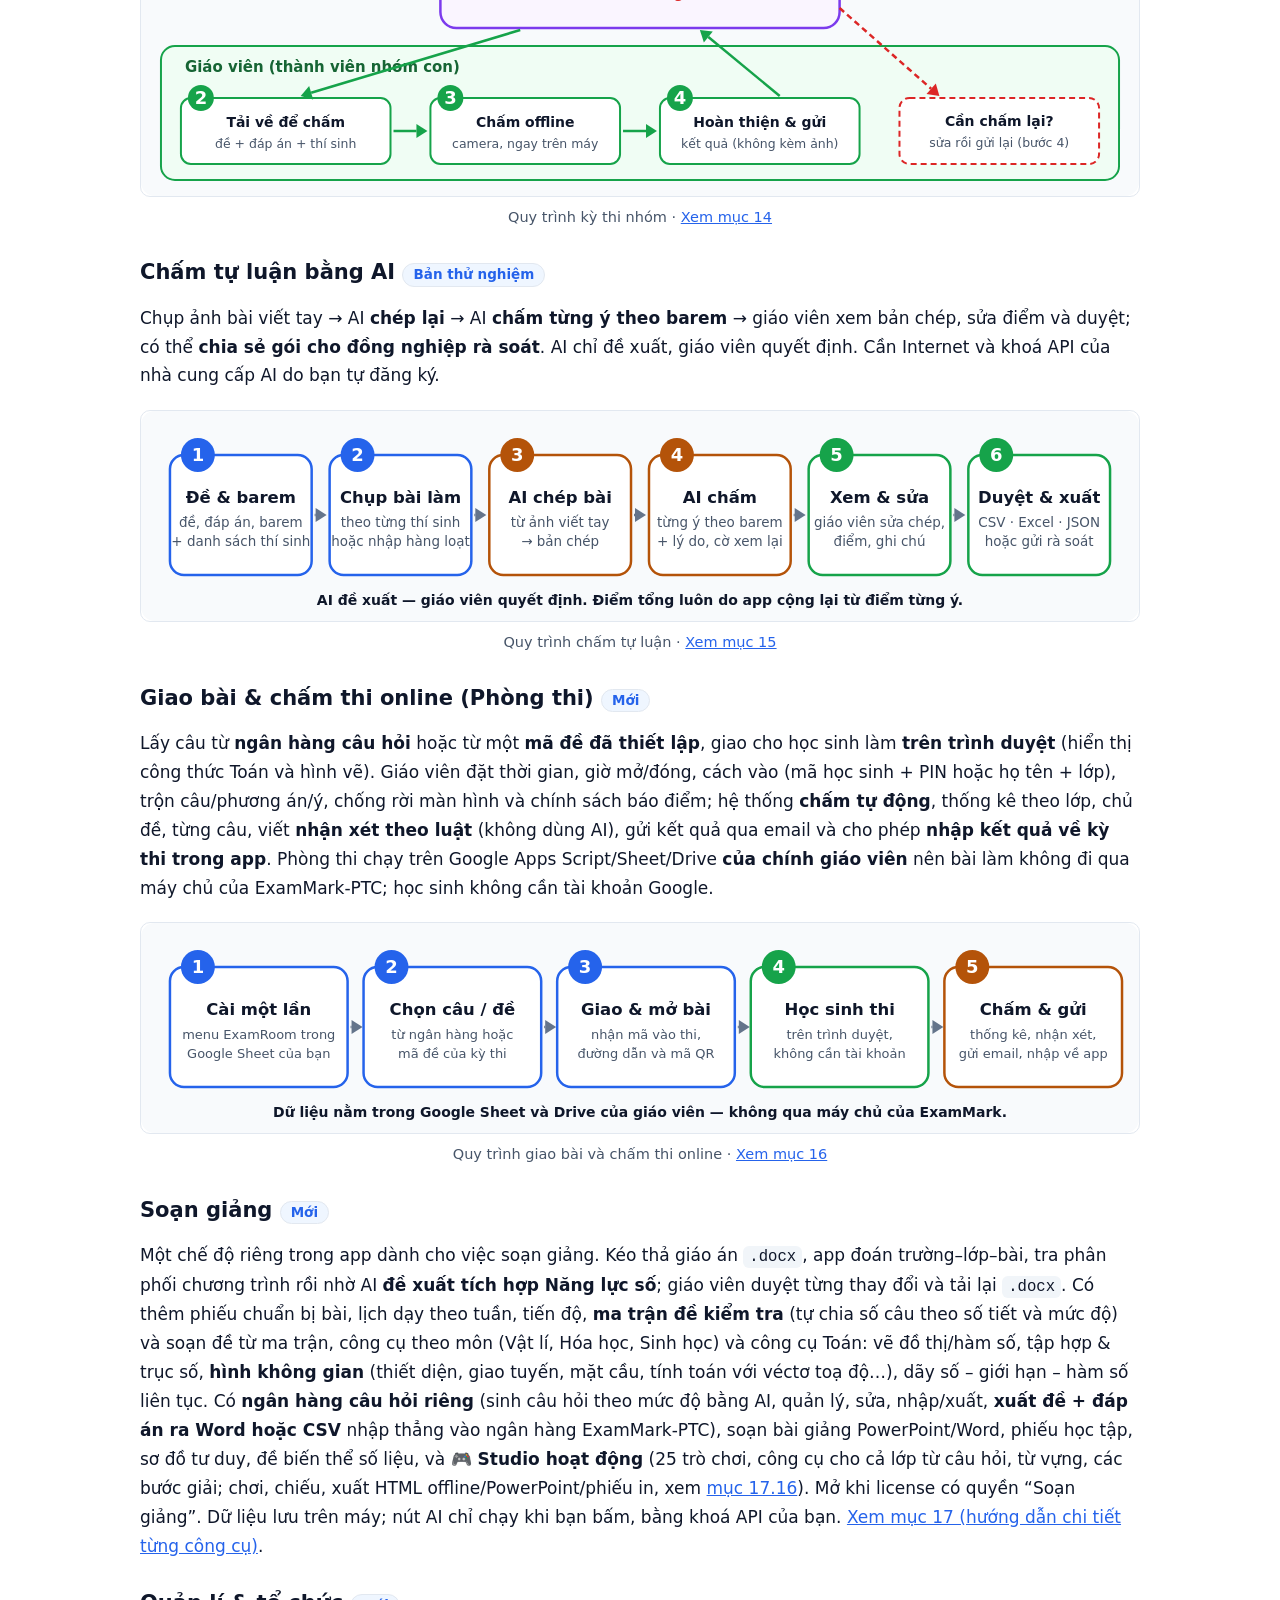
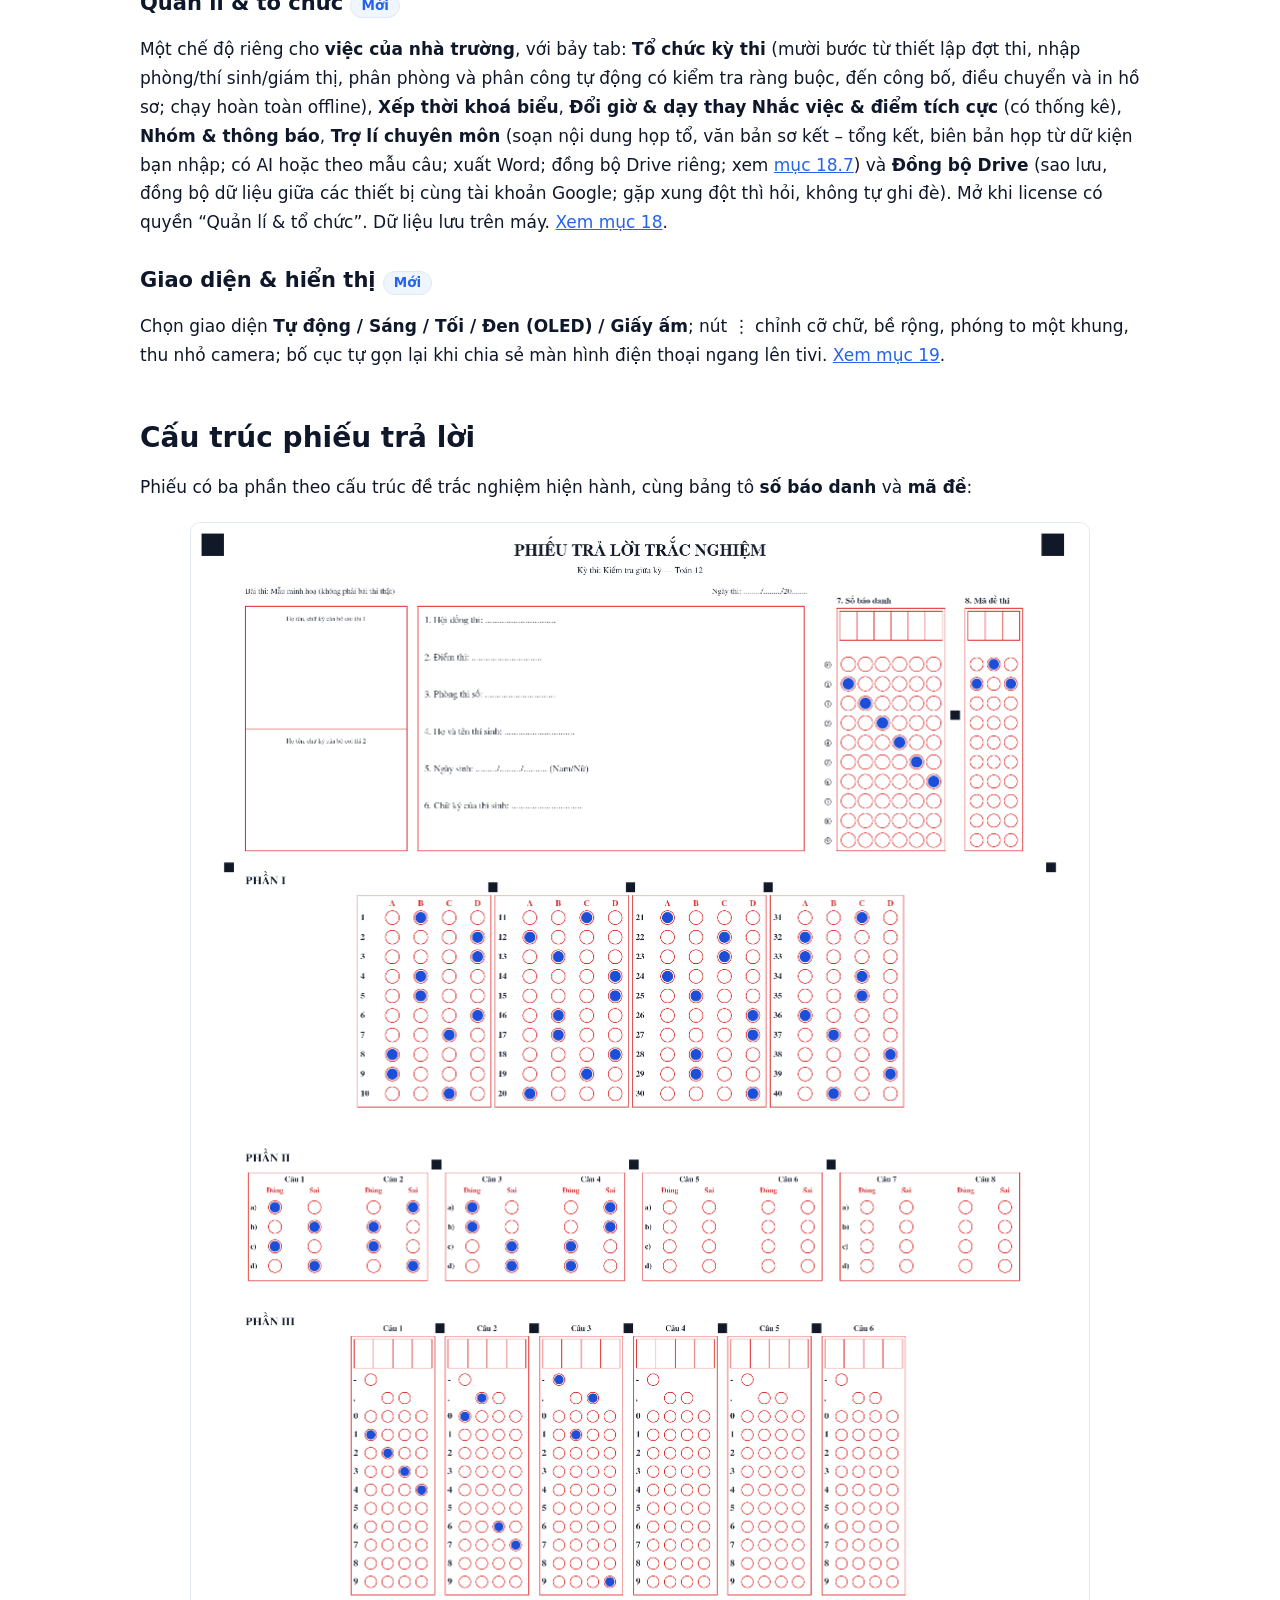
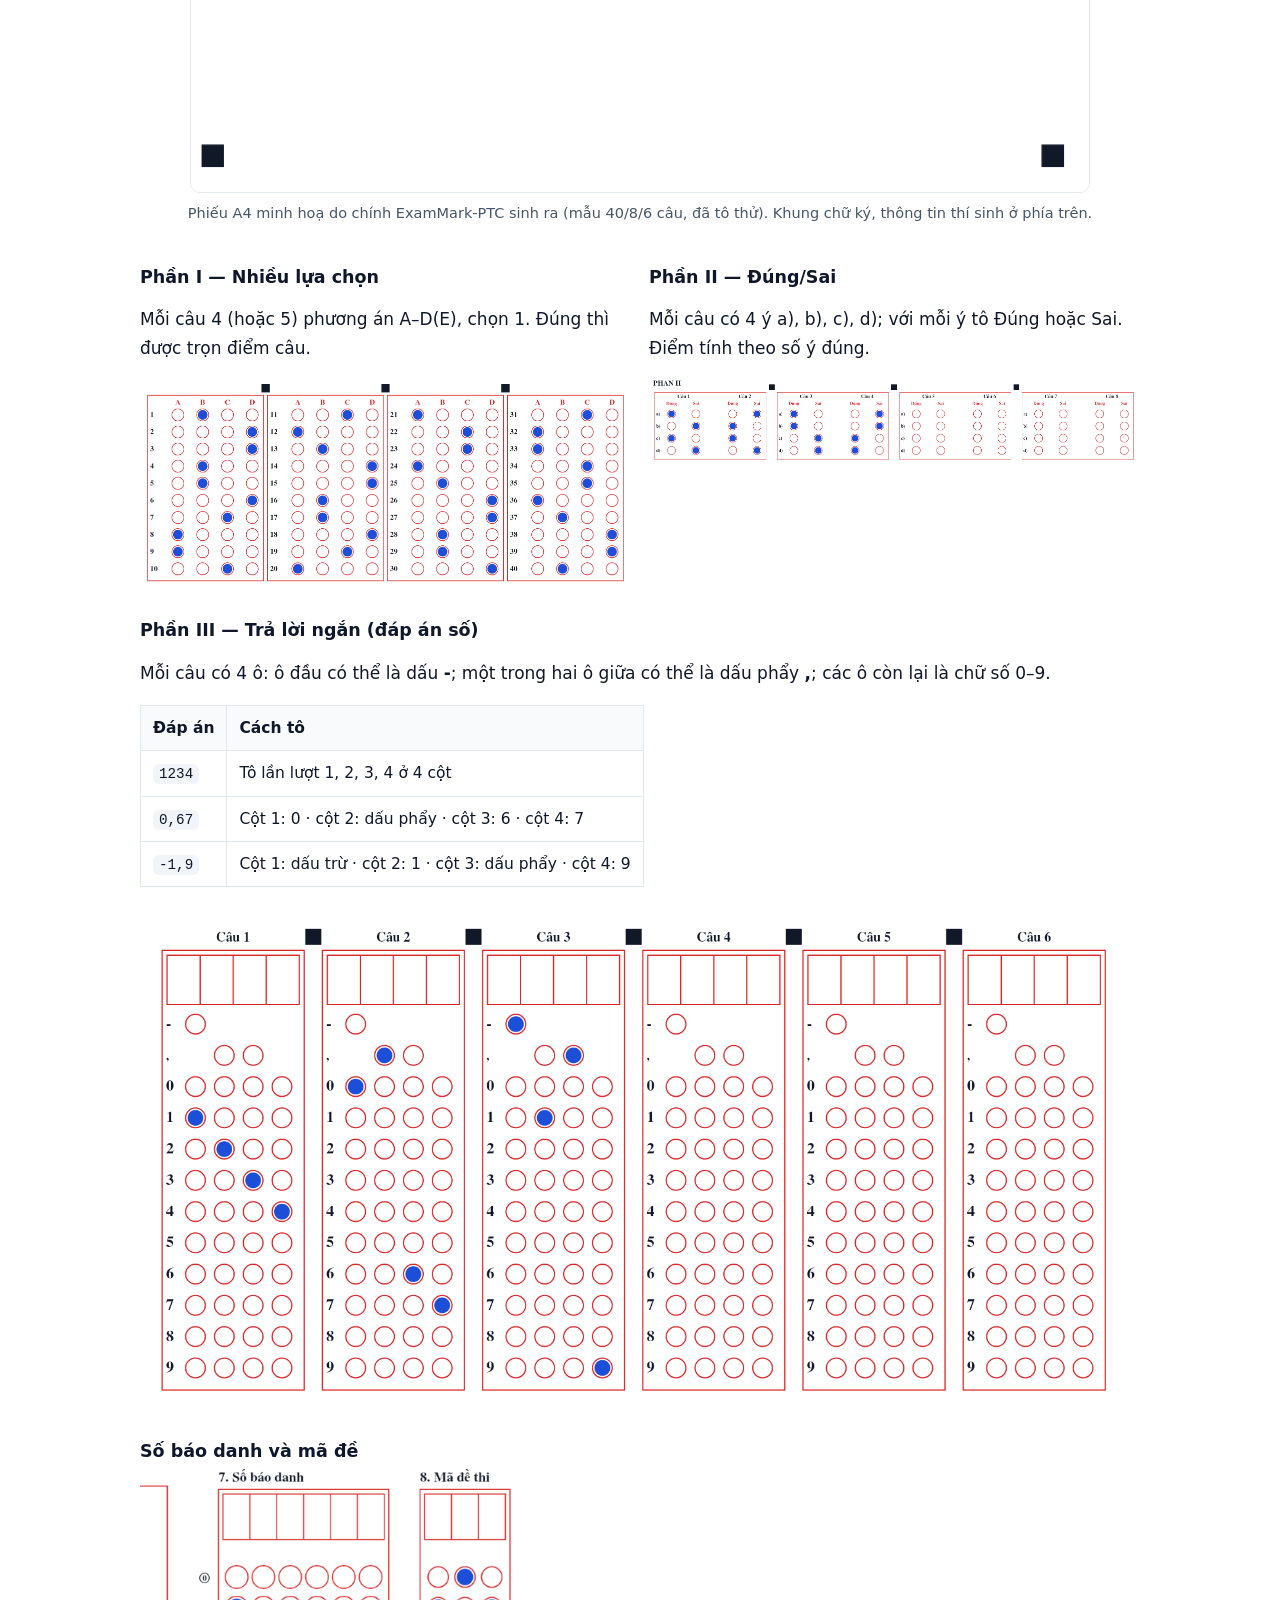
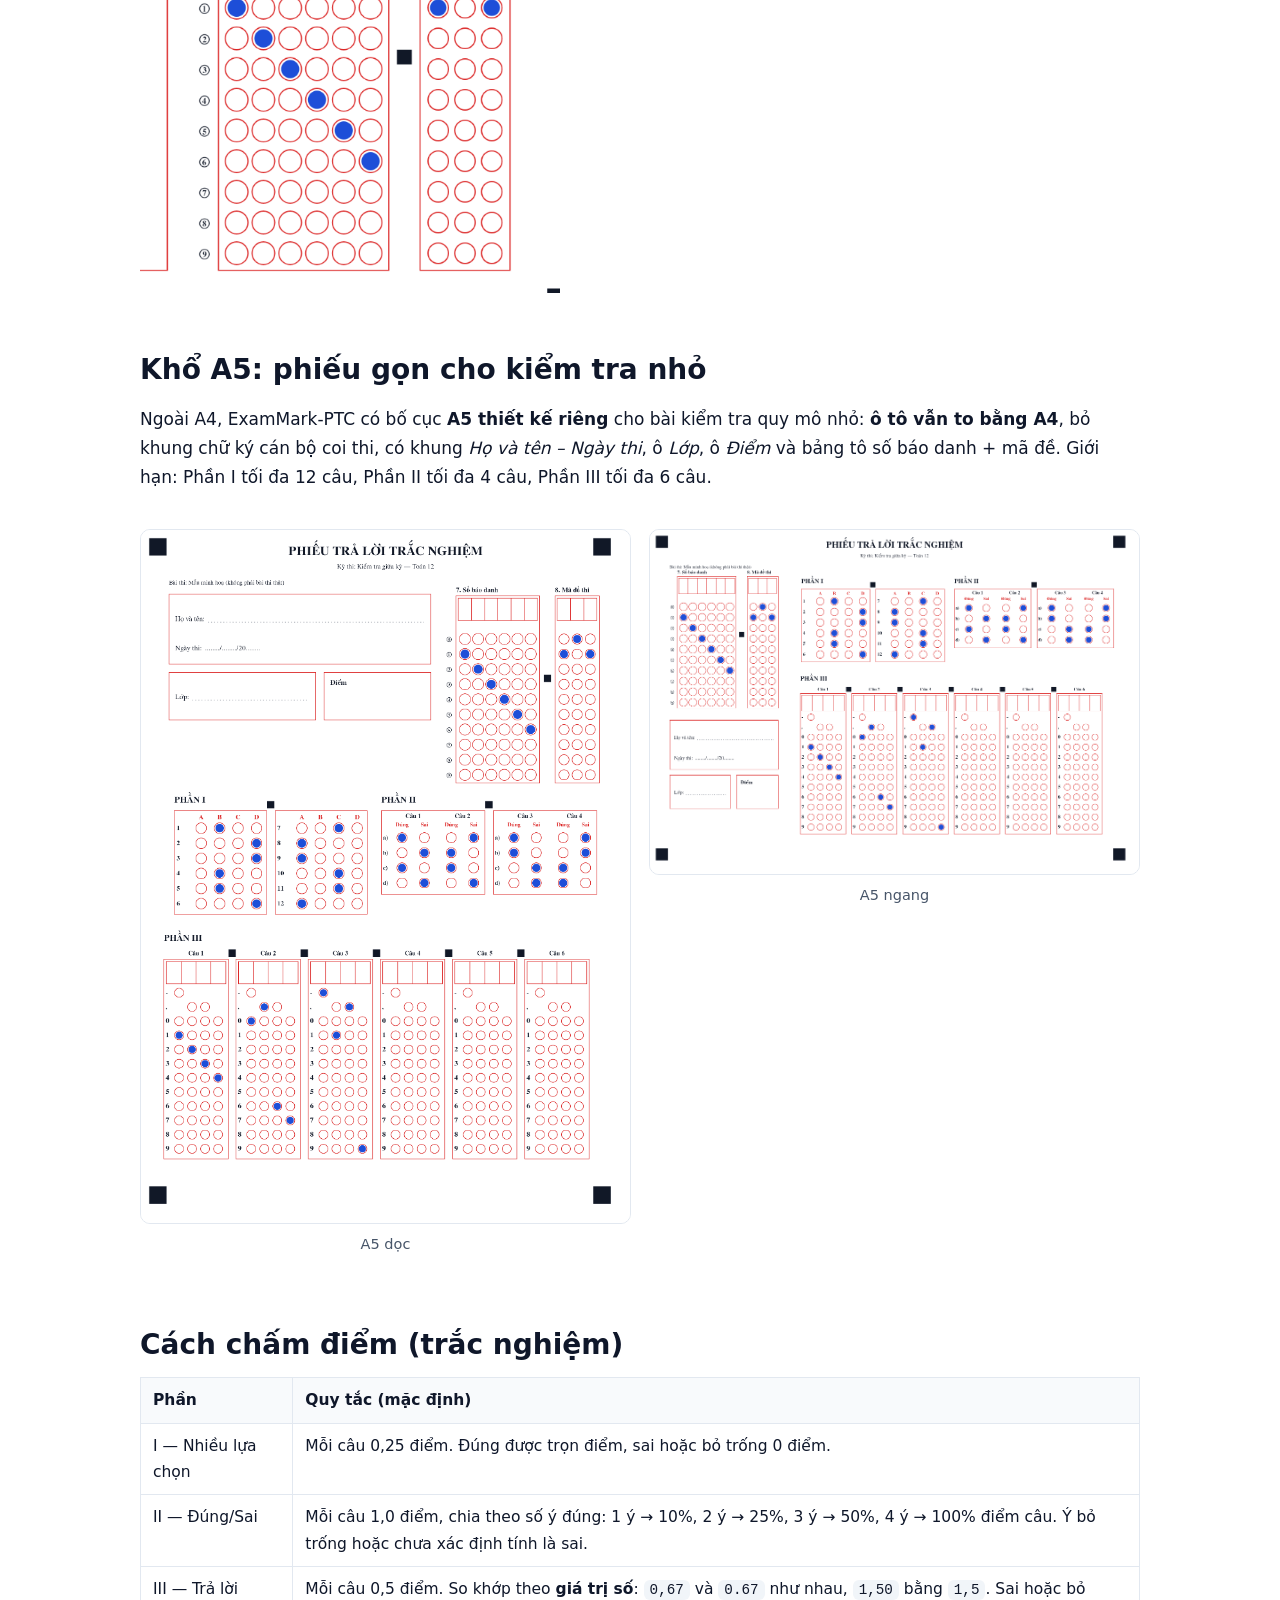
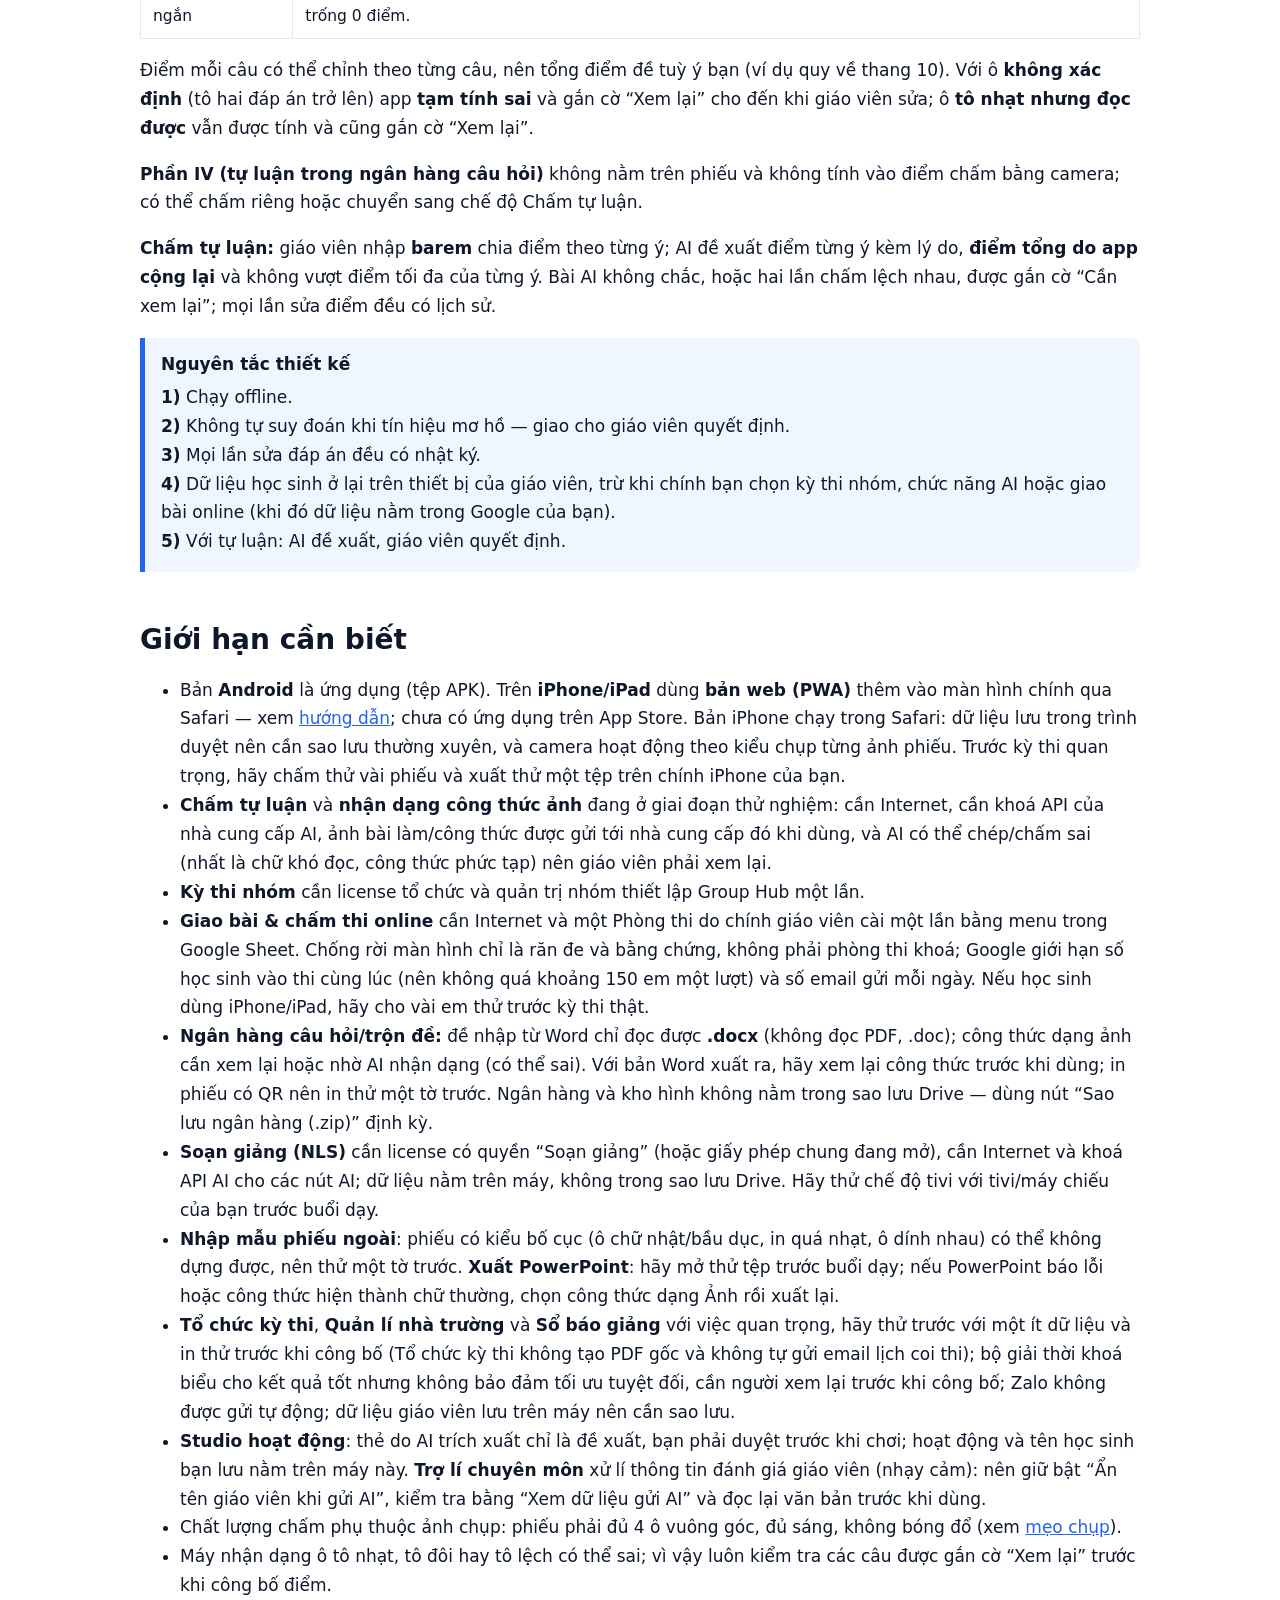
==== commit 89bb42ea: "Add files via upload" ====
--- a/gioi-thieu.html
+++ b/gioi-thieu.html
@@ -18,17 +18,22 @@
 <main><div class="wrap">
 
 <h1 style="margin-top:0">Giới thiệu ExamMark-PTC</h1>
-<p class="lead">ExamMark-PTC là <b>bộ công cụ dành cho giáo viên</b> chạy ngay trên điện thoại (Android APK; iPhone/iPad dùng bản web PWA). <b>Không chỉ là phần mềm chấm thi trắc nghiệm</b>: ExamMark-PTC còn <b>chấm thi tự luận bằng AI</b>, <b>quản lí ngân hàng câu hỏi một cách khoa học và gọn nhẹ</b>, cho phép <b>giao bài và tổ chức thi online</b>, và đặc biệt có <b>vô vàn công cụ</b> phục vụ <b>soạn giáo án, soạn tài liệu dạy học và giảng dạy trình chiếu trực quan trên tivi</b> — chia sẻ trực tiếp từ màn hình điện thoại. Phần chấm trắc nghiệm bằng camera làm việc offline: ảnh phiếu được nhận dạng và chấm ngay trên máy, không cần máy chủ riêng hay máy quét chuyên dụng.</p>
+<p class="lead">ExamMark-PTC là <b>bộ công cụ đa năng dành cho giáo viên</b>, chạy ngay trên điện thoại (Android APK; iPhone/iPad dùng bản web PWA) và phục vụ <b>cả vòng việc trong năm học</b>: <b>soạn</b> giáo án và tài liệu dạy học, <b>dạy</b> bằng slide và hình vẽ trực quan chiếu lên tivi, <b>ra đề</b> từ ngân hàng câu hỏi khoa học và gọn nhẹ, <b>chấm</b> trắc nghiệm bằng camera, chấm tự luận bằng AI hoặc cho học sinh <b>thi online</b>, và <b>quản lí</b> kỳ thi, thời khoá biểu, công việc của tổ chuyên môn. <b>Chấm trắc nghiệm chỉ là một phần</b> — và phần này làm việc offline: ảnh phiếu được nhận dạng và chấm ngay trên máy, không cần máy chủ riêng hay máy quét chuyên dụng.</p>
+<figure class="fig"><img src="assets/img/da-nang.svg" alt="ExamMark-PTC phục vụ cả vòng việc của giáo viên: soạn giảng, dạy trên lớp, ra đề, chấm và thi, quản lí nhà trường" width="1000" height="330"><figcaption>Một ứng dụng — cả vòng việc của giáo viên</figcaption></figure>
 
-<h2 id="sau-viec-lon" style="margin-top:22px">Sáu việc lớn trong một ứng dụng</h2>
+<h2 id="sau-viec-lon" style="margin-top:22px">Bảy việc lớn trong một ứng dụng</h2>
 <div class="pillars">
 <div class="pillar"><div class="ic">📷</div><h3>Chấm trắc nghiệm bằng camera</h3><p>Phiếu 3 phần (nhiều lựa chọn, Đúng/Sai, trả lời ngắn), chấm ngay trên máy, <b>offline</b>; câu tô mơ hồ được gắn cờ để giáo viên quyết định. Hỗ trợ nhiều mã đề, mã QR cho từng thí sinh.</p></div>
 <div class="pillar"><div class="ic">🤖</div><h3>Chấm tự luận bằng AI <span class="pill">Thử nghiệm</span></h3><p>AI chép bài viết tay, chấm theo barem từng ý; giáo viên xem ảnh, sửa điểm và duyệt. Hỗ trợ nhiều nhà cung cấp AI và nhiều khoá API.</p></div>
 <div class="pillar"><div class="ic">📖</div><h3>Ngân hàng câu hỏi khoa học, gọn nhẹ</h3><p>Nạp từ Excel hoặc <b>đề Word</b> (có công thức, hình), phân loại chủ đề – dạng – mức độ, mã câu thống nhất, nhặt theo <b>ma trận</b>, trộn thành nhiều mã đề, xuất Word/PDF, sao lưu cả ngân hàng.</p></div>
 <div class="pillar"><div class="ic">🌐</div><h3>Giao bài &amp; tổ chức thi online <span class="pill">Mới</span></h3><p>Học sinh làm bài trên trình duyệt (không cần tài khoản), chấm tự động, theo dõi trực tiếp, nhận xét và gửi kết quả qua email; dữ liệu nằm trong Google của chính giáo viên.</p></div>
-<div class="pillar"><div class="ic">📘</div><h3>Soạn giáo án &amp; tài liệu dạy học <span class="pill">Mới</span></h3><p><b>Vô vàn công cụ</b>: giáo án tích hợp năng lực số, kế hoạch dạy học, phiếu học tập, bài giảng, sơ đồ tư duy, đề biến thể, ma trận đề; vẽ đồ thị, tập hợp, hình không gian; công cụ Lý – Hóa – Sinh.</p></div>
+<div class="pillar"><div class="ic">📘</div><h3>Soạn giáo án &amp; tài liệu dạy học <span class="pill">Mới</span></h3><p><b>Vô vàn công cụ</b>: giáo án tích hợp năng lực số, kế hoạch dạy học, phiếu học tập, bài giảng, sơ đồ tư duy, đề biến thể, ma trận đề; vẽ đồ thị, tập hợp, hình không gian; công cụ Lý – Hóa – Sinh; và <b>Studio hoạt động</b> — biến câu hỏi, từ vựng thành 25 trò chơi, công cụ cho cả lớp.</p></div>
 <div class="pillar"><div class="ic">📺</div><h3>Trình chiếu trực quan trên tivi <span class="pill">Mới</span></h3><p><b>Chia sẻ trực tiếp màn hình điện thoại</b> lên tivi/máy chiếu: có <b>chế độ tivi</b> gọn nút, phóng to một khung, toàn màn hình khi vẽ hình, chỉnh cỡ chữ và giao diện sáng/tối để cả lớp nhìn rõ.</p></div>
+<div class="pillar"><div class="ic">🏫</div><h3>Quản lí &amp; tổ chức nhà trường <span class="pill">Mới</span></h3><p><b>Tổ chức kỳ thi</b> (phân phòng, giám thị, in giấy dán cửa), <b>xếp thời khoá biểu</b>, <b>dạy thay</b>, <b>sổ báo giảng</b>, giao việc và chấm điểm tích cực cho tổ viên, <b>trợ lí chuyên môn</b> (soạn nội dung họp tổ, sơ kết, biên bản) và <b>đồng bộ Google Drive</b> giữa các thiết bị.</p></div>
 </div>
+
+<h3 id="trinh-chieu-bai-giang">🎞️ Trình chiếu &amp; xuất PowerPoint bài giảng <span class="pill">Mới</span></h3>
+<p>Từ <b>câu hỏi</b> (ngân hàng, mã đề, câu AI soạn) hoặc <b>bài giảng lý thuyết</b> (Word, Markdown, PowerPoint, ZIP) app dựng slide để <b>chiếu ngay</b> hoặc <b>xuất .pptx</b> với công thức Equation sửa được. Slide câu hỏi không lộ đáp án; chế độ <b>có tương tác</b> cho học sinh bấm chọn A–D, Đúng/Sai, trả lời ngắn và báo đúng/sai tức thì. Có mẫu bài giảng và prompt để nhờ AI khác chuyển bài giảng đúng form. <a href="huong-dan.html#trinh-chieu">Xem mục 20</a>.</p>
 
 <h3 id="tivi">📺 Trình chiếu trực quan trên tivi</h3>
 <p>Điện thoại của bạn là “bảng” và “máy tính” cùng lúc: dùng tính năng <b>chia sẻ/cast màn hình</b> của điện thoại hoặc tivi (Chromecast, Miracast, AirPlay…) để chiếu lên tivi hay máy chiếu, ExamMark-PTC lo phần hiển thị cho cả lớp nhìn rõ:</p>
@@ -38,7 +43,7 @@
 <li><b>Giao diện sáng/tối</b> (nhiều kiểu), chỉnh cỡ chữ và bề rộng nội dung để dạy phòng sáng hay tối đều dễ đọc.</li>
 <li>Tự vẽ ngay tại lớp: <b>đồ thị hàm số, tập hợp &amp; trục số, hình không gian, véctơ</b>, công cụ Lý – Hóa – Sinh; xoay hình khối bằng cảm ứng.</li>
 </ul>
-<div class="callout"><b class="t">Lưu ý</b><p>Việc chia sẻ màn hình do điện thoại/tivi của bạn thực hiện; ExamMark-PTC tối ưu hiển thị. Chế độ tivi <b>chưa được thử trên tivi thật</b>, hãy thử trước buổi dạy. Xem <a href="huong-dan.html#hien-thi">hướng dẫn mục 18</a>.</p></div>
+<div class="callout"><b class="t">Lưu ý</b><p>Việc chia sẻ màn hình do điện thoại/tivi của bạn thực hiện; ExamMark-PTC tối ưu hiển thị. Hãy <b>thử chiếu trước buổi dạy</b> với tivi/máy chiếu của bạn. Xem <a href="huong-dan.html#hien-thi">hướng dẫn mục 19</a>.</p></div>
 
 
 <figure class="fig"><img src="assets/img/flow.svg" alt="Quy trình 5 bước: tạo mẫu phiếu, tạo kỳ thi, in phiếu, chấm bằng camera, xem lại và xuất kết quả" width="1000" height="190"><figcaption>Quy trình làm việc của một kỳ thi</figcaption></figure>
@@ -55,7 +60,8 @@
 <h2>Dành cho ai?</h2>
 <table class="tbl">
 <tr><th>Vai trò</th><th>Làm được gì</th></tr>
-<tr><td><b>Giáo viên</b></td><td>Tạo mẫu phiếu, tạo kỳ thi, nhập đáp án theo từng mã đề, xây dựng ngân hàng câu hỏi (nhập từ Excel hoặc đề Word) và trộn đề, xuất bản in/Word, quản lý danh sách thí sinh, in phiếu, chấm bài bằng camera, xem lại bài mơ hồ, xem thống kê, xuất kết quả Excel/CSV, sao lưu lên Google Drive của chính mình; tải kỳ thi nhóm về chấm và gửi kết quả; chấm tự luận bằng AI (nếu gói license cho phép); giao bài cho học sinh làm online, theo dõi, chấm, nhận xét và gửi kết quả qua email bằng Phòng thi của chính mình; soạn giáo án, kế hoạch dạy học, ma trận đề và vẽ hình bằng Soạn giảng (nếu license cho phép).</td></tr>
+<tr><td><b>Giáo viên</b></td><td>Tạo mẫu phiếu, tạo kỳ thi, nhập đáp án theo từng mã đề, xây dựng ngân hàng câu hỏi (nhập từ Excel hoặc đề Word) và trộn đề, xuất bản in/Word, quản lý danh sách thí sinh, in phiếu, chấm bài bằng camera, xem lại bài mơ hồ, xem thống kê, xuất kết quả Excel/CSV, sao lưu lên Google Drive của chính mình; tải kỳ thi nhóm về chấm và gửi kết quả; chấm tự luận bằng AI (nếu gói license cho phép); giao bài cho học sinh làm online, theo dõi, chấm, nhận xét và gửi kết quả qua email bằng Phòng thi của chính mình; soạn giáo án, kế hoạch dạy học, ma trận đề, bài giảng, vẽ hình và lập sổ báo giảng bằng Soạn giảng (nếu license cho phép); gom ảnh bài thi thành PDF kèm điểm; chia sẻ mẫu phiếu cho đồng nghiệp.</td></tr>
+<tr><td><b>Giáo vụ, tổ trưởng, ban giám hiệu</b><br><small>(license có quyền Quản lí &amp; tổ chức)</small></td><td>Tổ chức kỳ thi: nhập phòng, thí sinh, giám thị từ Excel, sinh số báo danh, phân phòng và phân công giám thị tự động, công bố, điều chuyển khi có thay đổi, in giấy dán cửa/lịch coi thi (Word, Excel); xếp thời khoá biểu cả trường; xử lí giáo viên vắng và dạy thay; giao việc cho tổ viên, chấm điểm tích cực, quản lí danh sách giáo viên.</td></tr>
 <tr><td><b>Quản trị tổ chức / quản trị nhóm</b><br><small>(tổ bộ môn, nhà trường có license tổ chức)</small></td><td>Mọi việc của giáo viên, cộng với: thêm thành viên bằng email, khoá/mở thành viên, phân bổ hạn mức thiết bị và xem thiết bị đang dùng; thiết lập Group Hub, tạo nhóm con, <b>đẩy kỳ thi chung</b>, xem tiến độ, <b>duyệt/yêu cầu chấm lại</b>, chốt kỳ thi và lấy biên bản; gửi yêu cầu hỗ trợ.</td></tr>
 <tr><td><b>Nhà phát triển</b></td><td>Cấp và quản lý license, gỡ thiết bị khi cần, hỗ trợ kỹ thuật qua email; <b>không</b> truy cập được bài thi, danh sách học sinh hay dữ liệu kỳ thi nhóm của bạn (xem <a href="privacy.html">Quyền riêng tư</a>).</td></tr>
 </table>
@@ -74,15 +80,24 @@
 <div class="card"><div class="ic">🧑‍🏫</div><h3>Kỳ thi nhóm</h3><p>Tổ bộ môn cùng chấm một kỳ thi: giáo viên tải về chấm offline, quản trị duyệt, chốt và lập biên bản.</p></div>
 <div class="card"><div class="ic">🤖</div><h3>Chấm tự luận bằng AI <span class="pill">Thử nghiệm</span></h3><p>AI chép bài viết tay và chấm theo barem; giáo viên xem, sửa và duyệt; chia sẻ để đồng nghiệp rà soát.</p></div>
 <div class="card"><div class="ic">🌐</div><h3>Giao bài &amp; chấm thi online <span class="pill">Mới</span></h3><p>Học sinh làm bài trên trình duyệt (có công thức, hình, đồng hồ, chống rời màn hình); chấm tự động, nhận xét, gửi kết quả và nhập về kỳ thi trong app. Dữ liệu nằm trong Google của bạn.</p></div>
-<div class="card"><div class="ic">📘</div><h3>Soạn giảng (NLS giáo án) <span class="pill">Mới</span></h3><p>Tích hợp năng lực số vào giáo án .docx, tra PPCT, kế hoạch dạy học, <b>ma trận đề kiểm tra</b>, soạn đề, công cụ Toán/Lý/Hóa/Sinh, vẽ đồ thị và hình không gian.</p></div>
+<div class="card"><div class="ic">📘</div><h3>Soạn giảng <span class="pill">Mới</span></h3><p>Tích hợp năng lực số vào giáo án .docx, tra PPCT, kế hoạch dạy học, <b>ma trận đề kiểm tra</b>, soạn đề, công cụ Toán/Lý/Hóa/Sinh, vẽ đồ thị và hình không gian.</p></div>
+<div class="card"><div class="ic">🎮</div><h3>Studio hoạt động <span class="pill">Mới</span></h3><p>Dán câu hỏi, thuật ngữ hoặc các bước giải rồi chọn một trong <b>25 hoạt động</b> cho cả lớp: ô chữ, vòng quay, ai nhanh hơn, nối cột, lật mảnh ghép, chia nhóm, đồng hồ… Chơi ngay, chiếu tivi, xuất HTML chơi offline, PowerPoint hoặc phiếu in. <a href="huong-dan.html#nls-studio">Xem hướng dẫn</a>.</p></div>
+<div class="card"><div class="ic">📝</div><h3>Trợ lí chuyên môn <span class="pill">Mới</span></h3><p>Soạn <b>nội dung họp tổ, văn bản sơ kết – tổng kết và biên bản họp</b> từ kế hoạch tuần, kết quả kiểm tra nội bộ, dự giờ…; có AI hoặc theo mẫu câu; xuất Word. <a href="huong-dan.html#ql-troli">Xem hướng dẫn</a>.</p></div>
+<div class="card"><div class="ic">📥</div><h3>Nhập mẫu từ phiếu ngoài <span class="pill">Mới</span></h3><p>Chấm được phiếu của app khác/kỳ thi khác: đưa một PDF hoặc ảnh phiếu, app tự dò ô tròn và dựng mẫu. Phiếu nhiều câu hơn đề vẫn chấm đúng, tô bừa ngoài đề bị gắn cờ 🚩.</p></div>
+<div class="card"><div class="ic">🎞️</div><h3>Trình chiếu &amp; PowerPoint <span class="pill">Mới</span></h3><p>Chiếu hoặc xuất .pptx từ ngân hàng, mã đề, tệp Word/Excel/PowerPoint có sẵn; có chế độ cho học sinh bấm đáp án ngay trên slide.</p></div>
+<div class="card"><div class="ic">📐</div><h3>Công cụ Toán mở rộng <span class="pill">Mới</span></h3><p>Véctơ Oxy/Oxyz, nguyên hàm – tích phân (khối tròn xoay 3D), đếm &amp; tổ hợp, xác suất, biến ngẫu nhiên, số đặc trưng của mẫu số liệu Toán 10–12, lượng giác Toán 11, phương trình và hệ phương trình giải từng bước, dãy số – cấp số cộng/nhân – giới hạn Toán 11.</p></div>
+<div class="card"><div class="ic">🏫</div><h3>Tổ chức kỳ thi <span class="pill">Mới</span></h3><p>Phân phòng thi, xếp chỗ ngồi, sinh số báo danh, phân công giám thị theo ràng buộc; điều chuyển sau công bố có nhật ký và hoàn tác; in giấy dán cửa, lịch coi thi; đẩy danh sách xuống kỳ thi chấm. <a href="huong-dan.html#ql-to-chuc-ky-thi">Xem mục 18.2</a>.</p></div>
+<div class="card"><div class="ic">🗓</div><h3>Thời khoá biểu &amp; dạy thay <span class="pill">Mới</span></h3><p>Xếp thời khoá biểu nhiều lớp/giáo viên bằng bộ giải chạy trên máy (ràng buộc chi tiết, nhiều điểm trường, xuất Excel/Word/PDF theo mẫu in); ghi nhận giáo viên vắng và gợi ý dạy thay, đổi tiết, dạy bù; soạn thông báo Zalo/Gmail. <a href="huong-dan.html#ql-tkb">Xem mục 18.3</a>.</p></div>
+<div class="card"><div class="ic">📒</div><h3>Sổ báo giảng &amp; nhắc việc <span class="pill">Mới</span></h3><p><b>Sổ báo giảng</b> (Soạn giảng, tab ⑦): nạp thời khoá biểu → tự điền lớp, tiết PPCT, tên bài, trễ/vượt; có TKB tạm thời, lịch kiểm tra định kì theo khối, coi thi/chấm bài, tuần nghỉ; xuất Word/PDF/CSV. <b>Nhắc việc &amp; điểm tích cực</b>: giao việc cho tổ viên, danh sách giáo viên nhập/xuất Excel. <a href="huong-dan.html#nls-bg-so">Sổ báo giảng</a> · <a href="huong-dan.html#ql-nhac-viec">Nhắc việc</a>.</p></div>
+<div class="card"><div class="ic">🖨️</div><h3>In điểm lên ảnh &amp; chia sẻ mẫu phiếu <span class="pill">Mới</span></h3><p>Gom ảnh phiếu đã chấm thành một PDF, điểm tổng và điểm từng phần được in chồng lên từng ảnh (ảnh gốc không bị sửa); xuất mẫu phiếu thành một tệp để đồng nghiệp nhập vào máy khác. <a href="huong-dan.html#gom-pdf">Xem mục 11</a> · <a href="huong-dan.html#chia-se-mau">mục 3</a>.</p></div>
 <div class="card"><div class="ic">🌙</div><h3>Giao diện &amp; hiển thị <span class="pill">Mới</span></h3><p>Giao diện Sáng/Tối/Đen/Giấy ấm, chỉnh cỡ chữ, phóng to khung, bố cục gọn khi chiếu màn hình điện thoại lên tivi.</p></div>
 <div class="card"><div class="ic">☁️</div><h3>Sao lưu Google Drive</h3><p>Tuỳ chọn, bạn tự bật. Tệp sao lưu nằm trong Drive của bạn, chỉ truy cập các tệp do ExamMark-PTC tạo.</p></div>
 <div class="card"><div class="ic">🏫</div><h3>Tổ chức nhiều giáo viên</h3><p>License tổ chức: thêm thành viên theo email, hạn mức thiết bị cho từng người, nhóm con theo môn.</p></div>
 </div>
-<p><small>Một số chức năng (ví dụ tạo mẫu phiếu tuỳ chỉnh, xuất PDF, sao lưu Drive, số kỳ thi/thí sinh/lượt quét tối đa) phụ thuộc <b>gói license</b>. Gói dùng thử miễn phí 14 ngày (mặc định) có hạn mức thấp hơn các gói trả phí. Kỳ thi nhóm cần license tổ chức; chấm tự luận cần gói có quyền tự luận; Soạn giảng cần license có quyền “Soạn giảng” (hoặc khi giấy phép chung đang mở). Việc nhập kết quả giao bài online vào kỳ thi trong app tính 1 lượt quét cho mỗi bài.</small></p>
+<p><small>Một số chức năng (ví dụ tạo mẫu phiếu tuỳ chỉnh, xuất PDF, sao lưu Drive, số kỳ thi/thí sinh/lượt quét tối đa) phụ thuộc <b>gói license</b>. Gói dùng thử miễn phí 14 ngày (mặc định) có hạn mức thấp hơn các gói trả phí. Kỳ thi nhóm cần license tổ chức; chấm tự luận cần gói có quyền tự luận; Soạn giảng cần license có quyền “Soạn giảng” và Quản lí &amp; tổ chức cần quyền “Quản lí &amp; tổ chức” (hoặc khi giấy phép chung tương ứng đang mở). Việc nhập kết quả giao bài online vào kỳ thi trong app tính 1 lượt quét cho mỗi bài.</small></p>
 
 <h2>Soạn đề từ ngân hàng, kỳ thi nhóm, chấm tự luận, giao bài online và Soạn giảng</h2>
-<p>Ngoài chu trình chấm trắc nghiệm, ExamMark-PTC có năm nhóm chức năng mở rộng. Mỗi nhóm có hướng dẫn từng bước trong <a href="huong-dan.html">Hướng dẫn sử dụng</a>.</p>
+<p>Ngoài chu trình chấm trắc nghiệm, ExamMark-PTC có các nhóm chức năng mở rộng. Mỗi nhóm có hướng dẫn từng bước trong <a href="huong-dan.html">Hướng dẫn sử dụng</a>.</p>
 
 <h3>Ngân hàng câu hỏi và trộn đề</h3>
 <p>Lưu câu hỏi (kèm công thức LaTeX và hình) trong máy, phân loại theo <b>môn · khối · chủ đề · dạng toán · mức độ</b> và tự cấp <b>mã câu</b> 7 đoạn (có sẵn danh mục Toán 10–12 theo Bảng phân bố kiến thức: 99 chủ đề, 698 dạng). Có đủ 4 loại câu: <b>Phần I–III</b> chấm trên phiếu và <b>Phần IV tự luận</b> (chấm riêng, in cùng đề). Nạp hàng loạt từ Excel/CSV hoặc <b>đọc thẳng đề Word (.docx)</b> kèm công thức và hình; công thức dạng ảnh có thể nhờ AI chuyển sang LaTeX (bằng khoá API của bạn). Nhặt câu theo <b>ma trận đề</b> — kể cả nạp ma trận từ Word và xuất ma trận ra Word — rồi <b>trộn</b> thành nhiều mã đề: đảo thứ tự câu, đảo phương án, giữ nguyên nhóm câu có chung đoạn dẫn, và ghi lại đáp án đúng mới để chấm ngay. Xuất đề ra <b>Excel</b>, <b>gói LaTeX</b>, <b>bản in dàn trang như đề thi thực tế (lưu PDF)</b> hoặc <b>Word (.docx)</b> để chỉnh sửa.</p>
@@ -100,10 +115,12 @@
 <p>Lấy câu từ <b>ngân hàng câu hỏi</b> hoặc từ một <b>mã đề đã thiết lập</b>, giao cho học sinh làm <b>trên trình duyệt</b> (hiển thị công thức Toán và hình vẽ). Giáo viên đặt thời gian, giờ mở/đóng, cách vào (mã học sinh + PIN hoặc họ tên + lớp), trộn câu/phương án/ý, chống rời màn hình và chính sách báo điểm; hệ thống <b>chấm tự động</b>, thống kê theo lớp, chủ đề, từng câu, viết <b>nhận xét theo luật</b> (không dùng AI), gửi kết quả qua email và cho phép <b>nhập kết quả về kỳ thi trong app</b>. Phòng thi chạy trên Google Apps Script/Sheet/Drive <b>của chính giáo viên</b> nên bài làm không đi qua máy chủ của ExamMark-PTC; học sinh không cần tài khoản Google.</p>
 <figure class="fig"><img src="assets/img/giao-bai-online-flow.svg" alt="Quy trình giao bài và chấm thi online" width="1000" height="210" loading="lazy"><figcaption>Quy trình giao bài và chấm thi online · <a href="huong-dan.html#giao-bai-online">Xem mục 16</a></figcaption></figure>
 
-<h3>Soạn giảng (NLS giáo án) <span class="pill">Mới</span></h3>
-<p>Một chế độ riêng trong app dành cho việc soạn giảng. Kéo thả giáo án <code>.docx</code>, app đoán trường–lớp–bài, tra phân phối chương trình rồi nhờ AI <b>đề xuất tích hợp Năng lực số</b>; giáo viên duyệt từng thay đổi và tải lại <code>.docx</code>. Có thêm phiếu chuẩn bị bài, lịch dạy theo tuần, tiến độ, <b>ma trận đề kiểm tra</b> (tự chia số câu theo số tiết và mức độ) và soạn đề từ ma trận, công cụ theo môn (Vật lí, Hóa học, Sinh học) và công cụ Toán: vẽ đồ thị/hàm số, tập hợp &amp; trục số, <b>hình không gian</b> (thiết diện, giao tuyến, mặt cầu…). Có <b>ngân hàng câu hỏi riêng</b> (sinh câu hỏi theo mức độ bằng AI, quản lý, sửa, nhập/xuất, <b>xuất đề + đáp án ra Word hoặc CSV</b> nhập thẳng vào ngân hàng ExamMark-PTC), soạn bài giảng PowerPoint/Word, phiếu học tập, sơ đồ tư duy, đề biến thể số liệu. Mở khi license có quyền “Soạn giảng”. Dữ liệu lưu trên máy; nút AI chỉ chạy khi bạn bấm, bằng khoá API của bạn. <a href="huong-dan.html#nls">Xem mục 17 (hướng dẫn chi tiết từng công cụ)</a>.</p>
+<h3>Soạn giảng <span class="pill">Mới</span></h3>
+<p>Một chế độ riêng trong app dành cho việc soạn giảng. Kéo thả giáo án <code>.docx</code>, app đoán trường–lớp–bài, tra phân phối chương trình rồi nhờ AI <b>đề xuất tích hợp Năng lực số</b>; giáo viên duyệt từng thay đổi và tải lại <code>.docx</code>. Có thêm phiếu chuẩn bị bài, lịch dạy theo tuần, tiến độ, <b>ma trận đề kiểm tra</b> (tự chia số câu theo số tiết và mức độ) và soạn đề từ ma trận, công cụ theo môn (Vật lí, Hóa học, Sinh học) và công cụ Toán: vẽ đồ thị/hàm số, tập hợp &amp; trục số, <b>hình không gian</b> (thiết diện, giao tuyến, mặt cầu, tính toán với véctơ toạ độ…), dãy số – giới hạn – hàm số liên tục. Có <b>ngân hàng câu hỏi riêng</b> (sinh câu hỏi theo mức độ bằng AI, quản lý, sửa, nhập/xuất, <b>xuất đề + đáp án ra Word hoặc CSV</b> nhập thẳng vào ngân hàng ExamMark-PTC), soạn bài giảng PowerPoint/Word, phiếu học tập, sơ đồ tư duy, đề biến thể số liệu, và <b>🎮 Studio hoạt động</b> (25 trò chơi, công cụ cho cả lớp từ câu hỏi, từ vựng, các bước giải; chơi, chiếu, xuất HTML offline/PowerPoint/phiếu in, xem <a href="huong-dan.html#nls-studio">mục 17.16</a>). Mở khi license có quyền “Soạn giảng”. Dữ liệu lưu trên máy; nút AI chỉ chạy khi bạn bấm, bằng khoá API của bạn. <a href="huong-dan.html#nls">Xem mục 17 (hướng dẫn chi tiết từng công cụ)</a>.</p>
+<h3 id="quan-li-to-chuc">Quản lí &amp; tổ chức <span class="pill">Mới</span></h3>
+<p>Một chế độ riêng cho <b>việc của nhà trường</b>, với bảy tab: <b>Tổ chức kỳ thi</b> (mười bước từ thiết lập đợt thi, nhập phòng/thí sinh/giám thị, phân phòng và phân công tự động có kiểm tra ràng buộc, đến công bố, điều chuyển và in hồ sơ; chạy hoàn toàn offline), <b>Xếp thời khoá biểu</b>, <b>Đổi giờ &amp; dạy thay</b> <b>Nhắc việc &amp; điểm tích cực</b> (có thống kê), <b>Nhóm &amp; thông báo</b>, <b>Trợ lí chuyên môn</b> (soạn nội dung họp tổ, văn bản sơ kết – tổng kết, biên bản họp từ dữ kiện bạn nhập; có AI hoặc theo mẫu câu; xuất Word; đồng bộ Drive riêng; xem <a href="huong-dan.html#ql-troli">mục 18.7</a>) và <b>Đồng bộ Drive</b> (sao lưu, đồng bộ dữ liệu giữa các thiết bị cùng tài khoản Google; gặp xung đột thì hỏi, không tự ghi đè). Mở khi license có quyền “Quản lí &amp; tổ chức”. Dữ liệu lưu trên máy. <a href="huong-dan.html#quan-li-to-chuc">Xem mục 18</a>.</p>
 <h3>Giao diện &amp; hiển thị <span class="pill">Mới</span></h3>
-<p>Chọn giao diện <b>Tự động / Sáng / Tối / Đen (OLED) / Giấy ấm</b>; nút ⋮ chỉnh cỡ chữ, bề rộng, phóng to một khung, thu nhỏ camera; bố cục tự gọn lại khi chia sẻ màn hình điện thoại ngang lên tivi. <a href="huong-dan.html#hien-thi">Xem mục 18</a>.</p>
+<p>Chọn giao diện <b>Tự động / Sáng / Tối / Đen (OLED) / Giấy ấm</b>; nút ⋮ chỉnh cỡ chữ, bề rộng, phóng to một khung, thu nhỏ camera; bố cục tự gọn lại khi chia sẻ màn hình điện thoại ngang lên tivi. <a href="huong-dan.html#hien-thi">Xem mục 19</a>.</p>
 
 <h2>Cấu trúc phiếu trả lời</h2>
 <p>Phiếu có ba phần theo cấu trúc đề trắc nghiệm hiện hành, cùng bảng tô <b>số báo danh</b> và <b>mã đề</b>:</p>
@@ -145,12 +162,15 @@
 
 <h2>Giới hạn cần biết</h2>
 <ul>
-<li>Bản <b>Android</b> là ứng dụng (tệp APK). Trên <b>iPhone/iPad</b> dùng <b>bản web (PWA)</b> thêm vào màn hình chính qua Safari — xem <a href="index.html#iphone">hướng dẫn</a>; chưa có ứng dụng trên App Store. Bản iPhone <b>chưa được kiểm thử trên iPhone thật</b> (cài vào màn hình chính, offline, chụp phiếu bằng camera, đăng nhập Google, chia sẻ tệp), dữ liệu lưu trong trình duyệt nên cần sao lưu thường xuyên, và camera hoạt động theo kiểu chụp từng ảnh phiếu.</li>
+<li>Bản <b>Android</b> là ứng dụng (tệp APK). Trên <b>iPhone/iPad</b> dùng <b>bản web (PWA)</b> thêm vào màn hình chính qua Safari — xem <a href="index.html#iphone">hướng dẫn</a>; chưa có ứng dụng trên App Store. Bản iPhone chạy trong Safari: dữ liệu lưu trong trình duyệt nên cần sao lưu thường xuyên, và camera hoạt động theo kiểu chụp từng ảnh phiếu. Trước kỳ thi quan trọng, hãy chấm thử vài phiếu và xuất thử một tệp trên chính iPhone của bạn.</li>
 <li><b>Chấm tự luận</b> và <b>nhận dạng công thức ảnh</b> đang ở giai đoạn thử nghiệm: cần Internet, cần khoá API của nhà cung cấp AI, ảnh bài làm/công thức được gửi tới nhà cung cấp đó khi dùng, và AI có thể chép/chấm sai (nhất là chữ khó đọc, công thức phức tạp) nên giáo viên phải xem lại.</li>
 <li><b>Kỳ thi nhóm</b> cần license tổ chức và quản trị nhóm thiết lập Group Hub một lần.</li>
-<li><b>Giao bài &amp; chấm thi online</b> cần Internet và một Phòng thi do chính giáo viên cài một lần bằng menu trong Google Sheet. Chống rời màn hình chỉ là răn đe và bằng chứng, không phải phòng thi khoá; Google giới hạn số học sinh vào thi cùng lúc (nên không quá khoảng 150 em một lượt) và số email gửi mỗi ngày. Chức năng còn mới, chưa kiểm chứng trên thiết bị Apple thật — hãy thử với vài máy trước kỳ thi thật.</li>
-<li><b>Ngân hàng câu hỏi/trộn đề:</b> đề nhập từ Word chỉ đọc được <b>.docx</b> (không đọc PDF, .doc); công thức dạng ảnh cần xem lại hoặc nhờ AI nhận dạng (có thể sai). Bản Word xuất ra chưa được xem trong Word thật cho mọi loại công thức; in phiếu có QR nên in thử một tờ trước. Ngân hàng và kho hình không nằm trong sao lưu Drive — dùng nút “Sao lưu ngân hàng (.zip)” định kỳ.</li>
-<li><b>Soạn giảng (NLS)</b> cần license có quyền “Soạn giảng” (hoặc giấy phép chung đang mở), cần Internet và khoá API AI cho các nút AI; dữ liệu nằm trên máy, không trong sao lưu Drive. Chức năng mới, chưa nghiệm thu đầy đủ trên thiết bị Android/iOS thật; chế độ tivi cũng chưa thử trên tivi thật.</li>
+<li><b>Giao bài &amp; chấm thi online</b> cần Internet và một Phòng thi do chính giáo viên cài một lần bằng menu trong Google Sheet. Chống rời màn hình chỉ là răn đe và bằng chứng, không phải phòng thi khoá; Google giới hạn số học sinh vào thi cùng lúc (nên không quá khoảng 150 em một lượt) và số email gửi mỗi ngày. Nếu học sinh dùng iPhone/iPad, hãy cho vài em thử trước kỳ thi thật.</li>
+<li><b>Ngân hàng câu hỏi/trộn đề:</b> đề nhập từ Word chỉ đọc được <b>.docx</b> (không đọc PDF, .doc); công thức dạng ảnh cần xem lại hoặc nhờ AI nhận dạng (có thể sai). Với bản Word xuất ra, hãy xem lại công thức trước khi dùng; in phiếu có QR nên in thử một tờ trước. Ngân hàng và kho hình không nằm trong sao lưu Drive — dùng nút “Sao lưu ngân hàng (.zip)” định kỳ.</li>
+<li><b>Soạn giảng (NLS)</b> cần license có quyền “Soạn giảng” (hoặc giấy phép chung đang mở), cần Internet và khoá API AI cho các nút AI; dữ liệu nằm trên máy, không trong sao lưu Drive. Hãy thử chế độ tivi với tivi/máy chiếu của bạn trước buổi dạy.</li>
+<li><b>Nhập mẫu phiếu ngoài</b>: phiếu có kiểu bố cục (ô chữ nhật/bầu dục, in quá nhạt, ô dính nhau) có thể không dựng được, nên thử một tờ trước. <b>Xuất PowerPoint</b>: hãy mở thử tệp trước buổi dạy; nếu PowerPoint báo lỗi hoặc công thức hiện thành chữ thường, chọn công thức dạng Ảnh rồi xuất lại.</li>
+<li><b>Tổ chức kỳ thi</b>, <b>Quản lí nhà trường</b> và <b>Sổ báo giảng</b> với việc quan trọng, hãy thử trước với một ít dữ liệu và in thử trước khi công bố (Tổ chức kỳ thi không tạo PDF gốc và không tự gửi email lịch coi thi); bộ giải thời khoá biểu cho kết quả tốt nhưng không bảo đảm tối ưu tuyệt đối, cần người xem lại trước khi công bố; Zalo không được gửi tự động; dữ liệu giáo viên lưu trên máy nên cần sao lưu.</li>
+<li><b>Studio hoạt động</b>: thẻ do AI trích xuất chỉ là đề xuất, bạn phải duyệt trước khi chơi; hoạt động và tên học sinh bạn lưu nằm trên máy này. <b>Trợ lí chuyên môn</b> xử lí thông tin đánh giá giáo viên (nhạy cảm): nên giữ bật “Ẩn tên giáo viên khi gửi AI”, kiểm tra bằng “Xem dữ liệu gửi AI” và đọc lại văn bản trước khi dùng.</li>
 <li>Chất lượng chấm phụ thuộc ảnh chụp: phiếu phải đủ 4 ô vuông góc, đủ sáng, không bóng đổ (xem <a href="huong-dan.html#meo-chup">mẹo chụp</a>).</li>
 <li>Máy nhận dạng ô tô nhạt, tô đôi hay tô lệch có thể sai; vì vậy luôn kiểm tra các câu được gắn cờ “Xem lại” trước khi công bố điểm.</li>
 <li>Cần Internet khi kích hoạt và khi app làm mới license; nếu quá lâu không có mạng, app sẽ yêu cầu kết nối một lần mới tiếp tục quét/chấm.</li>
--- a/assets/style.css
+++ b/assets/style.css
@@ -1,4 +1,4 @@
-/* ExamMark — trang giới thiệu & hướng dẫn. Tĩnh, không cần JS (chỉ 1 dòng onerror cho ảnh chụp màn hình). */
+/* ExamMark — trang giới thiệu & hướng dẫn. Tĩnh; JS chỉ để nhận diện thiết bị (index.html) và nút lên đầu/mục lục (nav-tools.js). */
 :root{--bg:#fff;--ink:#0f172a;--muted:#475569;--line:#e2e8f0;--card:#f8fafc;--brand:#2563eb;--brand-d:#1e3a8a;--ok:#16a34a;--warn:#b45309;--warn-bg:#fffbeb;--bad:#dc2626;--note-bg:#eff6ff;--tip-bg:#f0fdf4;--code:#f1f5f9}
 @media (prefers-color-scheme:dark){:root{--bg:#0b1220;--ink:#e5e7eb;--muted:#94a3b8;--line:#1f2a44;--card:#111a2e;--brand:#60a5fa;--brand-d:#bfdbfe;--warn:#fbbf24;--warn-bg:#2a2108;--note-bg:#0f1b36;--tip-bg:#0d2418;--code:#16213a}img.sheet,.fig img{background:#fff}}
 *{box-sizing:border-box}html{scroll-behavior:smooth;scroll-padding-top:76px}
@@ -40,7 +40,7 @@
 ol.steps>li::before{content:counter(s);position:absolute;left:0;top:2px;width:32px;height:32px;border-radius:50%;background:var(--brand);color:#fff;display:grid;place-items:center;font-weight:700;font-size:15.5px}
 figure{margin:20px 0}figure img,figure svg{display:block;margin:0 auto;border-radius:10px;border:1px solid var(--line)}figcaption{font-size:14.5px;color:var(--muted);text-align:center;margin-top:8px}
 .shot .ph-box{display:none}.shot.missing img{display:none}
-.shot.missing .ph-box{display:flex;flex-direction:column;gap:4px;align-items:center;justify-content:center;text-align:center;min-height:170px;border:2px dashed var(--line);border-radius:12px;background:var(--card);color:var(--muted);padding:16px;font-size:15px}
+.shot.missing .ph-box{display:flex;flex-direction:column;gap:4px;align-items:center;justify-content:center;text-align:center;min-height:90px;border:2px dashed var(--line);border-radius:12px;background:var(--card);color:var(--muted);padding:16px;font-size:15px}
 .shot.missing .ph-box b{color:var(--ink)}.shot.missing .ph-box code{font-size:13.5px}
 .two{display:grid;gap:18px;grid-template-columns:repeat(auto-fit,minmax(300px,1fr));align-items:start}
 .layout>article{min-width:0}.layout{display:grid;grid-template-columns:240px minmax(0,1fr);gap:34px;align-items:start}
@@ -92,3 +92,24 @@
 
 /* menu gọn hơn để vừa một hàng với tên ExamMark-PTC */
 @media (min-width:701px){header.top .wrap{gap:10px}nav.main{gap:0}nav.main a{padding:8px 9px;font-size:14.5px;white-space:nowrap}.brand{font-size:18px}}
+
+/* ---- Nút "Về đầu trang" + tab "tai thỏ" mở mục lục (assets/nav-tools.js) ---- */
+.to-top{position:fixed;right:16px;bottom:calc(16px + env(safe-area-inset-bottom,0px));z-index:30;width:46px;height:46px;border-radius:50%;border:1px solid var(--line);background:var(--brand);color:#fff;font-size:22px;font-weight:700;line-height:1;cursor:pointer;box-shadow:0 6px 18px rgba(0,0,0,.28);opacity:0;visibility:hidden;transform:translateY(10px);transition:opacity .2s,transform .2s,visibility .2s}
+.to-top.show{opacity:1;visibility:visible;transform:none}.to-top:hover{filter:brightness(1.1)}
+.ear{position:fixed;right:0;top:42%;z-index:31;display:flex;flex-direction:column;align-items:center;gap:6px;padding:12px 7px;border:1px solid var(--line);border-right:0;border-radius:14px 0 0 14px;background:var(--card);color:var(--ink);cursor:pointer;box-shadow:-3px 4px 14px rgba(0,0,0,.18);font:inherit;transition:background .15s}
+.ear:hover{background:var(--note-bg)}.ear-ic{font-size:19px;line-height:1;color:var(--brand)}
+.ear-tx{writing-mode:vertical-rl;font-size:13.5px;font-weight:700;letter-spacing:.04em}
+.ear-back{position:fixed;inset:0;z-index:40;background:rgba(15,23,42,.5)}.ear-back[hidden]{display:none}
+.ear-panel{position:fixed;top:0;right:0;bottom:0;z-index:41;width:min(340px,88vw);display:flex;flex-direction:column;background:var(--bg);color:var(--ink);border-left:1px solid var(--line);box-shadow:-8px 0 28px rgba(0,0,0,.3);transform:translateX(104%);visibility:hidden;transition:transform .25s,visibility .25s;padding-bottom:env(safe-area-inset-bottom,0px)}
+.ear-open .ear-panel{transform:none;visibility:visible}.ear-open .ear,.ear-open .to-top{visibility:hidden}
+.ear-head{display:flex;align-items:center;justify-content:space-between;padding:14px 16px;border-bottom:1px solid var(--line);font-size:17px}
+.ear-x{border:0;background:var(--card);color:var(--ink);width:36px;height:36px;border-radius:50%;font-size:16px;cursor:pointer}
+.ear-list{flex:1 1 auto;overflow-y:auto;padding:8px;font-size:15.5px}
+.ear-list a,.ear-pages a{display:block;padding:9px 12px;border-radius:8px;color:var(--ink);text-decoration:none;line-height:1.35}
+.ear-list a:hover,.ear-pages a:hover{background:var(--card)}.ear-list a.on{background:var(--note-bg);color:var(--brand);font-weight:700}
+.ear-sub{padding:10px 16px 4px;border-top:1px solid var(--line);font-size:12.5px;color:var(--muted);text-transform:uppercase;letter-spacing:.05em}
+.ear-pages{padding:0 8px 10px;font-size:15px}.ear-pages a[aria-current="page"]{color:var(--brand);font-weight:700}
+@media (max-width:700px){.ear{top:auto;bottom:calc(76px + env(safe-area-inset-bottom,0px));flex-direction:row;padding:9px 11px;gap:6px;border-radius:12px 0 0 12px}.ear-tx{writing-mode:horizontal-tb;font-size:14px}}
+@media (prefers-reduced-motion:reduce){.to-top,.ear-panel{transition:none}}
+@media print{.to-top,.ear,.ear-back,.ear-panel{display:none!important}}
+h5{font-size:16px;margin:18px 0 6px;line-height:1.3;color:var(--ink)}
